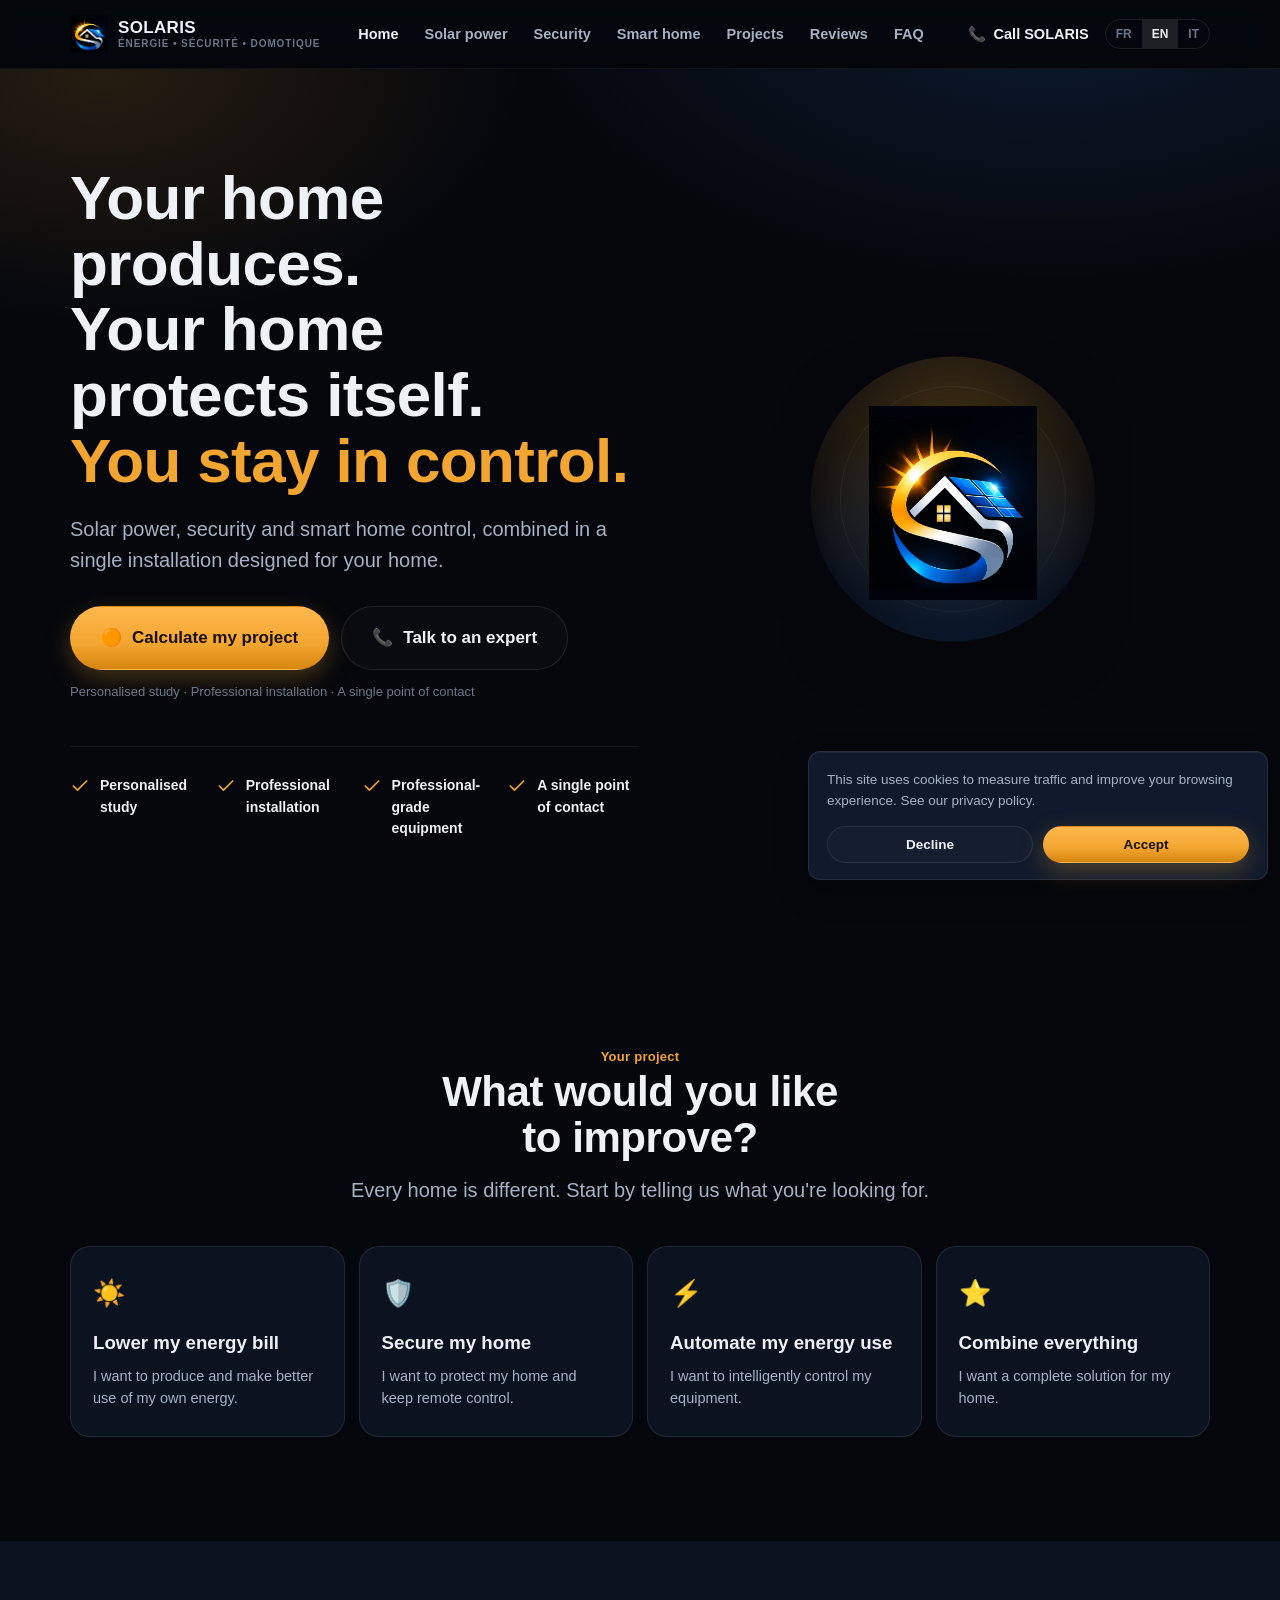
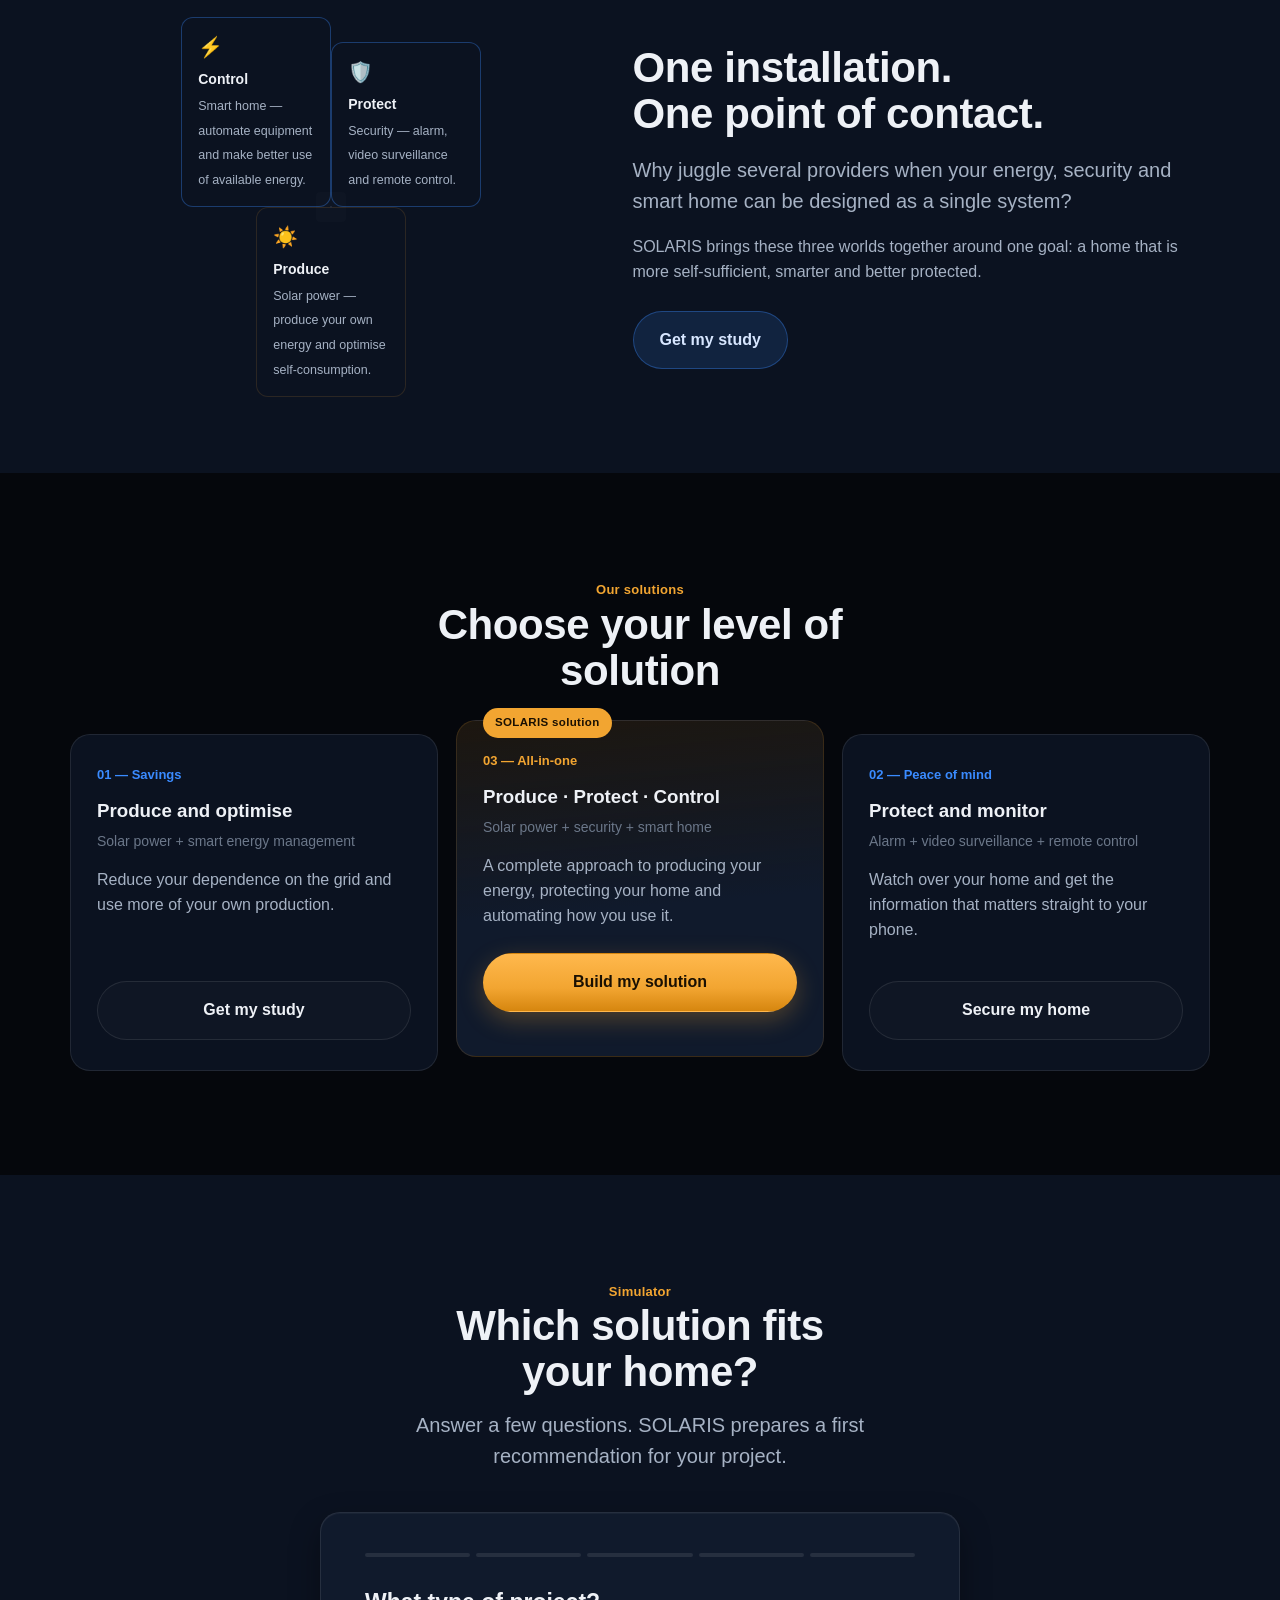
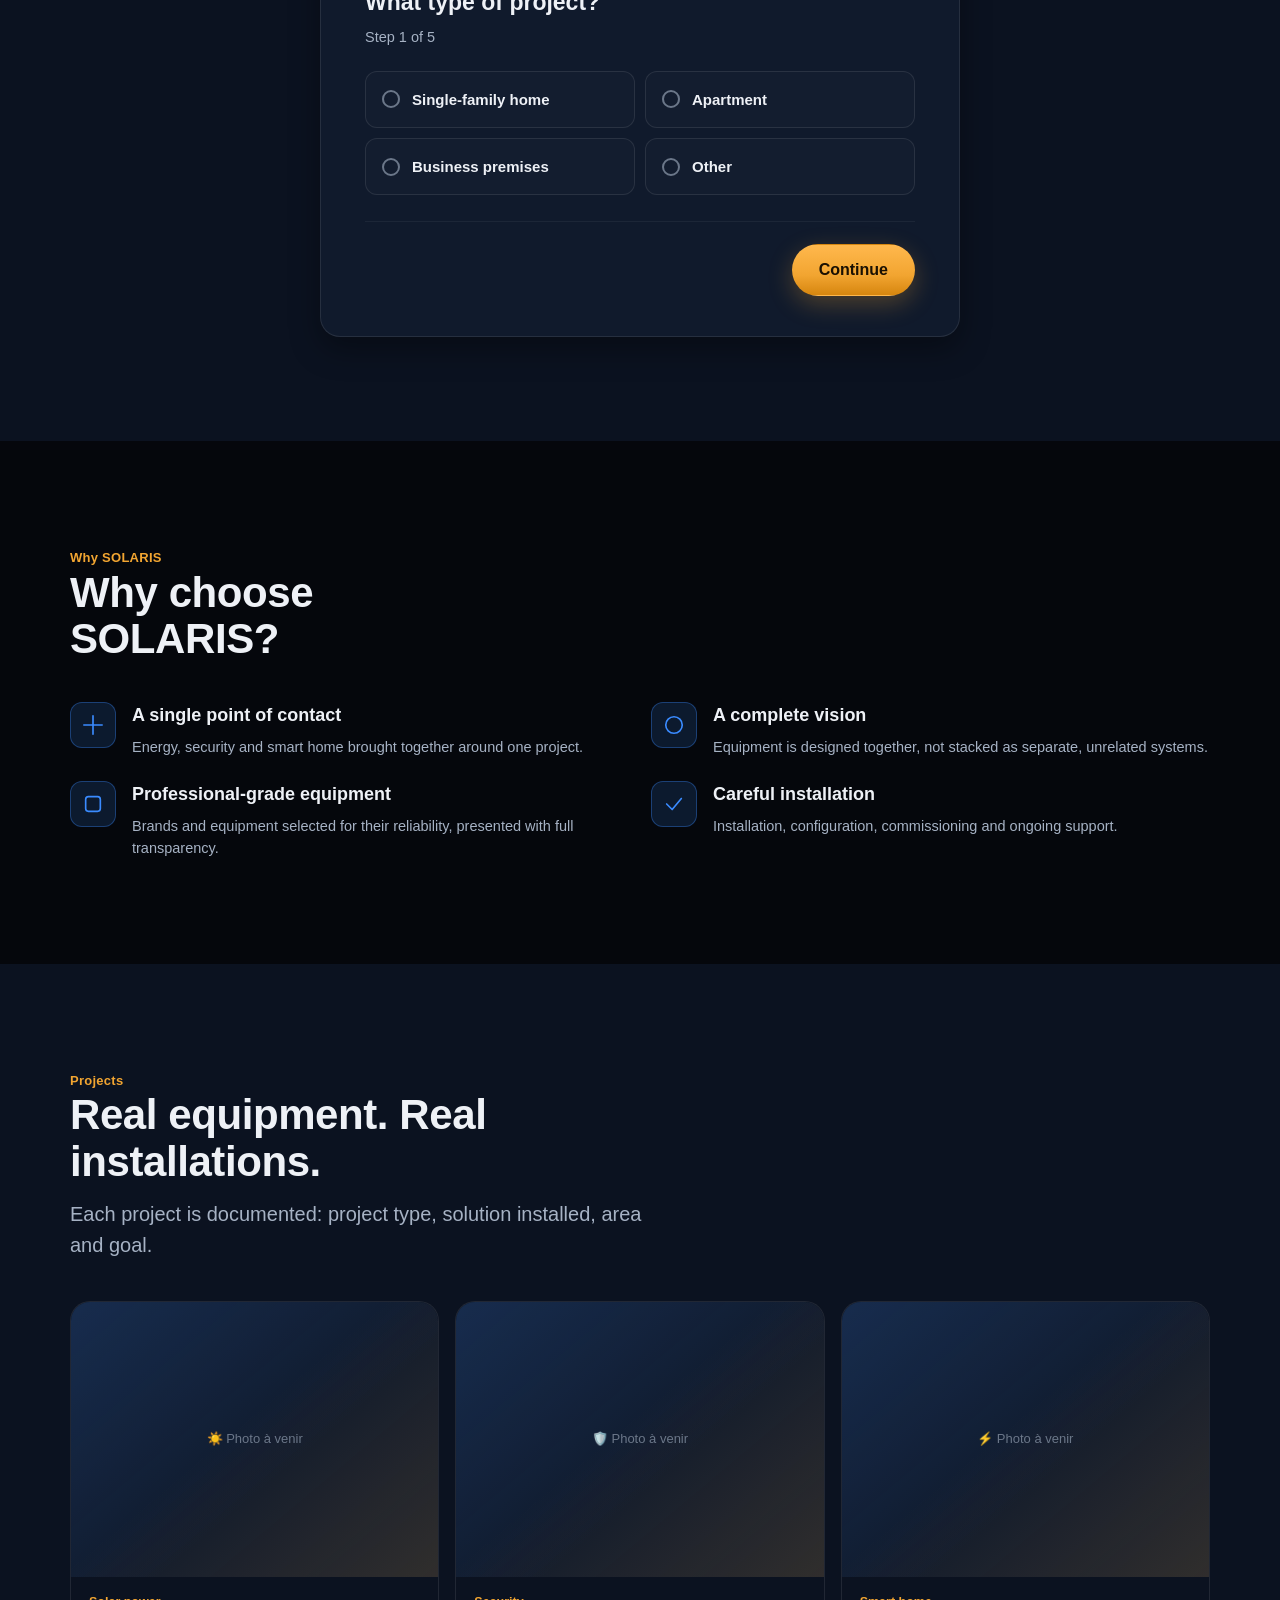
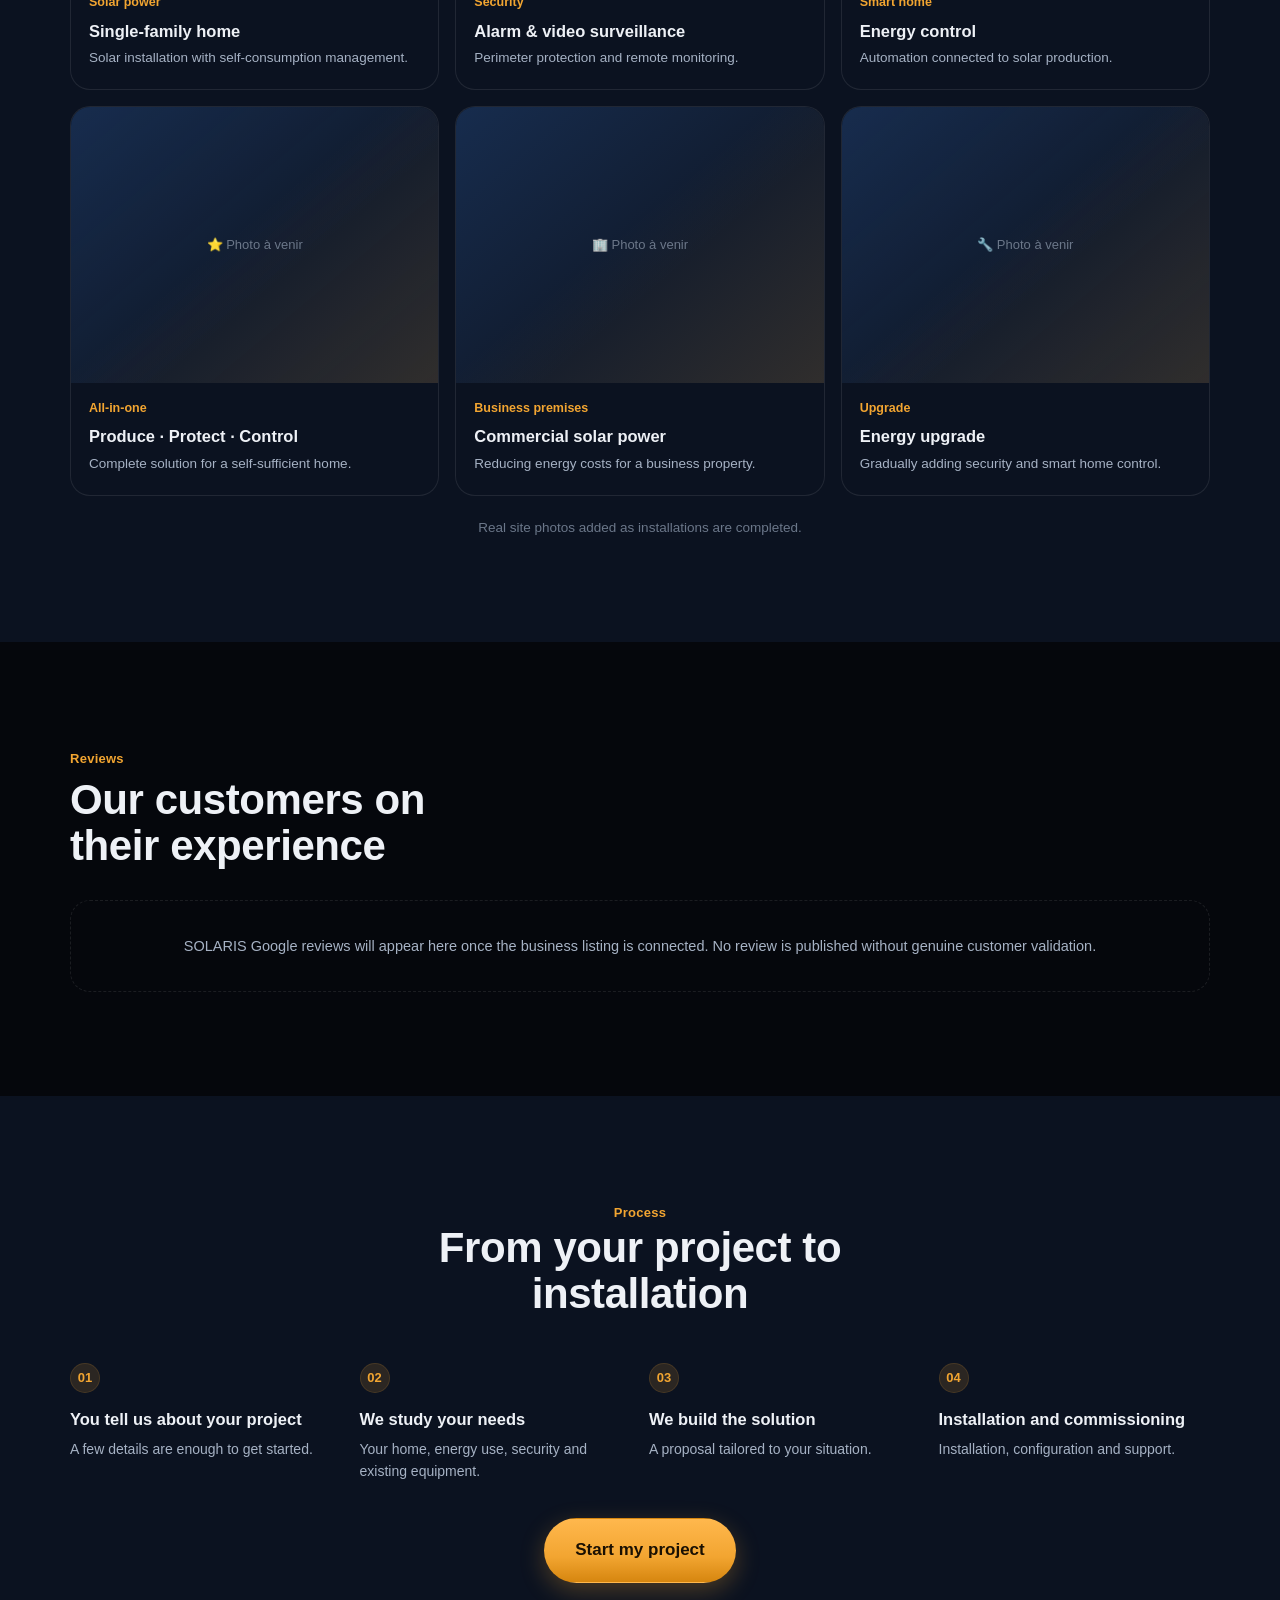
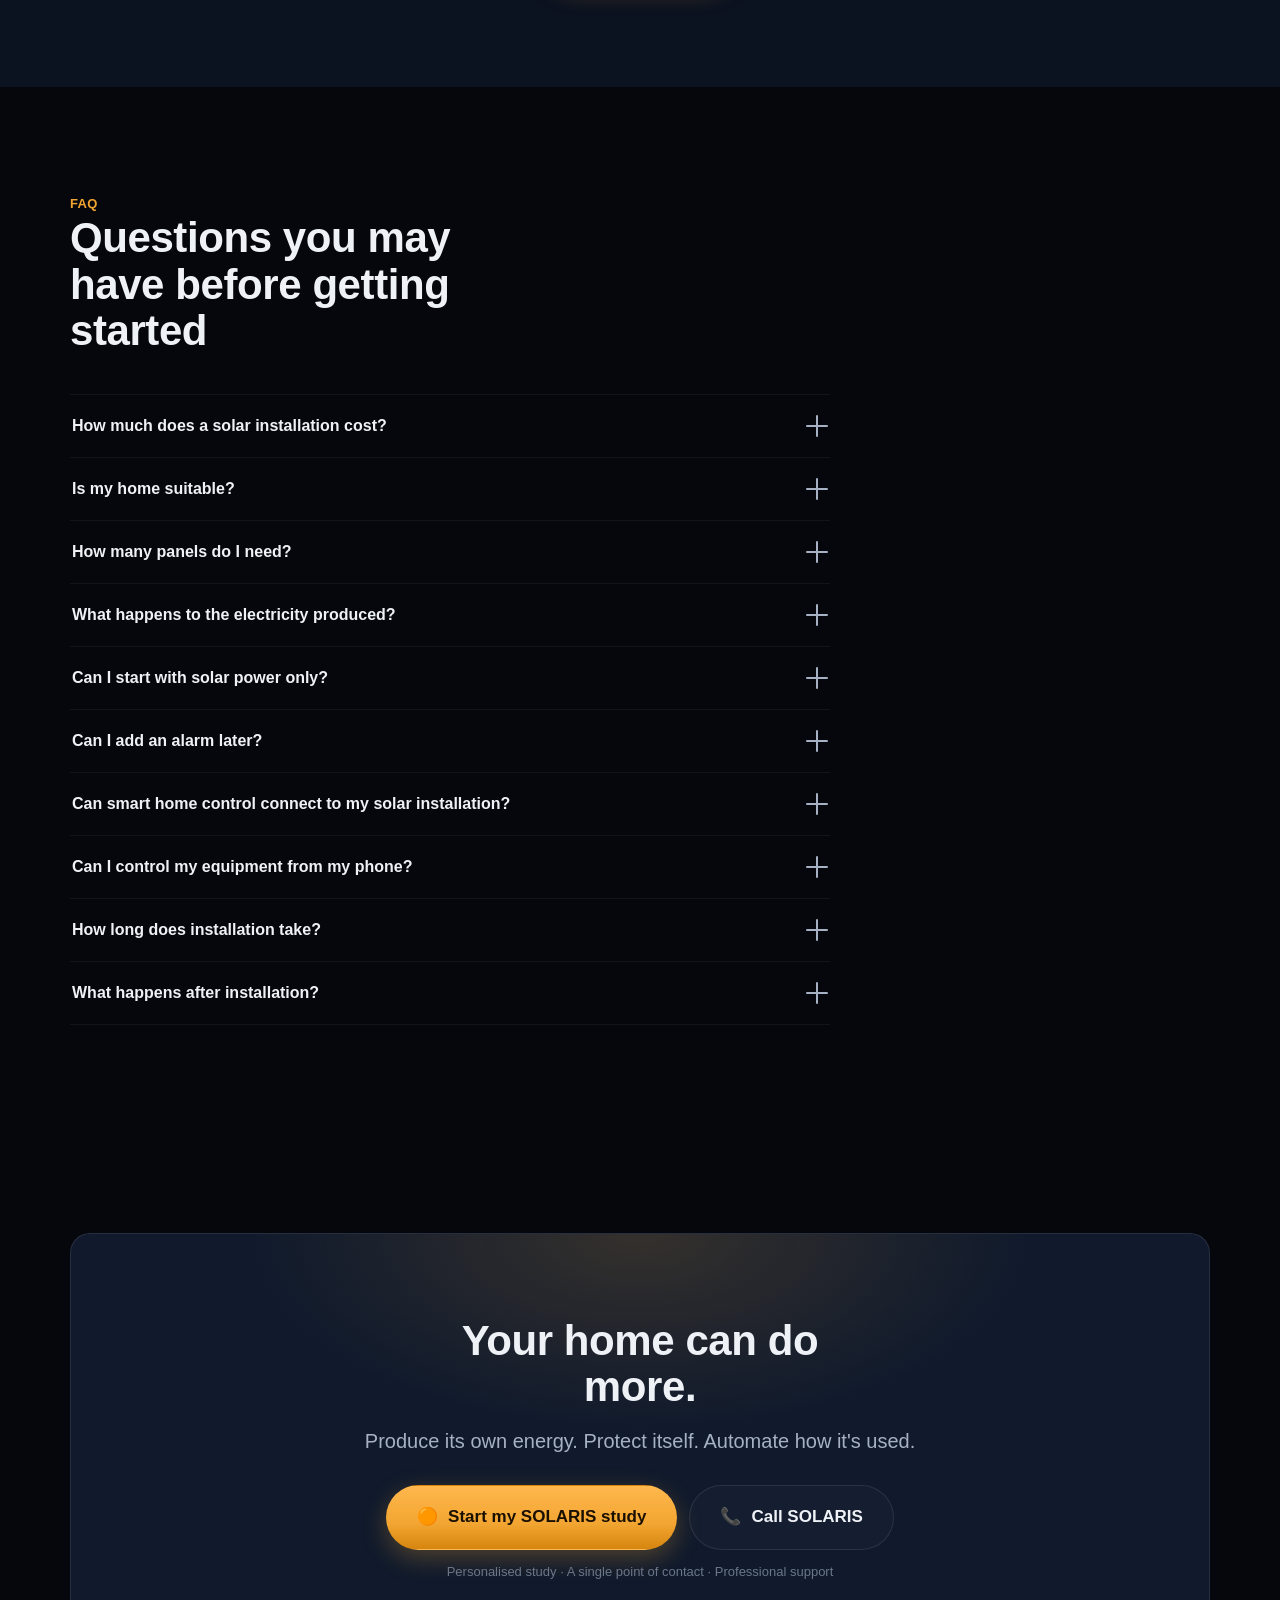
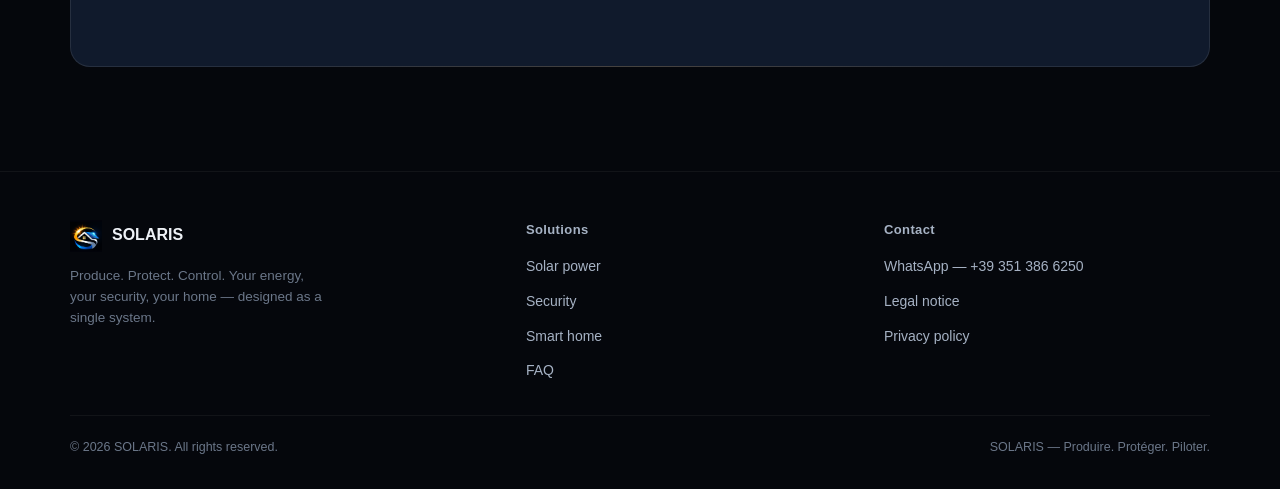
==== index.html @ e5fd381f "Add files via upload" ====
<!DOCTYPE html>
<html lang="fr">
<head>
<meta charset="UTF-8">
<meta name="viewport" content="width=device-width, initial-scale=1, viewport-fit=cover">
<title>SOLARIS — Photovoltaïque, sécurité et domotique</title>
<meta name="description" content="SOLARIS conçoit une solution unique pour produire votre énergie, protéger votre habitation et piloter vos équipements.">
<meta name="theme-color" content="#05070c">
<link rel="icon" href="assets/img/favicon-32.png" sizes="32x32">
<link rel="icon" href="assets/img/favicon-192.png" sizes="192x192">
<link rel="apple-touch-icon" href="assets/img/apple-touch-icon.png">
<link rel="manifest" href="manifest.json">
<link rel="canonical" href="https://solaris.example/">
<meta property="og:title" content="SOLARIS — Produire. Protéger. Piloter.">
<meta property="og:description" content="Photovoltaïque, sécurité et domotique réunis dans une seule installation pensée pour votre habitat.">
<meta property="og:type" content="website">
<meta property="og:image" content="assets/img/logo-full.webp">
<link rel="stylesheet" href="assets/css/style.css">
<script type="application/ld+json">
{
  "@context": "https://schema.org",
  "@type": "HomeAndConstructionBusiness",
  "name": "SOLARIS",
  "description": "Installation photovoltaïque, sécurité et domotique pour l'habitat.",
  "areaServed": "FR",
  "sameAs": []
}
</script>
</head>
<body class="has-mobile-bar" data-page-title="meta.title" data-page-desc="meta.desc">

<header class="site-header">
  <div class="container bar">
    <a href="index.html" class="brand">
      <img src="assets/img/logo-emblem.webp" alt="SOLARIS" width="38" height="38">
      <span class="brand-text"><b>SOLARIS</b><span>ÉNERGIE • SÉCURITÉ • DOMOTIQUE</span></span>
    </a>
    <nav class="main-nav" aria-label="Navigation principale">
      <ul>
        <li><a href="#objectif" data-i18n="nav.home">Accueil</a></li>
        <li><a href="photovoltaique.html" data-i18n="nav.solar">Photovoltaïque</a></li>
        <li><a href="securite.html" data-i18n="nav.security">Sécurité</a></li>
        <li><a href="domotique.html" data-i18n="nav.domotic">Domotique</a></li>
        <li><a href="#realisations" data-i18n="nav.projects">Réalisations</a></li>
        <li><a href="#avis" data-i18n="nav.reviews">Avis clients</a></li>
        <li><a href="#faq" data-i18n="nav.faq">FAQ</a></li>
      </ul>
    </nav>
    <div class="header-actions">
      <a href="#" class="call-link" data-wa-call>📞 <span data-i18n="header.call">Appeler SOLARIS</span></a>
      <div class="lang-switch" role="group" aria-label="Language">
        <button type="button" data-lang="fr">FR</button>
        <button type="button" data-lang="en">EN</button>
        <button type="button" data-lang="it">IT</button>
      </div>
      <button class="menu-toggle" aria-label="Menu" aria-expanded="false">
        <svg width="18" height="18" viewBox="0 0 18 18" fill="none"><path d="M1 4H17M1 9H17M1 14H17" stroke="currentColor" stroke-width="1.6" stroke-linecap="round"/></svg>
      </button>
    </div>
  </div>
</header>

<nav class="mobile-nav" aria-label="Navigation mobile">
  <div class="mobile-nav-top">
    <button type="button" aria-label="Fermer">
      <svg width="16" height="16" viewBox="0 0 16 16" fill="none"><path d="M1 1L15 15M15 1L1 15" stroke="currentColor" stroke-width="1.6" stroke-linecap="round"/></svg>
    </button>
  </div>
  <ul>
    <li><a href="#objectif" data-i18n="nav.home">Accueil</a></li>
    <li><a href="photovoltaique.html" data-i18n="nav.solar">Photovoltaïque</a></li>
    <li><a href="securite.html" data-i18n="nav.security">Sécurité</a></li>
    <li><a href="domotique.html" data-i18n="nav.domotic">Domotique</a></li>
    <li><a href="#realisations" data-i18n="nav.projects">Réalisations</a></li>
    <li><a href="#avis" data-i18n="nav.reviews">Avis clients</a></li>
    <li><a href="#faq" data-i18n="nav.faq">FAQ</a></li>
  </ul>
  <a href="#" class="call-link" data-wa-call>📞 <span data-i18n="header.call">Appeler SOLARIS</span></a>
  <a href="#simulateur" class="btn btn-gold btn-block" data-i18n="header.cta">Étudier mon projet</a>
</nav>

<main>

  <!-- HERO -->
  <section class="hero">
    <div class="container hero-grid">
      <div>
        <h1 class="h1">
          <span data-i18n="hero.title_l1">Votre maison produit.</span><br>
          <span data-i18n="hero.title_l2">Votre maison se protège.</span><br>
          <em data-i18n="hero.title_l3">Vous gardez le contrôle.</em>
        </h1>
        <p class="lede" style="margin-top:18px" data-i18n="hero.lede">Photovoltaïque, sécurité et domotique réunis dans une seule installation pensée pour votre habitat.</p>
        <div class="hero-actions">
          <a href="#simulateur" class="btn btn-gold btn-lg">🟠 <span data-i18n="hero.cta_primary">Calculer mon projet</span></a>
          <a href="#" class="btn btn-ghost btn-lg" data-wa-call>📞 <span data-i18n="hero.cta_secondary">Parler à un expert</span></a>
        </div>
        <p class="microcopy" data-i18n="hero.microcopy">Étude personnalisée · Installation professionnelle · Un seul interlocuteur</p>

        <div class="trust-strip">
          <div class="trust-item">
            <svg viewBox="0 0 24 24" fill="none"><path d="M20 6L9 17l-5-5" stroke="currentColor" stroke-width="2" stroke-linecap="round" stroke-linejoin="round"/></svg>
            <span data-i18n="trust.1">Étude personnalisée</span>
          </div>
          <div class="trust-item">
            <svg viewBox="0 0 24 24" fill="none"><path d="M20 6L9 17l-5-5" stroke="currentColor" stroke-width="2" stroke-linecap="round" stroke-linejoin="round"/></svg>
            <span data-i18n="trust.2">Installation professionnelle</span>
          </div>
          <div class="trust-item">
            <svg viewBox="0 0 24 24" fill="none"><path d="M20 6L9 17l-5-5" stroke="currentColor" stroke-width="2" stroke-linecap="round" stroke-linejoin="round"/></svg>
            <span data-i18n="trust.3">Matériel professionnel</span>
          </div>
          <div class="trust-item">
            <svg viewBox="0 0 24 24" fill="none"><path d="M20 6L9 17l-5-5" stroke="currentColor" stroke-width="2" stroke-linecap="round" stroke-linejoin="round"/></svg>
            <span data-i18n="trust.4">Un seul interlocuteur</span>
          </div>
        </div>
      </div>

      <div class="hero-visual" aria-hidden="true">
        <svg viewBox="0 0 400 400" width="100%" height="100%">
          <defs>
            <radialGradient id="glowGold" cx="50%" cy="35%" r="60%">
              <stop offset="0%" stop-color="#f2a531" stop-opacity="0.35"/>
              <stop offset="100%" stop-color="#f2a531" stop-opacity="0"/>
            </radialGradient>
            <radialGradient id="glowBlue" cx="50%" cy="70%" r="55%">
              <stop offset="0%" stop-color="#3a8bff" stop-opacity="0.3"/>
              <stop offset="100%" stop-color="#3a8bff" stop-opacity="0"/>
            </radialGradient>
          </defs>
          <circle cx="200" cy="200" r="190" fill="url(#glowGold)"/>
          <circle cx="200" cy="200" r="190" fill="url(#glowBlue)"/>
          <circle cx="200" cy="200" r="150" fill="none" stroke="rgba(255,255,255,0.08)" stroke-width="1"/>
          <circle cx="200" cy="200" r="112" fill="none" stroke="rgba(255,255,255,0.06)" stroke-width="1"/>
        </svg>
        <img src="assets/img/logo-emblem.webp" alt="" width="220" height="194"
             style="position:absolute; top:50%; left:50%; transform:translate(-50%,-50%); width:56%; filter: drop-shadow(0 20px 40px rgba(0,0,0,0.5));">
      </div>
    </div>
  </section>

  <!-- OBJECTIVE PICKER -->
  <section class="section" id="objectif">
    <div class="container">
      <div class="section-head center">
        <span class="eyebrow" data-i18n="objective.eyebrow">Votre projet</span>
        <h2 class="h2 center" data-i18n="objective.title">Qu'avez-vous envie d'améliorer ?</h2>
        <p class="lede" style="margin:14px auto 0" data-i18n="objective.lede">Chaque habitation est différente. Commencez par nous dire ce que vous recherchez.</p>
      </div>
      <div class="objective-grid">
        <div class="objective-card" data-sim-goal="bill" role="button" tabindex="0">
          <span class="ico">☀️</span>
          <h3 data-i18n="objective.card1.title">Réduire ma facture</h3>
          <p data-i18n="objective.card1.text">Je veux produire et mieux utiliser ma propre énergie.</p>
        </div>
        <div class="objective-card" data-sim-goal="secure" role="button" tabindex="0">
          <span class="ico">🛡️</span>
          <h3 data-i18n="objective.card2.title">Sécuriser mon habitation</h3>
          <p data-i18n="objective.card2.text">Je veux protéger ma maison et garder le contrôle à distance.</p>
        </div>
        <div class="objective-card" data-sim-goal="automate" role="button" tabindex="0">
          <span class="ico">⚡</span>
          <h3 data-i18n="objective.card3.title">Automatiser ma consommation</h3>
          <p data-i18n="objective.card3.text">Je veux piloter intelligemment mes équipements.</p>
        </div>
        <div class="objective-card" data-sim-goal="all" role="button" tabindex="0">
          <span class="ico">⭐</span>
          <h3 data-i18n="objective.card4.title">Tout combiner</h3>
          <p data-i18n="objective.card4.text">Je veux une solution globale pour mon habitat.</p>
        </div>
      </div>
    </div>
  </section>

  <!-- POSITIONING HUB -->
  <section class="section section--raised">
    <div class="container hub-wrap">
      <div class="hub">
        <svg class="hub-lines" viewBox="0 0 100 100" preserveAspectRatio="none" aria-hidden="true">
          <line x1="50" y1="50" x2="50" y2="6" stroke="rgba(255,255,255,0.12)" stroke-width="0.6"/>
          <line x1="50" y1="50" x2="10" y2="90" stroke="rgba(255,255,255,0.12)" stroke-width="0.6"/>
          <line x1="50" y1="50" x2="90" y2="90" stroke="rgba(255,255,255,0.12)" stroke-width="0.6"/>
        </svg>
        <div class="hub-node hub-node--sun">
          <span class="ico">☀️</span>
          <b data-i18n="hub.sun.title">Produire</b>
          <span data-i18n="hub.sun.text">Photovoltaïque</span>
        </div>
        <div class="hub-node hub-node--shield">
          <span class="ico">🛡️</span>
          <b data-i18n="hub.shield.title">Protéger</b>
          <span data-i18n="hub.shield.text">Sécurité</span>
        </div>
        <div class="hub-node hub-node--bolt">
          <span class="ico">⚡</span>
          <b data-i18n="hub.bolt.title">Piloter</b>
          <span data-i18n="hub.bolt.text">Domotique</span>
        </div>
        <div class="hub-center">
          <img src="assets/img/logo-emblem.webp" alt="SOLARIS">
        </div>
      </div>
      <div class="hub-copy">
        <h2 class="h2">
          <span data-i18n="hub.title_l1">Une seule installation.</span><br>
          <span data-i18n="hub.title_l2">Un seul interlocuteur.</span>
        </h2>
        <p class="lede" data-i18n="hub.lede">Pourquoi multiplier les intervenants quand votre énergie, votre sécurité et votre domotique peuvent être pensées comme un seul système ?</p>
        <p data-i18n="hub.conclusion">SOLARIS réunit ces trois univers autour d'un même objectif : un habitat plus autonome, plus intelligent et mieux protégé.</p>
        <a href="#simulateur" class="btn btn-electric" data-i18n="header.cta">Étudier mon projet</a>
      </div>
    </div>
  </section>

  <!-- OFFERS -->
  <section class="section">
    <div class="container">
      <div class="section-head center">
        <span class="eyebrow" data-i18n="offers.eyebrow">Nos solutions</span>
        <h2 class="h2 center" data-i18n="offers.title">Choisissez votre niveau de solution</h2>
      </div>
      <div class="offers">
        <div class="offer">
          <span class="tag" data-i18n="offer1.tag">01 — Économie</span>
          <h3 data-i18n="offer1.title">Produire et optimiser</h3>
          <p class="offer-sub" data-i18n="offer1.sub">Photovoltaïque + gestion intelligente de l'énergie</p>
          <p class="benefit" data-i18n="offer1.benefit">Réduire votre dépendance au réseau et augmenter l'utilisation de votre propre production.</p>
          <a href="#simulateur" class="btn btn-ghost" data-i18n="offer1.cta">Étudier mon projet</a>
        </div>
        <div class="offer offer--featured">
          <span class="offer-badge" data-i18n="offer3.badge">Solution SOLARIS</span>
          <span class="tag" data-i18n="offer3.tag">03 — Intégral</span>
          <h3 data-i18n="offer3.title">Produire · Protéger · Piloter</h3>
          <p class="offer-sub" data-i18n="offer3.sub">Photovoltaïque + sécurité + domotique</p>
          <p class="benefit" data-i18n="offer3.benefit">Une approche globale pour produire votre énergie, protéger votre habitation et automatiser vos usages.</p>
          <a href="#simulateur" class="btn btn-gold" data-i18n="offer3.cta">Construire ma solution</a>
        </div>
        <div class="offer">
          <span class="tag" data-i18n="offer2.tag">02 — Sérénité</span>
          <h3 data-i18n="offer2.title">Protéger et surveiller</h3>
          <p class="offer-sub" data-i18n="offer2.sub">Alarme + vidéosurveillance + contrôle à distance</p>
          <p class="benefit" data-i18n="offer2.benefit">Surveiller votre habitation et recevoir les informations importantes directement sur votre smartphone.</p>
          <a href="#simulateur" class="btn btn-ghost" data-i18n="offer2.cta">Sécuriser mon habitation</a>
        </div>
      </div>
    </div>
  </section>

  <!-- SIMULATOR -->
  <section class="section section--raised" id="simulateur">
    <div class="container">
      <div class="section-head center">
        <span class="eyebrow" data-i18n="sim.eyebrow">Simulateur</span>
        <h2 class="h2 center" data-i18n="sim.title">Quelle solution pour votre habitation ?</h2>
        <p class="lede" style="margin:14px auto 0" data-i18n="sim.lede">Répondez à quelques questions. SOLARIS prépare une première orientation adaptée à votre projet.</p>
      </div>

      <div class="simulator" style="max-width:640px;margin:0 auto;">
        <div class="sim-progress">
          <i></i><i></i><i></i><i></i><i></i>
        </div>

        <div class="sim-step is-active" data-step="0">
          <h3 data-i18n="sim.s1.title">Quel type de projet ?</h3>
          <p class="step-sub" data-i18n="sim.s1.sub">Étape 1 sur 5</p>
          <div class="choice-grid" data-field="type">
            <div class="choice" data-value="Maison individuelle"><span class="dot"></span><span data-i18n="sim.s1.o1">Maison individuelle</span></div>
            <div class="choice" data-value="Appartement"><span class="dot"></span><span data-i18n="sim.s1.o2">Appartement</span></div>
            <div class="choice" data-value="Local professionnel"><span class="dot"></span><span data-i18n="sim.s1.o3">Local professionnel</span></div>
            <div class="choice" data-value="Autre"><span class="dot"></span><span data-i18n="sim.s1.o4">Autre</span></div>
          </div>
        </div>

        <div class="sim-step" data-step="1">
          <h3 data-i18n="sim.s2.title">Quel est votre objectif ?</h3>
          <p class="step-sub" data-i18n="sim.s2.sub">Étape 2 sur 5</p>
          <div class="choice-grid" data-field="goal">
            <div class="choice" data-value="Réduire ma facture"><span class="dot"></span><span data-i18n="sim.s2.o1">Réduire ma facture</span></div>
            <div class="choice" data-value="Produire ma propre énergie"><span class="dot"></span><span data-i18n="sim.s2.o2">Produire ma propre énergie</span></div>
            <div class="choice" data-value="Sécuriser mon habitation"><span class="dot"></span><span data-i18n="sim.s2.o3">Sécuriser mon habitation</span></div>
            <div class="choice" data-value="Automatiser mes équipements"><span class="dot"></span><span data-i18n="sim.s2.o4">Automatiser mes équipements</span></div>
            <div class="choice" data-value="Solution complète"><span class="dot"></span><span data-i18n="sim.s2.o5">Solution complète</span></div>
          </div>
        </div>

        <div class="sim-step" data-step="2">
          <h3 data-i18n="sim.s3.title">Quel est votre niveau de consommation ?</h3>
          <p class="step-sub" data-i18n="sim.s3.sub">Étape 3 sur 5</p>
          <div class="choice-grid" data-field="budget">
            <div class="choice" data-value="Moins de 100 €/mois"><span class="dot"></span><span data-i18n="sim.s3.o1">Moins de 100 €/mois</span></div>
            <div class="choice" data-value="100 à 200 €/mois"><span class="dot"></span><span data-i18n="sim.s3.o2">100 à 200 €/mois</span></div>
            <div class="choice" data-value="200 à 300 €/mois"><span class="dot"></span><span data-i18n="sim.s3.o3">200 à 300 €/mois</span></div>
            <div class="choice" data-value="Plus de 300 €/mois"><span class="dot"></span><span data-i18n="sim.s3.o4">Plus de 300 €/mois</span></div>
            <div class="choice" data-value="Je ne sais pas"><span class="dot"></span><span data-i18n="sim.s3.o5">Je ne sais pas</span></div>
          </div>
        </div>

        <div class="sim-step" data-step="3">
          <h3 data-i18n="sim.s4.title">Où se situe votre projet ?</h3>
          <p class="step-sub" data-i18n="sim.s4.sub">Étape 4 sur 5</p>
          <div class="field">
            <label for="sim-address" data-i18n="sim.s4.label">Adresse du logement</label>
            <input id="sim-address" type="text" data-field="address" data-i18n-placeholder="sim.s4.placeholder" placeholder="Rue, ville, code postal" autocomplete="street-address">
          </div>
          <p class="microcopy" data-i18n="sim.s4.note" style="margin-top:0">Cette information permet d'étudier les caractéristiques du projet et, lorsque pertinent, l'ensoleillement.</p>
        </div>

        <div class="sim-step" data-step="4">
          <h3 data-i18n="sim.s5.title">Comment vous contacter ?</h3>
          <p class="step-sub" data-i18n="sim.s5.sub">Étape 5 sur 5</p>
          <div class="field-row">
            <div class="field">
              <label for="sim-fn" data-i18n="sim.s5.firstname">Prénom</label>
              <input id="sim-fn" type="text" data-field="firstname" autocomplete="given-name">
            </div>
            <div class="field">
              <label for="sim-ln" data-i18n="sim.s5.lastname">Nom</label>
              <input id="sim-ln" type="text" data-field="lastname" autocomplete="family-name">
            </div>
          </div>
          <div class="field-row">
            <div class="field">
              <label for="sim-ph" data-i18n="sim.s5.phone">Téléphone</label>
              <input id="sim-ph" type="tel" data-field="phone" autocomplete="tel">
            </div>
            <div class="field">
              <label for="sim-em" data-i18n="sim.s5.email">Email</label>
              <input id="sim-em" type="email" data-field="email" autocomplete="email">
            </div>
          </div>
          <p class="microcopy" data-i18n="sim.s5.note" style="margin-top:0">Votre demande est envoyée directement par WhatsApp à SOLARIS.</p>
        </div>

        <div class="sim-nav">
          <button type="button" class="sim-back" data-i18n="sim.nav.back">Retour</button>
          <button type="button" class="btn btn-gold sim-next" data-i18n="sim.nav.next">Continuer</button>
        </div>

        <div class="sim-success">
          <div class="ico">
            <svg width="30" height="30" viewBox="0 0 24 24" fill="none"><path d="M20 6L9 17l-5-5" stroke="currentColor" stroke-width="2.2" stroke-linecap="round" stroke-linejoin="round"/></svg>
          </div>
          <h3 data-i18n="sim.success.title">Votre demande est bien enregistrée.</h3>
          <p data-i18n="sim.success.text">Un expert SOLARIS étudie votre projet et vous contacte sur WhatsApp pour la suite.</p>
          <div class="recap"></div>
          <div class="hero-actions" style="justify-content:center">
            <button type="button" class="btn btn-gold" data-wa-submit>🟢 <span data-i18n="sim.success.cta">Ouvrir WhatsApp</span></button>
            <button type="button" class="btn btn-ghost" data-sim-retry data-i18n="sim.success.retry">Modifier ma demande</button>
          </div>
        </div>
      </div>
    </div>
  </section>

  <!-- WHY US -->
  <section class="section">
    <div class="container">
      <div class="section-head">
        <span class="eyebrow" data-i18n="why.eyebrow">Pourquoi SOLARIS</span>
        <h2 class="h2" data-i18n="why.title">Pourquoi faire appel à SOLARIS ?</h2>
      </div>
      <div class="why-grid">
        <div class="why-item">
          <div class="ico-wrap"><svg width="22" height="22" viewBox="0 0 24 24" fill="none"><path d="M12 2v20M2 12h20" stroke="currentColor" stroke-width="1.8" stroke-linecap="round"/></svg></div>
          <div><h3 data-i18n="why.item1.title">Un seul interlocuteur</h3><p data-i18n="why.item1.text">Énergie, sécurité et domotique réunies autour d'un même projet.</p></div>
        </div>
        <div class="why-item">
          <div class="ico-wrap"><svg width="22" height="22" viewBox="0 0 24 24" fill="none"><circle cx="12" cy="12" r="9" stroke="currentColor" stroke-width="1.8"/></svg></div>
          <div><h3 data-i18n="why.item2.title">Une vision globale</h3><p data-i18n="why.item2.text">Les équipements sont pensés ensemble plutôt que comme une accumulation de systèmes indépendants.</p></div>
        </div>
        <div class="why-item">
          <div class="ico-wrap"><svg width="22" height="22" viewBox="0 0 24 24" fill="none"><rect x="4" y="4" width="16" height="16" rx="3" stroke="currentColor" stroke-width="1.8"/></svg></div>
          <div><h3 data-i18n="why.item3.title">Du matériel professionnel</h3><p data-i18n="why.item3.text">Des marques et équipements sélectionnés pour leur fiabilité, présentés en toute transparence.</p></div>
        </div>
        <div class="why-item">
          <div class="ico-wrap"><svg width="22" height="22" viewBox="0 0 24 24" fill="none"><path d="M4 12l6 6L20 6" stroke="currentColor" stroke-width="1.8" stroke-linecap="round" stroke-linejoin="round"/></svg></div>
          <div><h3 data-i18n="why.item4.title">Une installation soignée</h3><p data-i18n="why.item4.text">Installation, configuration, mise en service et accompagnement.</p></div>
        </div>
      </div>
    </div>
  </section>

  <!-- REALISATIONS -->
  <section class="section section--raised" id="realisations">
    <div class="container">
      <div class="section-head">
        <span class="eyebrow" data-i18n="projects.eyebrow">Réalisations</span>
        <h2 class="h2" data-i18n="projects.title">Du matériel réel. Des installations réelles.</h2>
        <p class="lede" style="margin-top:14px" data-i18n="projects.lede">Chaque réalisation est documentée : type de projet, solution installée, zone et objectif.</p>
      </div>
      <div class="gallery">
        <div class="gallery-card"><div class="gallery-thumb">☀️ Photo à venir</div><div class="gallery-body"><span class="tag" data-i18n="projects.card1.tag">Photovoltaïque</span><h3 data-i18n="projects.card1.title">Maison individuelle</h3><p data-i18n="projects.card1.text">Installation solaire et gestion de l'autoconsommation.</p></div></div>
        <div class="gallery-card"><div class="gallery-thumb">🛡️ Photo à venir</div><div class="gallery-body"><span class="tag" data-i18n="projects.card2.tag">Sécurité</span><h3 data-i18n="projects.card2.title">Alarme & vidéosurveillance</h3><p data-i18n="projects.card2.text">Protection périmétrique et contrôle à distance.</p></div></div>
        <div class="gallery-card"><div class="gallery-thumb">⚡ Photo à venir</div><div class="gallery-body"><span class="tag" data-i18n="projects.card3.tag">Domotique</span><h3 data-i18n="projects.card3.title">Pilotage énergétique</h3><p data-i18n="projects.card3.text">Automatisation connectée à la production solaire.</p></div></div>
        <div class="gallery-card"><div class="gallery-thumb">⭐ Photo à venir</div><div class="gallery-body"><span class="tag" data-i18n="projects.card4.tag">Intégral</span><h3 data-i18n="projects.card4.title">Produire · Protéger · Piloter</h3><p data-i18n="projects.card4.text">Solution complète pour un habitat autonome.</p></div></div>
        <div class="gallery-card"><div class="gallery-thumb">🏢 Photo à venir</div><div class="gallery-body"><span class="tag" data-i18n="projects.card5.tag">Local professionnel</span><h3 data-i18n="projects.card5.title">Photovoltaïque tertiaire</h3><p data-i18n="projects.card5.text">Réduction des charges énergétiques d'un local d'activité.</p></div></div>
        <div class="gallery-card"><div class="gallery-thumb">🔧 Photo à venir</div><div class="gallery-body"><span class="tag" data-i18n="projects.card6.tag">Rénovation</span><h3 data-i18n="projects.card6.title">Mise à niveau énergétique</h3><p data-i18n="projects.card6.text">Ajout progressif de sécurité et de domotique.</p></div></div>
      </div>
      <p class="gallery-note" data-i18n="projects.note">Photos de chantier réelles ajoutées au fil des installations.</p>
    </div>
  </section>

  <!-- AVIS -->
  <section class="section" id="avis">
    <div class="container">
      <div class="reviews-head">
        <div>
          <span class="eyebrow" data-i18n="reviews.eyebrow">Avis clients</span>
          <h2 class="h2" style="margin-top:6px" data-i18n="reviews.title">Nos clients parlent de leur expérience</h2>
        </div>
      </div>
      <div class="reviews-empty">
        <p data-i18n="reviews.empty" style="margin:0">Les avis Google de SOLARIS s'afficheront ici dès que la fiche établissement sera connectée. Aucun avis n'est publié sans validation réelle du client.</p>
      </div>
    </div>
  </section>

  <!-- HOW IT WORKS -->
  <section class="section section--raised">
    <div class="container">
      <div class="section-head center">
        <span class="eyebrow" data-i18n="how.eyebrow">Étapes</span>
        <h2 class="h2 center" data-i18n="how.title">De votre projet à l'installation</h2>
      </div>
      <div class="steps">
        <div class="step"><span class="num">01</span><h3 data-i18n="how.step1.title">Vous nous parlez de votre projet</h3><p data-i18n="how.step1.text">Quelques informations suffisent pour commencer.</p></div>
        <div class="step"><span class="num">02</span><h3 data-i18n="how.step2.title">Nous étudions vos besoins</h3><p data-i18n="how.step2.text">Habitation, consommation, sécurité et équipements existants.</p></div>
        <div class="step"><span class="num">03</span><h3 data-i18n="how.step3.title">Nous construisons la solution</h3><p data-i18n="how.step3.text">Une proposition adaptée à votre situation.</p></div>
        <div class="step"><span class="num">04</span><h3 data-i18n="how.step4.title">Installation et mise en service</h3><p data-i18n="how.step4.text">Installation, configuration et accompagnement.</p></div>
      </div>
      <div style="text-align:center;margin-top:36px">
        <a href="#simulateur" class="btn btn-gold btn-lg" data-i18n="how.cta">Démarrer mon projet</a>
      </div>
    </div>
  </section>

  <!-- FAQ -->
  <section class="section" id="faq">
    <div class="container">
      <div class="section-head">
        <span class="eyebrow" data-i18n="faq.eyebrow">FAQ</span>
        <h2 class="h2" data-i18n="faq.title">Les questions que vous vous posez avant de vous lancer</h2>
      </div>
      <div class="faq">
        <div class="faq-item"><button class="faq-q"><span data-i18n="faq.q1">Combien coûte une installation photovoltaïque ?</span><span class="plus"></span></button><div class="faq-a"><p data-i18n="faq.a1">Le prix dépend de la surface disponible, de votre consommation et du matériel choisi. Chaque projet fait l'objet d'une étude avant tout chiffrage.</p></div></div>
        <div class="faq-item"><button class="faq-q"><span data-i18n="faq.q2">Mon habitation est-elle adaptée ?</span><span class="plus"></span></button><div class="faq-a"><p data-i18n="faq.a2">La plupart des toitures et des habitations peuvent accueillir une installation. Une étude permet de vérifier l'orientation, l'exposition et la faisabilité technique.</p></div></div>
        <div class="faq-item"><button class="faq-q"><span data-i18n="faq.q3">Combien de panneaux me faut-il ?</span><span class="plus"></span></button><div class="faq-a"><p data-i18n="faq.a3">Cela dépend de votre consommation actuelle et de vos objectifs. C'est précisément ce que l'étude personnalisée permet de déterminer.</p></div></div>
        <div class="faq-item"><button class="faq-q"><span data-i18n="faq.q4">Que devient l'électricité produite ?</span><span class="plus"></span></button><div class="faq-a"><p data-i18n="faq.a4">Elle est utilisée en priorité par votre logement. Le surplus peut être géré selon la configuration retenue avec vous.</p></div></div>
        <div class="faq-item"><button class="faq-q"><span data-i18n="faq.q5">Puis-je commencer uniquement par le photovoltaïque ?</span><span class="plus"></span></button><div class="faq-a"><p data-i18n="faq.a5">Oui. Chaque solution peut être installée seule ou combinée, selon votre projet et votre budget.</p></div></div>
        <div class="faq-item"><button class="faq-q"><span data-i18n="faq.q6">Puis-je ajouter une alarme plus tard ?</span><span class="plus"></span></button><div class="faq-a"><p data-i18n="faq.a6">Oui, les solutions SOLARIS sont pensées pour évoluer et se compléter dans le temps.</p></div></div>
        <div class="faq-item"><button class="faq-q"><span data-i18n="faq.q7">Puis-je connecter la domotique à mon installation solaire ?</span><span class="plus"></span></button><div class="faq-a"><p data-i18n="faq.a7">Oui, c'est justement l'intérêt de l'approche SOLARIS : piloter vos équipements selon l'énergie disponible.</p></div></div>
        <div class="faq-item"><button class="faq-q"><span data-i18n="faq.q8">Puis-je contrôler mes équipements depuis mon smartphone ?</span><span class="plus"></span></button><div class="faq-a"><p data-i18n="faq.a8">Oui, la supervision et le pilotage à distance font partie des solutions proposées.</p></div></div>
        <div class="faq-item"><button class="faq-q"><span data-i18n="faq.q9">Combien de temps dure l'installation ?</span><span class="plus"></span></button><div class="faq-a"><p data-i18n="faq.a9">La durée varie selon la solution choisie et la complexité du chantier. Un planning précis vous est communiqué après l'étude.</p></div></div>
        <div class="faq-item"><button class="faq-q"><span data-i18n="faq.q10">Que se passe-t-il après l'installation ?</span><span class="plus"></span></button><div class="faq-a"><p data-i18n="faq.a10">SOLARIS reste votre interlocuteur pour la configuration, les réglages et le suivi de votre installation.</p></div></div>
      </div>
    </div>
  </section>

  <!-- FINAL CTA -->
  <section class="section">
    <div class="container">
      <div class="final-cta">
        <h2 class="h2 center" data-i18n="final.title_l1">Votre maison peut faire plus.</h2>
        <p class="lede" style="margin:16px auto 0" data-i18n="final.lede">Produire son énergie. Se protéger. Automatiser ses usages.</p>
        <div class="final-cta-actions" style="margin-top:28px">
          <a href="#simulateur" class="btn btn-gold btn-lg">🟠 <span data-i18n="final.cta">Démarrer mon étude SOLARIS</span></a>
          <a href="#" class="btn btn-ghost btn-lg" data-wa-call>📞 <span data-i18n="final.call">Appeler SOLARIS</span></a>
        </div>
        <p class="microcopy" data-i18n="final.microcopy">Étude personnalisée · Un seul interlocuteur · Accompagnement professionnel</p>
      </div>
    </div>
  </section>

</main>

<footer class="site-footer">
  <div class="container">
    <div class="footer-grid">
      <div class="footer-col">
        <div class="footer-brand"><img src="assets/img/logo-emblem.webp" alt=""><b>SOLARIS</b></div>
        <p data-i18n="footer.tagline">Produire. Protéger. Piloter. Votre énergie, votre sécurité, votre maison — pensées comme un seul système.</p>
      </div>
      <div class="footer-col">
        <h4 data-i18n="footer.col_pages">Solutions</h4>
        <ul>
          <li><a href="photovoltaique.html" data-i18n="nav.solar">Photovoltaïque</a></li>
          <li><a href="securite.html" data-i18n="nav.security">Sécurité</a></li>
          <li><a href="domotique.html" data-i18n="nav.domotic">Domotique</a></li>
          <li><a href="#faq" data-i18n="nav.faq">FAQ</a></li>
        </ul>
      </div>
      <div class="footer-col">
        <h4 data-i18n="footer.col_contact">Contact</h4>
        <ul>
          <li><a href="#" data-wa-call>WhatsApp — +39 351 386 6250</a></li>
          <li><a href="mentions-legales.html" data-i18n="footer.legal1">Mentions légales</a></li>
          <li><a href="confidentialite.html" data-i18n="footer.legal2">Politique de confidentialité</a></li>
        </ul>
      </div>
    </div>
    <div class="footer-bottom">
      <span data-i18n="footer.rights">© SOLARIS</span>
      <span>SOLARIS — Produire. Protéger. Piloter.</span>
    </div>
  </div>
</footer>

<div class="mobile-cta-bar">
  <a href="#" class="btn btn-ghost" data-wa-call>📞 <span data-i18n="mobile.call">Appeler</span></a>
  <a href="#simulateur" class="btn btn-gold">🟠 <span data-i18n="mobile.cta">Mon étude</span></a>
</div>

<div class="cookie-bar" role="dialog" aria-label="Cookies">
  <p data-i18n="cookie.text">Ce site utilise des cookies pour mesurer son audience et améliorer votre navigation. Consultez notre politique de confidentialité.</p>
  <div class="cookie-actions">
    <button type="button" class="btn btn-ghost" data-cookie="declined" data-i18n="cookie.decline">Refuser</button>
    <button type="button" class="btn btn-gold" data-cookie="accepted" data-i18n="cookie.accept">Accepter</button>
  </div>
</div>

<script src="assets/js/i18n.js"></script>
<script src="assets/js/main.js"></script>
</body>
</html>
---- assets/css/style.css ----
/* =========================================================
   SOLARIS — PRODUIRE. PROTÉGER. PILOTER.
   Design tokens
   ========================================================= */
:root{
  --night:        #05070c;
  --night-raised: #0b1220;
  --night-panel:  #101a2c;
  --line:         rgba(255,255,255,0.09);
  --line-soft:    rgba(255,255,255,0.05);
  --ink:          #eef1f6;
  --ink-dim:      #a6b2c4;
  --ink-faint:    #6b7789;

  --electric:      #3a8bff;
  --electric-soft: rgba(58,139,255,0.14);
  --electric-line: rgba(58,139,255,0.35);

  --gold:       #f2a531;
  --gold-deep:  #d6860f;
  --gold-soft:  rgba(242,165,49,0.14);

  --ok: #35c98f;

  --radius-s: 6px;
  --radius-m: 12px;
  --radius-l: 20px;

  --shadow-1: 0 1px 0 rgba(255,255,255,0.04) inset, 0 12px 30px rgba(0,0,0,0.35);

  --container: 1180px;
  --gutter: 20px;

  --ff: -apple-system, BlinkMacSystemFont, "Segoe UI", Roboto, "Helvetica Neue", Arial, sans-serif;

  --safe-t: env(safe-area-inset-top, 0px);
  --safe-b: env(safe-area-inset-bottom, 0px);

  color-scheme: dark;
}

*, *::before, *::after{ box-sizing: border-box; }
html{
  scroll-behavior: smooth;
  scroll-padding-top: calc(76px + var(--safe-t));
  -webkit-text-size-adjust: 100%;
}
@media (prefers-reduced-motion: reduce){
  html{ scroll-behavior: auto; }
  *, *::before, *::after{ animation-duration: 0.001ms !important; animation-iteration-count: 1 !important; transition-duration: 0.001ms !important; }
}

body{
  margin:0;
  background: var(--night);
  color: var(--ink);
  font-family: var(--ff);
  font-size: 16px;
  line-height: 1.55;
  -webkit-font-smoothing: antialiased;
  padding-top: var(--safe-t);
  padding-bottom: var(--safe-b);
  overflow-x: hidden;
}

img{ max-width:100%; display:block; }
a{ color: inherit; text-decoration: none; }
button{ font-family: inherit; }
ul{ margin:0; padding:0; list-style:none; }
h1,h2,h3,h4,p{ margin:0; }

:focus-visible{
  outline: 2px solid var(--gold);
  outline-offset: 3px;
  border-radius: 4px;
}

.container{
  width: 100%;
  max-width: var(--container);
  margin: 0 auto;
  padding: 0 var(--gutter);
}

.section{
  padding: 64px 0;
}
.section--raised{ background: var(--night-raised); }
@media (min-width: 860px){
  .section{ padding: 104px 0; }
}

.eyebrow{
  color: var(--gold);
  font-weight: 700;
  font-size: 13px;
  letter-spacing: 0.02em;
}

.h1{
  font-size: clamp(34px, 8vw, 62px);
  line-height: 1.06;
  font-weight: 800;
  letter-spacing: -0.01em;
}
.h2{
  font-size: clamp(28px, 5.4vw, 42px);
  line-height: 1.1;
  font-weight: 800;
  letter-spacing: -0.01em;
  max-width: 18ch;
}
.h2.center{ margin: 0 auto; text-align:center; }
.h3{
  font-size: 21px;
  font-weight: 700;
  line-height: 1.25;
}
.lede{
  font-size: clamp(17px, 2.6vw, 20px);
  color: var(--ink-dim);
  max-width: 52ch;
}
.section-head{
  max-width: 640px;
  margin-bottom: 40px;
}
.section-head.center{ margin-left:auto; margin-right:auto; text-align:center; }

/* =========================================================
   Buttons
   ========================================================= */
.btn{
  display: inline-flex;
  align-items: center;
  justify-content: center;
  gap: 10px;
  padding: 16px 26px;
  border-radius: 999px;
  font-weight: 700;
  font-size: 16px;
  border: 1px solid transparent;
  cursor: pointer;
  transition: transform .15s ease, background .2s ease, border-color .2s ease;
  white-space: nowrap;
}
.btn:active{ transform: scale(0.98); }
.btn-gold{
  background: linear-gradient(180deg, #ffb84d, var(--gold) 60%, var(--gold-deep));
  color: #1a1002;
  box-shadow: 0 8px 24px rgba(242,165,49,0.28);
}
.btn-gold:hover{ filter: brightness(1.05); }
.btn-ghost{
  background: rgba(255,255,255,0.02);
  border-color: var(--line);
  color: var(--ink);
}
.btn-ghost:hover{ border-color: rgba(255,255,255,0.28); background: rgba(255,255,255,0.05); }
.btn-electric{
  background: var(--electric-soft);
  border-color: var(--electric-line);
  color: #d7e6ff;
}
.btn-electric:hover{ background: rgba(58,139,255,0.22); }
.btn-block{ width:100%; }
.btn-lg{ padding: 18px 30px; font-size: 17px; }

.microcopy{
  color: var(--ink-faint);
  font-size: 13px;
  margin-top: 12px;
}

/* =========================================================
   Header
   ========================================================= */
.site-header{
  position: sticky;
  top: 0;
  z-index: 60;
  padding-top: var(--safe-t);
  background: rgba(5,7,12,0.78);
  backdrop-filter: blur(14px) saturate(140%);
  -webkit-backdrop-filter: blur(14px) saturate(140%);
  border-bottom: 1px solid var(--line-soft);
}
.site-header .bar{
  display:flex;
  align-items:center;
  justify-content: space-between;
  height: 68px;
  gap: 16px;
}
.brand{
  display:flex;
  align-items:center;
  gap:10px;
  min-width:0;
}
.brand img{ height:38px; width:38px; object-fit:contain; flex-shrink:0; }
.brand-text{ display:flex; flex-direction:column; line-height:1.1; }
.brand-text b{ font-size: 17px; font-weight:800; letter-spacing: 0.02em; }
.brand-text span{ font-size: 10px; color: var(--ink-faint); letter-spacing: 0.09em; font-weight:600; }

.main-nav{ display:none; }
.main-nav ul{ display:flex; gap: 26px; }
.main-nav a{
  font-size: 14.5px;
  font-weight: 600;
  color: var(--ink-dim);
  transition: color .15s ease;
}
.main-nav a:hover, .main-nav a.is-active{ color: var(--ink); }

.header-actions{ display:flex; align-items:center; gap:10px; }
.call-link{
  display:none;
  align-items:center;
  gap:8px;
  font-weight:700;
  font-size: 14.5px;
  color: var(--ink);
  padding: 10px 6px;
}
.lang-switch{
  display:flex;
  border:1px solid var(--line);
  border-radius: 999px;
  overflow:hidden;
  flex-shrink:0;
}
.lang-switch button{
  background:none;
  border:none;
  color: var(--ink-faint);
  font-size:12px;
  font-weight:700;
  padding: 7px 10px;
  cursor:pointer;
}
.lang-switch button.is-active{ background: rgba(255,255,255,0.1); color: var(--ink); }

@media (min-width: 980px){
  .main-nav{ display:block; }
  .call-link{ display:inline-flex; }
}

.menu-toggle{
  display:flex;
  align-items:center;
  justify-content:center;
  width: 40px; height: 40px;
  background:none;
  border: 1px solid var(--line);
  border-radius: 10px;
  color: var(--ink);
  cursor:pointer;
  flex-shrink:0;
}
@media (min-width: 980px){ .menu-toggle{ display:none; } }

.mobile-nav{
  position: fixed;
  inset: 0;
  z-index: 90;
  background: rgba(5,7,12,0.98);
  backdrop-filter: blur(10px);
  padding: calc(24px + var(--safe-t)) 24px 24px;
  display:none;
  flex-direction:column;
}
.mobile-nav.is-open{ display:flex; }
.mobile-nav-top{ display:flex; justify-content:flex-end; margin-bottom: 30px; }
.mobile-nav-top button{
  width:40px; height:40px;
  border-radius:10px;
  border:1px solid var(--line);
  background:none;
  color: var(--ink);
}
.mobile-nav ul{ display:flex; flex-direction:column; gap: 4px; margin-bottom: 30px; }
.mobile-nav a{
  display:block;
  padding: 15px 4px;
  font-size: 21px;
  font-weight:700;
  border-bottom: 1px solid var(--line-soft);
}
.mobile-nav .call-link{ display:flex; font-size:17px; margin-bottom:14px; }
@media (min-width: 980px){ .mobile-nav{ display:none !important; } }

/* =========================================================
   Mobile fixed CTA bar
   ========================================================= */
.mobile-cta-bar{
  position: fixed;
  left:0; right:0; bottom:0;
  z-index: 70;
  display:flex;
  gap: 10px;
  padding: 10px 12px calc(10px + var(--safe-b));
  background: rgba(5,7,12,0.92);
  backdrop-filter: blur(14px);
  -webkit-backdrop-filter: blur(14px);
  border-top: 1px solid var(--line);
}
.mobile-cta-bar .btn{ flex:1; padding: 14px 10px; font-size: 15px; }
@media (min-width: 980px){
  .mobile-cta-bar{ display:none; }
}
.has-mobile-bar{ padding-bottom: 74px; }
@media (min-width: 980px){
  .has-mobile-bar{ padding-bottom: 0; }
}

/* =========================================================
   Hero
   ========================================================= */
.hero{
  position:relative;
  padding: 52px 0 56px;
  background:
    radial-gradient(900px 500px at 82% -10%, rgba(58,139,255,0.16), transparent 60%),
    radial-gradient(700px 420px at 8% 0%, rgba(242,165,49,0.14), transparent 60%),
    var(--night);
  overflow:hidden;
}
@media (min-width: 860px){ .hero{ padding: 96px 0 100px; } }
.hero-grid{
  display:grid;
  gap: 40px;
  align-items:center;
}
@media (min-width: 980px){
  .hero-grid{ grid-template-columns: 1.05fr 0.95fr; gap: 56px; }
}
.hero h1{ margin-bottom: 20px; }
.hero h1 em{ font-style:normal; color: var(--gold); }
.hero-actions{ display:flex; flex-wrap:wrap; gap:12px; margin-top: 30px; }
.hero-visual{
  position:relative;
  aspect-ratio: 1/1;
  max-width: 420px;
  margin: 0 auto;
}
.hero-visual svg{ width:100%; height:100%; }

.trust-strip{
  margin-top: 44px;
  padding-top: 28px;
  border-top: 1px solid var(--line-soft);
  display:grid;
  grid-template-columns: repeat(2,1fr);
  gap: 18px 14px;
}
@media (min-width: 640px){
  .trust-strip{ grid-template-columns: repeat(4,1fr); }
}
.trust-item{ display:flex; align-items:flex-start; gap:10px; }
.trust-item svg{ flex-shrink:0; width:20px; height:20px; color: var(--gold); margin-top:1px; }
.trust-item span{ font-size: 14px; font-weight:600; color: var(--ink); }

/* =========================================================
   Objective picker cards
   ========================================================= */
.objective-grid{
  display:grid;
  gap: 14px;
  grid-template-columns: 1fr;
}
@media (min-width: 640px){ .objective-grid{ grid-template-columns: repeat(2,1fr); } }
@media (min-width: 980px){ .objective-grid{ grid-template-columns: repeat(4,1fr); } }

.objective-card{
  display:block;
  padding: 26px 22px;
  border-radius: var(--radius-l);
  background: var(--night-raised);
  border: 1px solid var(--line);
  cursor:pointer;
  transition: border-color .18s ease, transform .18s ease, background .18s ease;
  text-align:left;
}
.objective-card:hover{ border-color: var(--electric-line); transform: translateY(-3px); background: var(--night-panel); }
.objective-card .ico{ font-size: 26px; margin-bottom: 14px; display:block; }
.objective-card h3{ margin-bottom: 8px; }
.objective-card p{ color: var(--ink-dim); font-size: 14.5px; }

/* =========================================================
   Positioning hub (Produire / Protéger / Piloter)
   ========================================================= */
.hub-wrap{
  display:grid;
  gap: 48px;
  align-items:center;
}
@media (min-width: 980px){ .hub-wrap{ grid-template-columns: 0.95fr 1.05fr; gap: 40px; } }

.hub{
  position:relative;
  max-width: 460px;
  margin: 0 auto;
  aspect-ratio: 1/1;
}
.hub-center{
  position:absolute;
  top:50%; left:50%;
  transform: translate(-50%,-50%);
  width: 34%;
  aspect-ratio:1/1;
  border-radius: 50%;
  background: var(--night-panel);
  border: 1px solid var(--line);
  display:flex;
  align-items:center;
  justify-content:center;
  box-shadow: 0 0 0 14px rgba(255,255,255,0.015);
}
.hub-center img{ width: 52%; }
.hub-node{
  position:absolute;
  width: 150px;
  padding: 14px 16px;
  border-radius: var(--radius-m);
  background: var(--night-raised);
  border: 1px solid var(--line);
}
.hub-node .ico{ font-size:20px; }
.hub-node b{ display:block; font-size:14px; margin: 6px 0 2px; }
.hub-node span{ font-size: 12.5px; color: var(--ink-dim); }
.hub-node--sun{ top: -4%; left: 50%; transform: translateX(-50%); border-color: var(--gold-soft); }
.hub-node--shield{ bottom: 6%; left: -6%; border-color: var(--electric-line); }
.hub-node--bolt{ bottom: 6%; right: -6%; border-color: var(--electric-line); }
@media (max-width: 420px){
  .hub-node{ width: 120px; padding: 10px 12px; font-size: 13px; }
  .hub-node b{ font-size:12.5px; }
  .hub-node span{ font-size:11px; }
}
.hub-lines{ position:absolute; inset:0; z-index:-1; }

.hub-copy p{ color: var(--ink-dim); margin: 18px 0 26px; }
.hub-copy .lede{ margin-bottom: 18px; }

/* =========================================================
   Solutions / offers
   ========================================================= */
.offers{
  display:grid;
  gap: 18px;
  grid-template-columns: 1fr;
}
@media (min-width: 860px){ .offers{ grid-template-columns: repeat(3,1fr); align-items: stretch; } }

.offer{
  position:relative;
  display:flex;
  flex-direction:column;
  padding: 30px 26px;
  border-radius: var(--radius-l);
  background: var(--night-raised);
  border: 1px solid var(--line);
}
.offer--featured{
  background: linear-gradient(175deg, rgba(242,165,49,0.10), var(--night-panel) 55%);
  border-color: var(--gold-soft);
}
@media (min-width: 860px){ .offer--featured{ transform: translateY(-14px); padding-bottom: 44px; } }
.offer-badge{
  position:absolute; top:-13px; left: 26px;
  background: var(--gold);
  color:#1a1002;
  font-size:11.5px; font-weight:800;
  padding: 6px 12px;
  border-radius: 999px;
  letter-spacing: 0.03em;
}
.offer .tag{ color: var(--electric); font-weight:700; font-size:13px; margin-bottom:10px; }
.offer--featured .tag{ color: var(--gold); }
.offer h3{ margin-bottom: 6px; }
.offer .offer-sub{ color: var(--ink-faint); font-size: 14px; margin-bottom: 16px; }
.offer p.benefit{ color: var(--ink-dim); flex:1; margin-bottom: 24px; }
.offer .btn{ width:100%; }

/* =========================================================
   Simulator
   ========================================================= */
.simulator{
  border-radius: var(--radius-l);
  background: var(--night-panel);
  border: 1px solid var(--line);
  padding: 26px 20px;
  box-shadow: var(--shadow-1);
}
@media (min-width: 640px){ .simulator{ padding: 40px 44px; } }

.sim-progress{
  display:flex;
  gap: 6px;
  margin-bottom: 28px;
}
.sim-progress i{
  flex:1;
  height: 4px;
  border-radius: 999px;
  background: var(--line);
  overflow:hidden;
}
.sim-progress i span{
  display:block; height:100%; width:0%;
  background: linear-gradient(90deg, var(--gold), var(--electric));
  transition: width .3s ease;
}
.sim-progress i.is-done span{ width:100%; }
.sim-progress i.is-active span{ width:100%; }

.sim-step.shake{ animation: shake .4s ease; }
@keyframes shake{
  10%,90%{ transform: translateX(-1px); }
  20%,80%{ transform: translateX(2px); }
  30%,50%,70%{ transform: translateX(-4px); }
  40%,60%{ transform: translateX(4px); }
}
.sim-step{ display:none; }
.sim-step.is-active{ display:block; animation: fadeIn .35s ease; }
@keyframes fadeIn{ from{ opacity:0; transform: translateY(6px);} to{opacity:1; transform:none;} }

.sim-step h3{ font-size: clamp(19px,3.6vw,23px); margin-bottom: 6px; }
.sim-step .step-sub{ color: var(--ink-dim); margin-bottom: 22px; font-size:14.5px; }

.choice-grid{
  display:grid;
  gap: 10px;
  grid-template-columns: 1fr;
  margin-bottom: 8px;
}
@media (min-width: 560px){ .choice-grid{ grid-template-columns: 1fr 1fr; } }
.choice{
  display:flex;
  align-items:center;
  gap: 12px;
  padding: 16px 16px;
  border-radius: var(--radius-m);
  border: 1px solid var(--line);
  background: rgba(255,255,255,0.015);
  cursor:pointer;
  font-weight:600;
  font-size: 15px;
  transition: border-color .15s ease, background .15s ease;
}
.choice:hover{ border-color: rgba(255,255,255,0.25); }
.choice.is-selected{ border-color: var(--gold); background: var(--gold-soft); }
.choice .dot{
  width:18px; height:18px; border-radius:50%;
  border: 2px solid var(--ink-faint);
  flex-shrink:0;
  position:relative;
}
.choice.is-selected .dot{ border-color: var(--gold); }
.choice.is-selected .dot::after{
  content:""; position:absolute; inset:3px; border-radius:50%; background: var(--gold);
}

.field{ margin-bottom: 16px; }
.field label{ display:block; font-size: 13.5px; font-weight:600; color: var(--ink-dim); margin-bottom: 7px; }
.field input{
  width:100%;
  padding: 14px 16px;
  border-radius: var(--radius-m);
  border: 1px solid var(--line);
  background: rgba(255,255,255,0.02);
  color: var(--ink);
  font-size: 15.5px;
  font-family: inherit;
}
.field input:focus{ border-color: var(--electric); }
.field-row{ display:grid; gap:14px; }
@media (min-width: 560px){ .field-row{ grid-template-columns: 1fr 1fr; } }

.sim-nav{
  display:flex;
  justify-content: space-between;
  align-items:center;
  gap: 12px;
  margin-top: 26px;
  padding-top: 22px;
  border-top: 1px solid var(--line-soft);
}
.sim-back{
  background:none; border:none; color: var(--ink-faint); font-weight:600; font-size:14.5px; cursor:pointer; padding: 10px 4px;
}
.sim-back:disabled{ visibility:hidden; }

.sim-success{ display:none; text-align:center; padding: 20px 0 6px; }
.sim-success.is-active{ display:block; }
.sim-success .ico{
  width:64px; height:64px; margin: 0 auto 18px;
  border-radius:50%; background: rgba(53,201,143,0.14);
  display:flex; align-items:center; justify-content:center;
  color: var(--ok);
}
.sim-success h3{ margin-bottom: 10px; }
.sim-success p{ color: var(--ink-dim); max-width: 40ch; margin: 0 auto 22px; }

.recap{
  text-align:left;
  background: rgba(255,255,255,0.02);
  border: 1px solid var(--line-soft);
  border-radius: var(--radius-m);
  padding: 16px 18px;
  margin: 18px 0 24px;
  font-size: 14px;
  color: var(--ink-dim);
}
.recap b{ color: var(--ink); }
.recap div{ padding: 4px 0; }

/* =========================================================
   Why us
   ========================================================= */
.why-grid{
  display:grid;
  gap: 22px;
  grid-template-columns: 1fr;
}
@media (min-width:640px){ .why-grid{ grid-template-columns: 1fr 1fr; } }
.why-item{ display:flex; gap:16px; }
.why-item .ico-wrap{
  flex-shrink:0;
  width: 46px; height:46px;
  border-radius: 12px;
  background: var(--electric-soft);
  border: 1px solid var(--electric-line);
  display:flex; align-items:center; justify-content:center;
  color: var(--electric);
}
.why-item h3{ margin-bottom: 6px; font-size:18px; }
.why-item p{ color: var(--ink-dim); font-size: 14.5px; }

/* =========================================================
   Réalisations
   ========================================================= */
.gallery{
  display:grid;
  gap: 16px;
  grid-template-columns: 1fr;
}
@media (min-width:640px){ .gallery{ grid-template-columns: repeat(2,1fr); } }
@media (min-width:980px){ .gallery{ grid-template-columns: repeat(3,1fr); } }
.gallery-card{
  border-radius: var(--radius-l);
  overflow:hidden;
  border: 1px solid var(--line);
  background: var(--night-raised);
}
.gallery-thumb{
  aspect-ratio: 4/3;
  background:
    linear-gradient(140deg, rgba(58,139,255,0.16), transparent 60%),
    linear-gradient(320deg, rgba(242,165,49,0.14), transparent 55%),
    var(--night-panel);
  display:flex; align-items:center; justify-content:center;
  color: var(--ink-faint);
  font-size: 13px;
  text-align:center;
  padding: 20px;
}
.gallery-body{ padding: 16px 18px 20px; }
.gallery-body .tag{ color: var(--gold); font-size:12.5px; font-weight:700; margin-bottom:6px; display:block; }
.gallery-body h3{ font-size:16.5px; margin-bottom:4px; }
.gallery-body p{ color: var(--ink-dim); font-size: 13.5px; }

.gallery-note{
  margin-top: 22px;
  font-size: 13.5px;
  color: var(--ink-faint);
  text-align:center;
}

/* =========================================================
   Avis clients
   ========================================================= */
.reviews-head{
  display:flex; align-items:center; gap:16px; flex-wrap:wrap; margin-bottom: 30px;
}
.review-score{
  display:flex; align-items:baseline; gap:8px;
}
.review-score b{ font-size: 36px; font-weight:800; }
.stars{ color: var(--gold); letter-spacing:2px; }

.reviews-empty{
  border: 1px dashed var(--line);
  border-radius: var(--radius-l);
  padding: 34px 26px;
  text-align:center;
  color: var(--ink-dim);
  font-size: 14.5px;
}

/* =========================================================
   How it works
   ========================================================= */
.steps{
  display:grid;
  gap: 18px;
  grid-template-columns: 1fr;
  counter-reset: step;
}
@media (min-width: 860px){ .steps{ grid-template-columns: repeat(4,1fr); } }
.step{ position:relative; padding-top: 6px; }
.step .num{
  font-size: 13px;
  font-weight:800;
  color: var(--gold);
  border: 1px solid var(--gold-soft);
  background: var(--gold-soft);
  width: 30px; height:30px;
  border-radius:50%;
  display:flex; align-items:center; justify-content:center;
  margin-bottom: 14px;
}
.step h3{ font-size:16.5px; margin-bottom:6px; }
.step p{ color: var(--ink-dim); font-size:14px; }

/* =========================================================
   FAQ
   ========================================================= */
.faq{ max-width: 760px; }
.faq-item{ border-bottom: 1px solid var(--line-soft); }
.faq-item:first-child{ border-top: 1px solid var(--line-soft); }
.faq-q{
  width:100%;
  display:flex;
  align-items:center;
  justify-content: space-between;
  gap: 16px;
  padding: 20px 2px;
  background:none;
  border:none;
  text-align:left;
  color: var(--ink);
  font-size: 16px;
  font-weight:700;
  cursor:pointer;
}
.faq-q .plus{
  flex-shrink:0;
  width:22px; height:22px;
  position:relative;
}
.faq-q .plus::before, .faq-q .plus::after{
  content:"";
  position:absolute; background: var(--ink-dim);
  border-radius:2px;
}
.faq-q .plus::before{ top:50%; left:0; width:100%; height:2px; transform: translateY(-50%); }
.faq-q .plus::after{ left:50%; top:0; height:100%; width:2px; transform: translateX(-50%); transition: transform .2s ease; }
.faq-item.is-open .plus::after{ transform: translateX(-50%) scaleY(0); }
.faq-a{
  max-height:0;
  overflow:hidden;
  transition: max-height .28s ease;
}
.faq-a p{ padding: 0 2px 20px; color: var(--ink-dim); font-size:14.5px; max-width: 65ch; }

/* =========================================================
   Final CTA
   ========================================================= */
.final-cta{
  text-align:center;
  padding: 64px 24px;
  border-radius: var(--radius-l);
  background:
    radial-gradient(600px 300px at 50% 0%, rgba(242,165,49,0.16), transparent 65%),
    var(--night-panel);
  border: 1px solid var(--line);
}
@media (min-width: 860px){ .final-cta{ padding: 84px 40px; } }
.final-cta h2{ margin: 0 auto 14px; }
.final-cta .lede{ margin: 0 auto 28px; }
.final-cta-actions{ display:flex; flex-wrap:wrap; gap:12px; justify-content:center; }

/* =========================================================
   Footer
   ========================================================= */
.site-footer{
  border-top: 1px solid var(--line-soft);
  padding: 48px 0 32px;
  background: var(--night);
}
.footer-grid{
  display:grid;
  gap: 32px;
  margin-bottom: 32px;
}
@media (min-width: 760px){ .footer-grid{ grid-template-columns: 1.3fr 1fr 1fr; } }
.footer-brand{ display:flex; align-items:center; gap:10px; margin-bottom:14px; }
.footer-brand img{ height:32px; width:32px; }
.footer-brand b{ font-weight:800; font-size:16px; }
.footer-col p{ color: var(--ink-faint); font-size: 13.5px; max-width: 34ch; }
.footer-col h4{ font-size: 13px; letter-spacing:0.03em; color: var(--ink-dim); margin-bottom: 14px; }
.footer-col ul{ display:flex; flex-direction:column; gap: 10px; }
.footer-col a{ font-size: 14px; color: var(--ink-dim); }
.footer-col a:hover{ color: var(--ink); }
.footer-bottom{
  border-top: 1px solid var(--line-soft);
  padding-top: 22px;
  display:flex;
  flex-wrap:wrap;
  gap: 10px 20px;
  justify-content: space-between;
  font-size: 12.5px;
  color: var(--ink-faint);
}
.footer-bottom a{ color: var(--ink-faint); }
.footer-bottom a:hover{ color: var(--ink-dim); }

/* =========================================================
   Page hero (secondary pages)
   ========================================================= */
.page-hero{
  padding: 44px 0 48px;
  background:
    radial-gradient(700px 380px at 85% -10%, rgba(58,139,255,0.15), transparent 60%),
    var(--night);
}
@media (min-width: 860px){ .page-hero{ padding: 76px 0 60px; } }
.page-hero .eyebrow{ margin-bottom: 14px; display:block; }
.page-hero h1{ font-size: clamp(30px, 6vw, 48px); max-width: 18ch; margin-bottom:18px; }
.page-hero .lede{ margin-bottom: 28px; }

.content-block{ max-width: 760px; }
.content-block + .content-block{ margin-top: 40px; }
.content-block h2{ font-size: clamp(22px,4vw,28px); margin-bottom: 14px; max-width: none; }
.content-block p{ color: var(--ink-dim); margin-bottom: 14px; }
.content-block ul{ display:flex; flex-direction:column; gap:10px; margin: 6px 0 14px; }
.content-block li{ color: var(--ink-dim); padding-left: 22px; position:relative; }
.content-block li::before{
  content:"";
  position:absolute; left:0; top:9px;
  width:8px; height:8px; border-radius:2px;
  background: var(--gold);
}

.two-col{
  display:grid;
  gap: 40px;
}
@media (min-width: 900px){ .two-col{ grid-template-columns: 1fr 1fr; } }

/* =========================================================
   Legal pages
   ========================================================= */
.legal{ max-width: 760px; }
.legal h2{ font-size: 20px; margin: 30px 0 10px; }
.legal p, .legal li{ color: var(--ink-dim); margin-bottom: 10px; }
.legal li{ padding-left: 18px; position:relative; }
.legal li::before{ content:"–"; position:absolute; left:0; color: var(--ink-faint); }

/* =========================================================
   Cookie banner
   ========================================================= */
.cookie-bar{
  position: fixed;
  left: 12px; right: 12px; bottom: 12px;
  z-index: 80;
  max-width: 460px;
  margin-left:auto;
  background: var(--night-panel);
  border: 1px solid var(--line);
  border-radius: var(--radius-m);
  padding: 18px 18px 16px;
  box-shadow: var(--shadow-1);
  display:none;
}
.cookie-bar.is-visible{ display:block; }
.cookie-bar p{ font-size: 13.5px; color: var(--ink-dim); margin-bottom: 14px; }
.cookie-bar a{ color: var(--ink); text-decoration: underline; }
.cookie-actions{ display:flex; gap:10px; }
.cookie-actions .btn{ padding: 10px 16px; font-size: 13.5px; flex:1; }
@media (min-width: 980px){ .cookie-bar{ bottom: 20px; } }
@media (max-width: 979px){ .cookie-bar{ bottom: calc(78px + var(--safe-b)); } }

/* =========================================================
   Utilities
   ========================================================= */
.sr-only{
  position:absolute; width:1px; height:1px; padding:0; margin:-1px;
  overflow:hidden; clip:rect(0,0,0,0); white-space:nowrap; border:0;
}
[data-i18n-hide]{ display:none; }
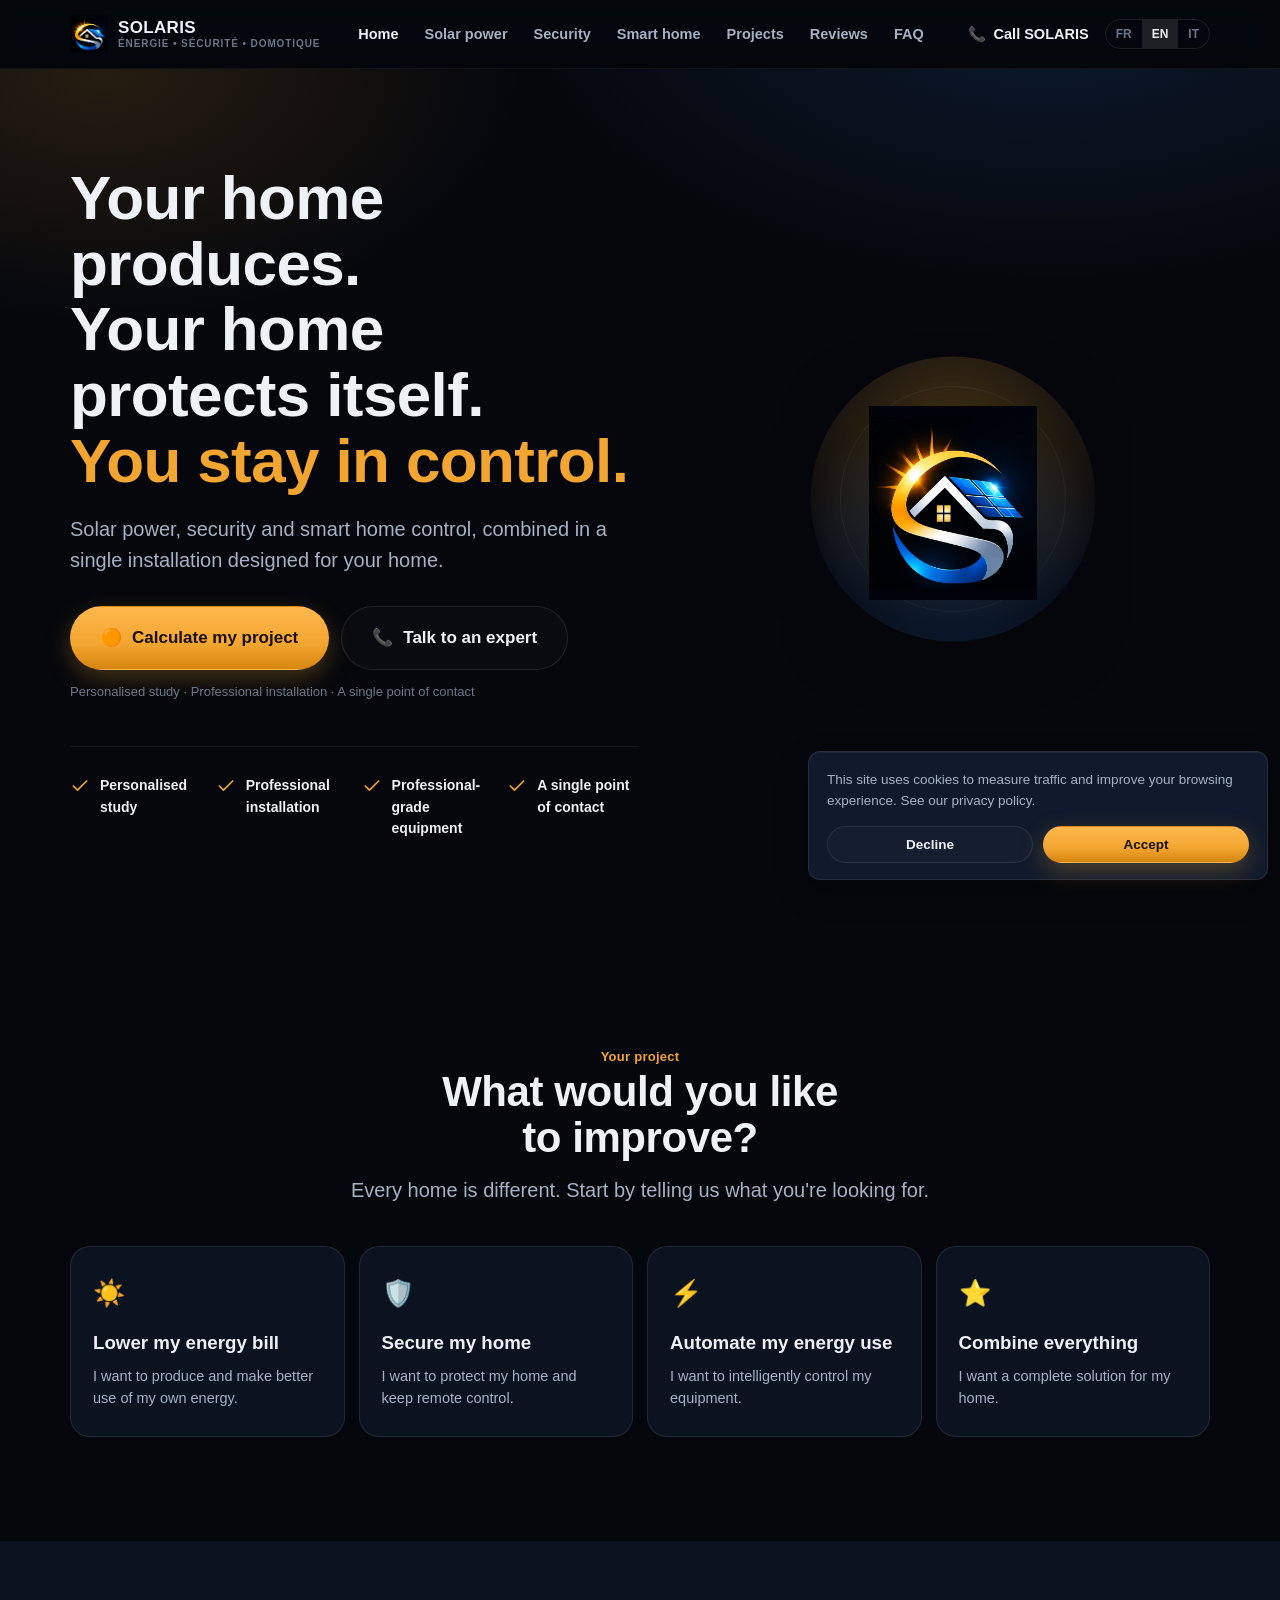
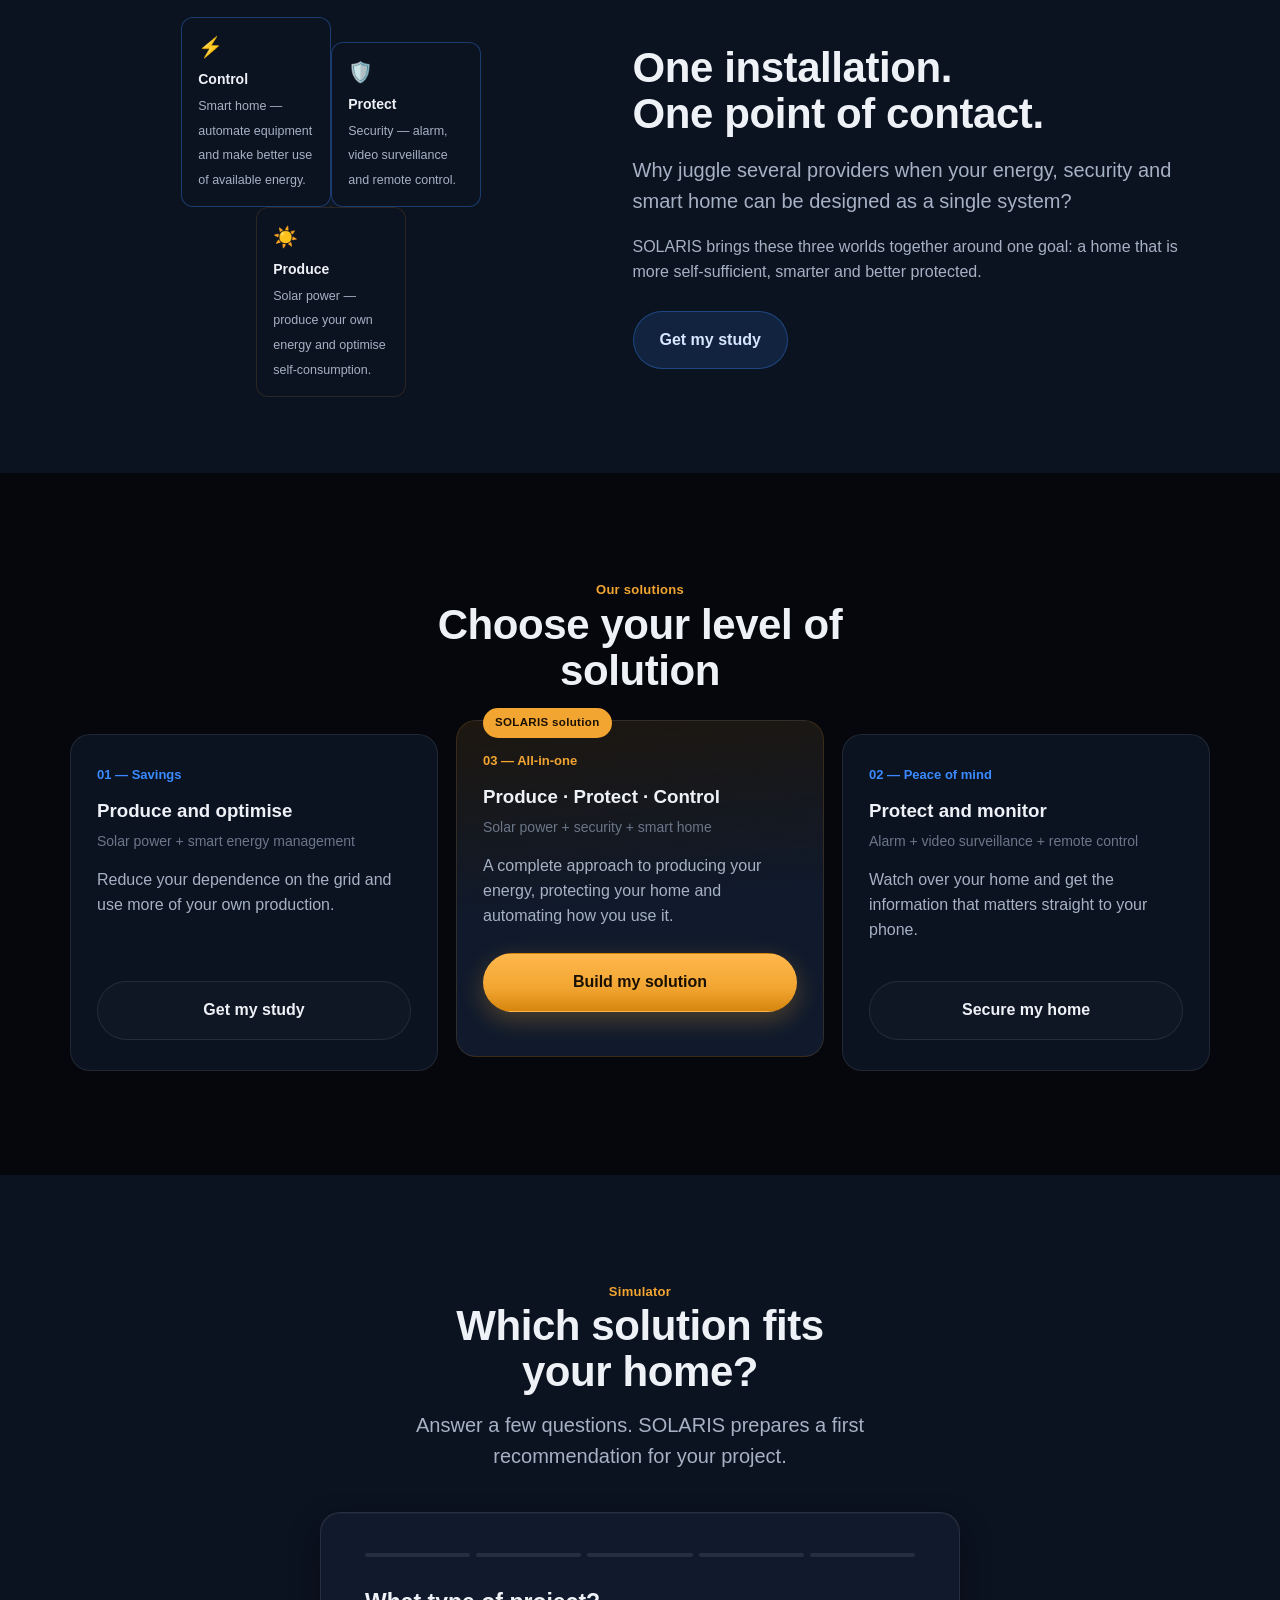
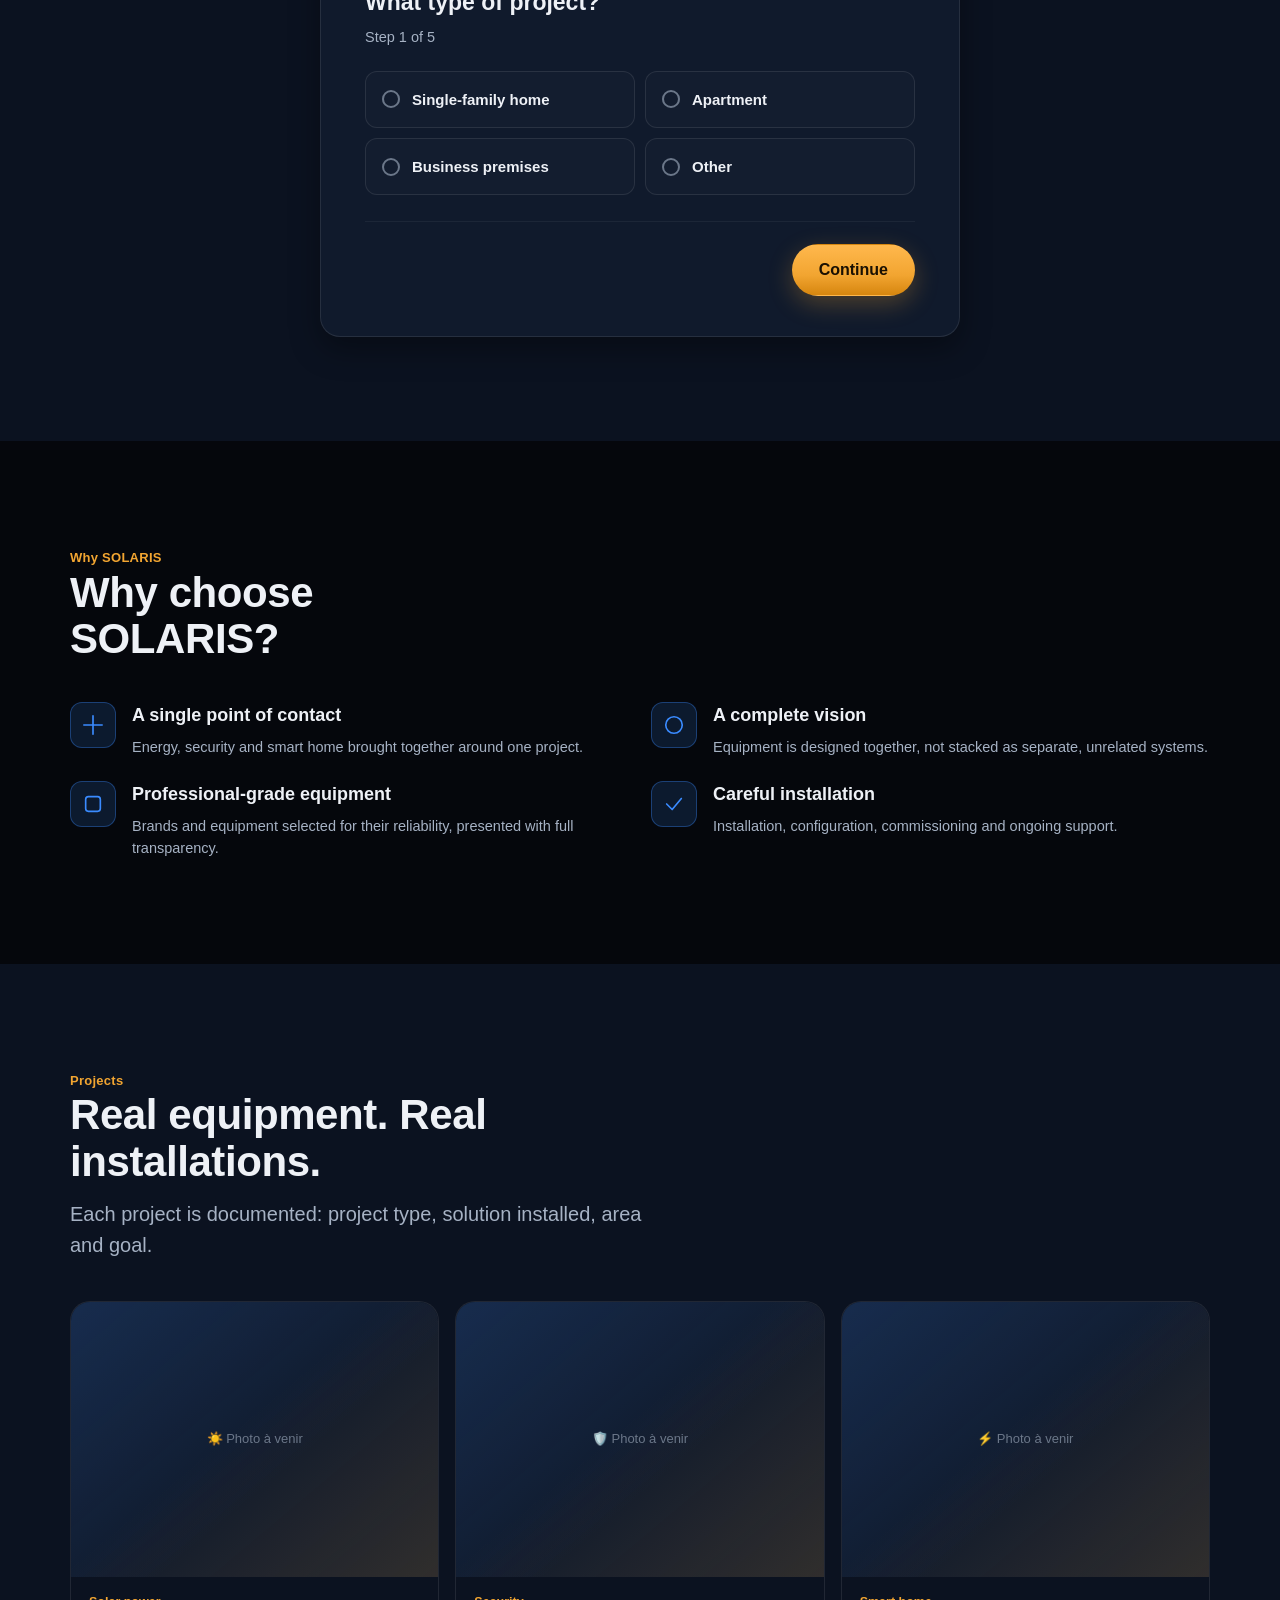
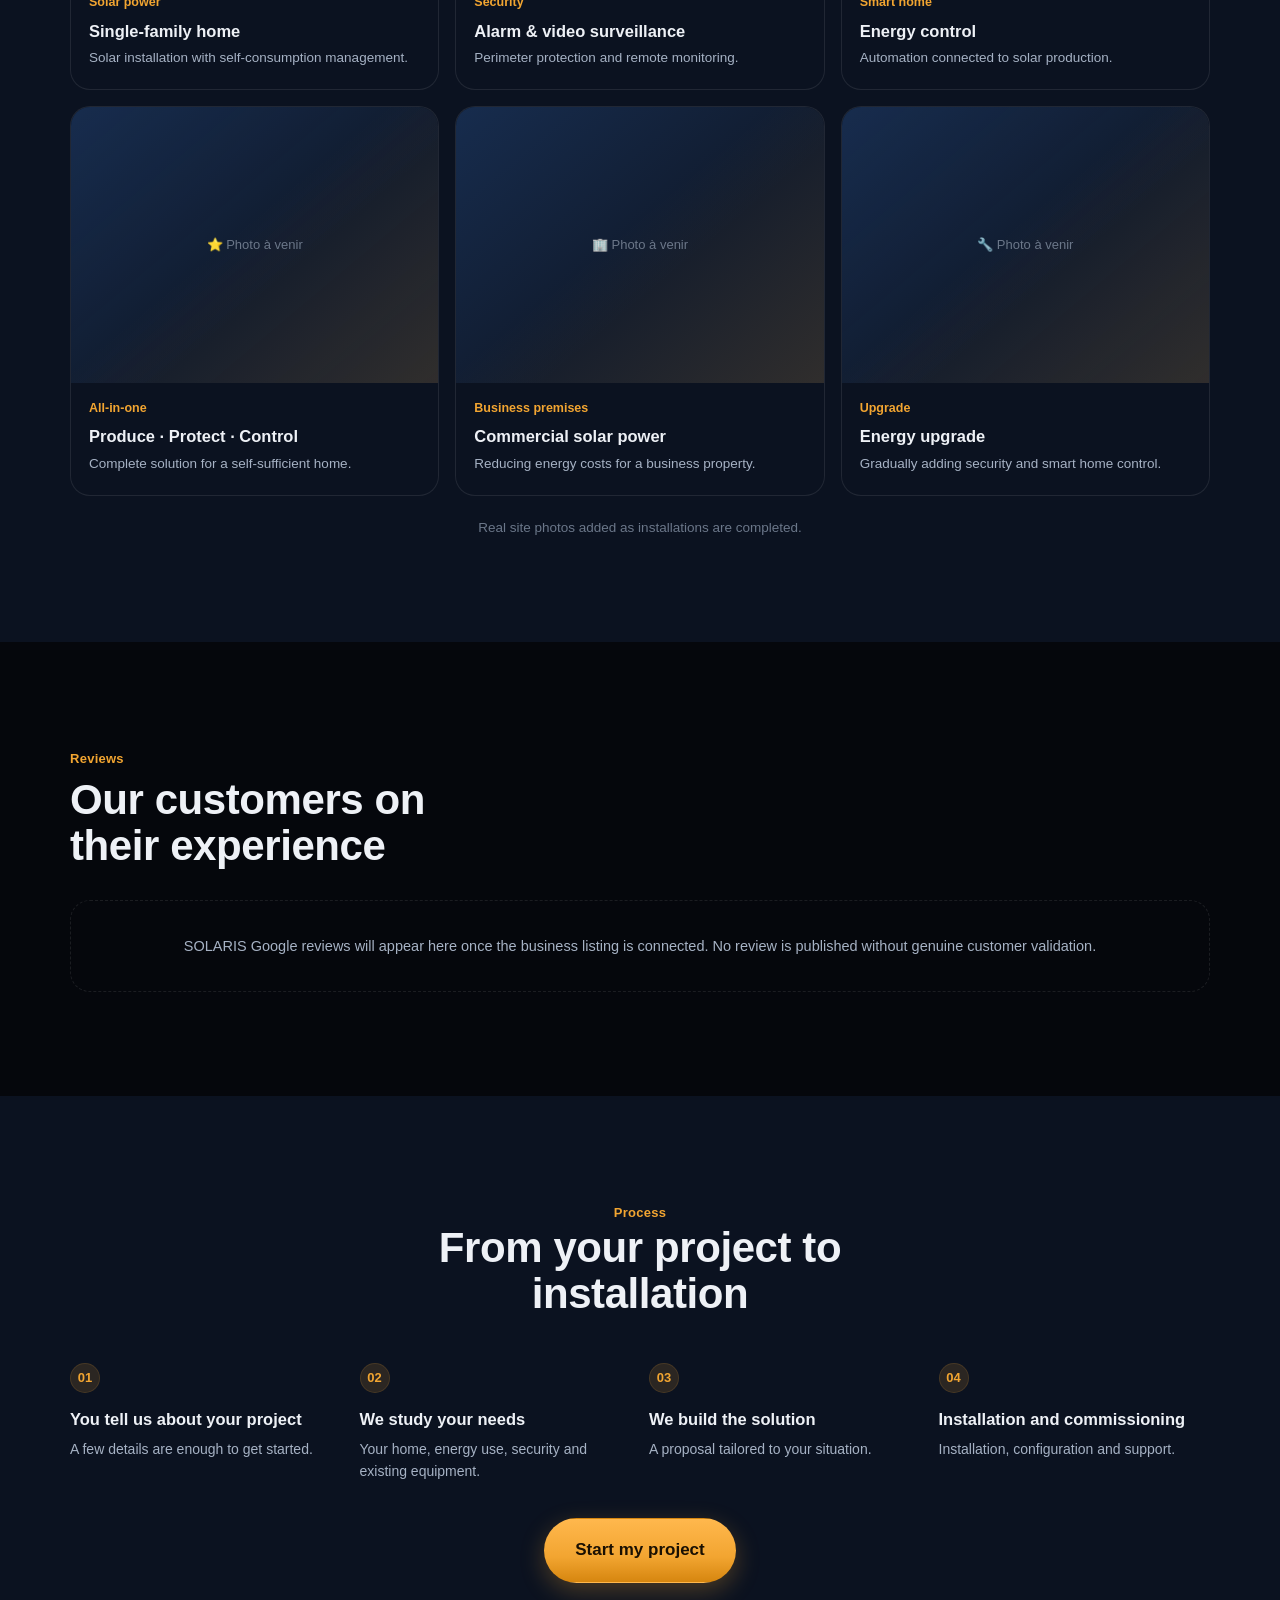
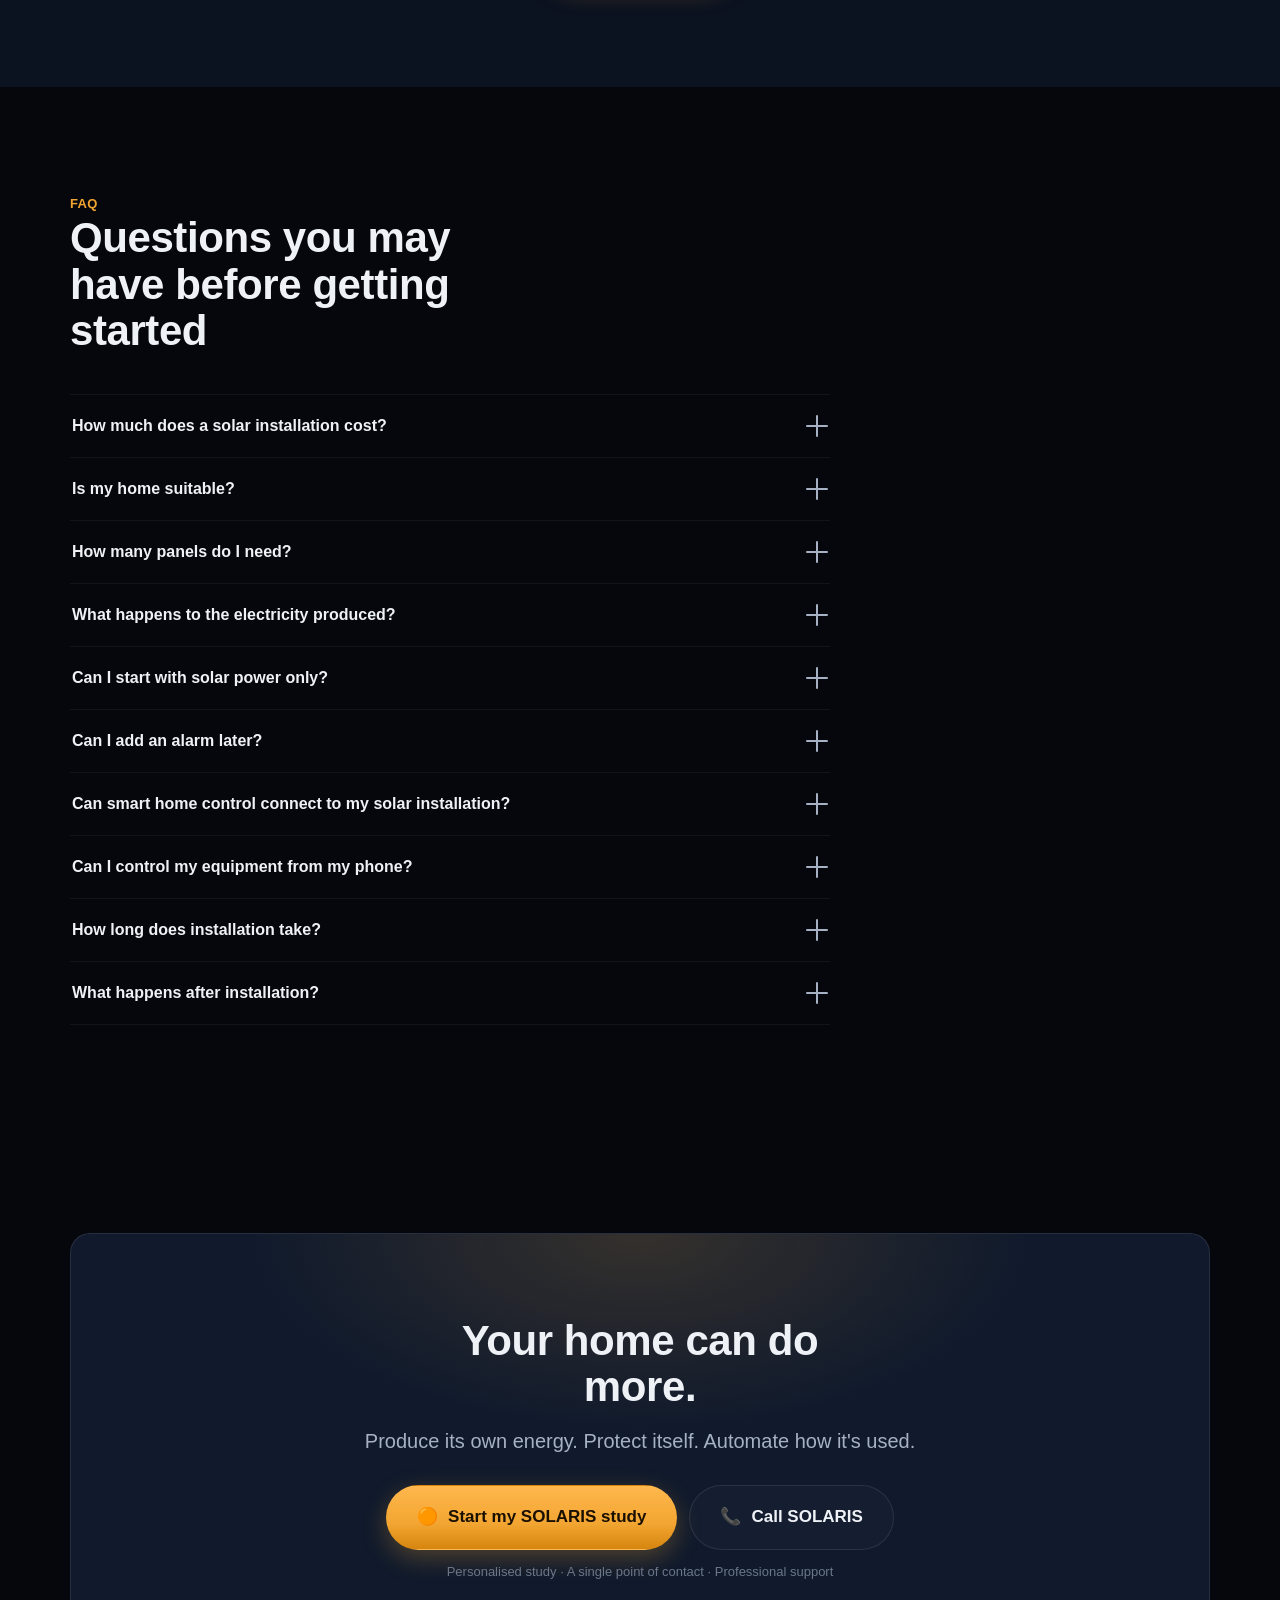
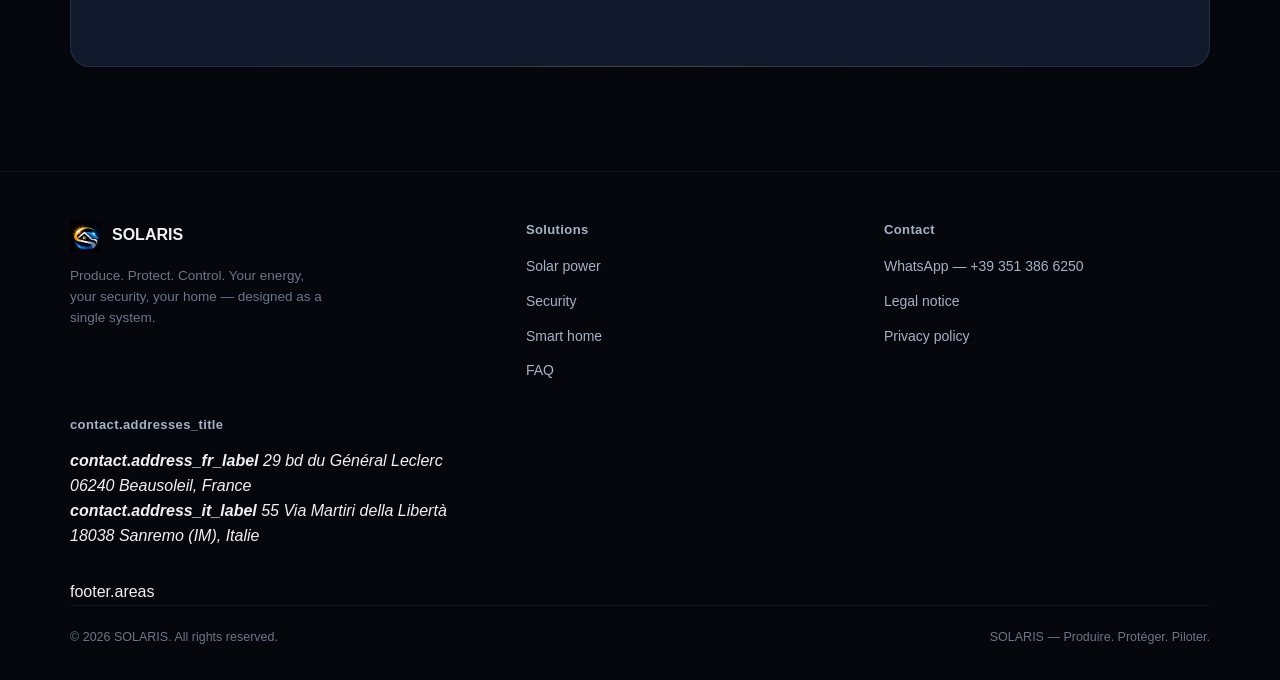
==== commit 3b166bda: "Add files via upload" ====
--- a/index.html
+++ b/index.html
@@ -3,27 +3,63 @@
 <head>
 <meta charset="UTF-8">
 <meta name="viewport" content="width=device-width, initial-scale=1, viewport-fit=cover">
-<title>SOLARIS — Photovoltaïque, sécurité et domotique</title>
-<meta name="description" content="SOLARIS conçoit une solution unique pour produire votre énergie, protéger votre habitation et piloter vos équipements.">
+<title>SOLARIS — Photovoltaïque, sécurité et domotique | Côte d'Azur & Riviera</title>
+<meta name="description" content="SOLARIS installe photovoltaïque, alarme, vidéosurveillance et domotique sur la Côte d'Azur (Beausoleil, Menton, Monaco, Nice) et la Riviera ligure (Sanremo, Imperia). Étude personnalisée, un seul interlocuteur.">
+<meta name="robots" content="index, follow">
 <meta name="theme-color" content="#05070c">
 <link rel="icon" href="assets/img/favicon-32.png" sizes="32x32">
 <link rel="icon" href="assets/img/favicon-192.png" sizes="192x192">
 <link rel="apple-touch-icon" href="assets/img/apple-touch-icon.png">
 <link rel="manifest" href="manifest.json">
-<link rel="canonical" href="https://solaris.example/">
+<link rel="canonical" href="https://maxmcneil.github.io/solaris/">
 <meta property="og:title" content="SOLARIS — Produire. Protéger. Piloter.">
-<meta property="og:description" content="Photovoltaïque, sécurité et domotique réunis dans une seule installation pensée pour votre habitat.">
+<meta property="og:description" content="Photovoltaïque, sécurité et domotique réunis dans une seule installation pensée pour votre habitat, sur la Côte d'Azur et la Riviera ligure.">
 <meta property="og:type" content="website">
 <meta property="og:image" content="assets/img/logo-full.webp">
+<meta property="og:locale" content="fr_FR">
+<meta property="og:locale:alternate" content="en_US">
+<meta property="og:locale:alternate" content="it_IT">
 <link rel="stylesheet" href="assets/css/style.css">
 <script type="application/ld+json">
 {
   "@context": "https://schema.org",
-  "@type": "HomeAndConstructionBusiness",
-  "name": "SOLARIS",
-  "description": "Installation photovoltaïque, sécurité et domotique pour l'habitat.",
-  "areaServed": "FR",
-  "sameAs": []
+  "@graph": [
+    {
+      "@type": "HomeAndConstructionBusiness",
+      "@id": "https://maxmcneil.github.io/solaris/#fr",
+      "name": "SOLARIS",
+      "image": "https://maxmcneil.github.io/solaris/assets/img/logo-full.webp",
+      "url": "https://maxmcneil.github.io/solaris/",
+      "description": "Installation photovoltaïque, sécurité et domotique pour l'habitat sur la Côte d'Azur.",
+      "telephone": "+393513866250",
+      "address": {
+        "@type": "PostalAddress",
+        "streetAddress": "29 boulevard du Général Leclerc",
+        "addressLocality": "Beausoleil",
+        "postalCode": "06240",
+        "addressCountry": "FR"
+      },
+      "areaServed": ["Beausoleil", "Menton", "Monaco", "Nice", "Roquebrune-Cap-Martin", "Côte d'Azur", "Alpes-Maritimes"]
+    },
+    {
+      "@type": "HomeAndConstructionBusiness",
+      "@id": "https://maxmcneil.github.io/solaris/#it",
+      "name": "SOLARIS",
+      "image": "https://maxmcneil.github.io/solaris/assets/img/logo-full.webp",
+      "url": "https://maxmcneil.github.io/solaris/",
+      "description": "Impianti fotovoltaici, sicurezza e domotica per la casa sulla Riviera ligure.",
+      "telephone": "+393513866250",
+      "address": {
+        "@type": "PostalAddress",
+        "streetAddress": "55 Via Martiri della Libertà",
+        "addressLocality": "Sanremo",
+        "addressRegion": "IM",
+        "postalCode": "18038",
+        "addressCountry": "IT"
+      },
+      "areaServed": ["Sanremo", "Imperia", "Ventimiglia", "Riviera ligure"]
+    }
+  ]
 }
 </script>
 </head>
@@ -177,6 +213,9 @@
   <section class="section section--raised">
     <div class="container hub-wrap">
       <div class="hub">
+        <div class="hub-center">
+          <img src="assets/img/logo-emblem.webp" alt="SOLARIS">
+        </div>
         <svg class="hub-lines" viewBox="0 0 100 100" preserveAspectRatio="none" aria-hidden="true">
           <line x1="50" y1="50" x2="50" y2="6" stroke="rgba(255,255,255,0.12)" stroke-width="0.6"/>
           <line x1="50" y1="50" x2="10" y2="90" stroke="rgba(255,255,255,0.12)" stroke-width="0.6"/>
@@ -184,21 +223,18 @@
         </svg>
         <div class="hub-node hub-node--sun">
           <span class="ico">☀️</span>
-          <b data-i18n="hub.sun.title">Produire</b>
-          <span data-i18n="hub.sun.text">Photovoltaïque</span>
+          <div><b data-i18n="hub.sun.title">Produire</b>
+          <span data-i18n="hub.sun.text">Photovoltaïque</span></div>
         </div>
         <div class="hub-node hub-node--shield">
           <span class="ico">🛡️</span>
-          <b data-i18n="hub.shield.title">Protéger</b>
-          <span data-i18n="hub.shield.text">Sécurité</span>
+          <div><b data-i18n="hub.shield.title">Protéger</b>
+          <span data-i18n="hub.shield.text">Sécurité</span></div>
         </div>
         <div class="hub-node hub-node--bolt">
           <span class="ico">⚡</span>
-          <b data-i18n="hub.bolt.title">Piloter</b>
-          <span data-i18n="hub.bolt.text">Domotique</span>
-        </div>
-        <div class="hub-center">
-          <img src="assets/img/logo-emblem.webp" alt="SOLARIS">
+          <div><b data-i18n="hub.bolt.title">Piloter</b>
+          <span data-i18n="hub.bolt.text">Domotique</span></div>
         </div>
       </div>
       <div class="hub-copy">
@@ -498,7 +534,19 @@
           <li><a href="confidentialite.html" data-i18n="footer.legal2">Politique de confidentialité</a></li>
         </ul>
       </div>
-    </div>
+      <div class="footer-col">
+        <h4 data-i18n="contact.addresses_title">Nos adresses</h4>
+        <address>
+          <b data-i18n="contact.address_fr_label">France — Beausoleil</b>
+          29 bd du Général Leclerc<br>06240 Beausoleil, France
+        </address>
+        <address>
+          <b data-i18n="contact.address_it_label">Italie — Sanremo</b>
+          55 Via Martiri della Libertà<br>18038 Sanremo (IM), Italie
+        </address>
+      </div>
+    </div>
+    <p class="footer-areas" data-i18n="footer.areas">Intervention sur la Côte d'Azur (Beausoleil, Menton, Monaco, Nice) et la Riviera ligure (Sanremo, Imperia).</p>
     <div class="footer-bottom">
       <span data-i18n="footer.rights">© SOLARIS</span>
       <span>SOLARIS — Produire. Protéger. Piloter.</span>
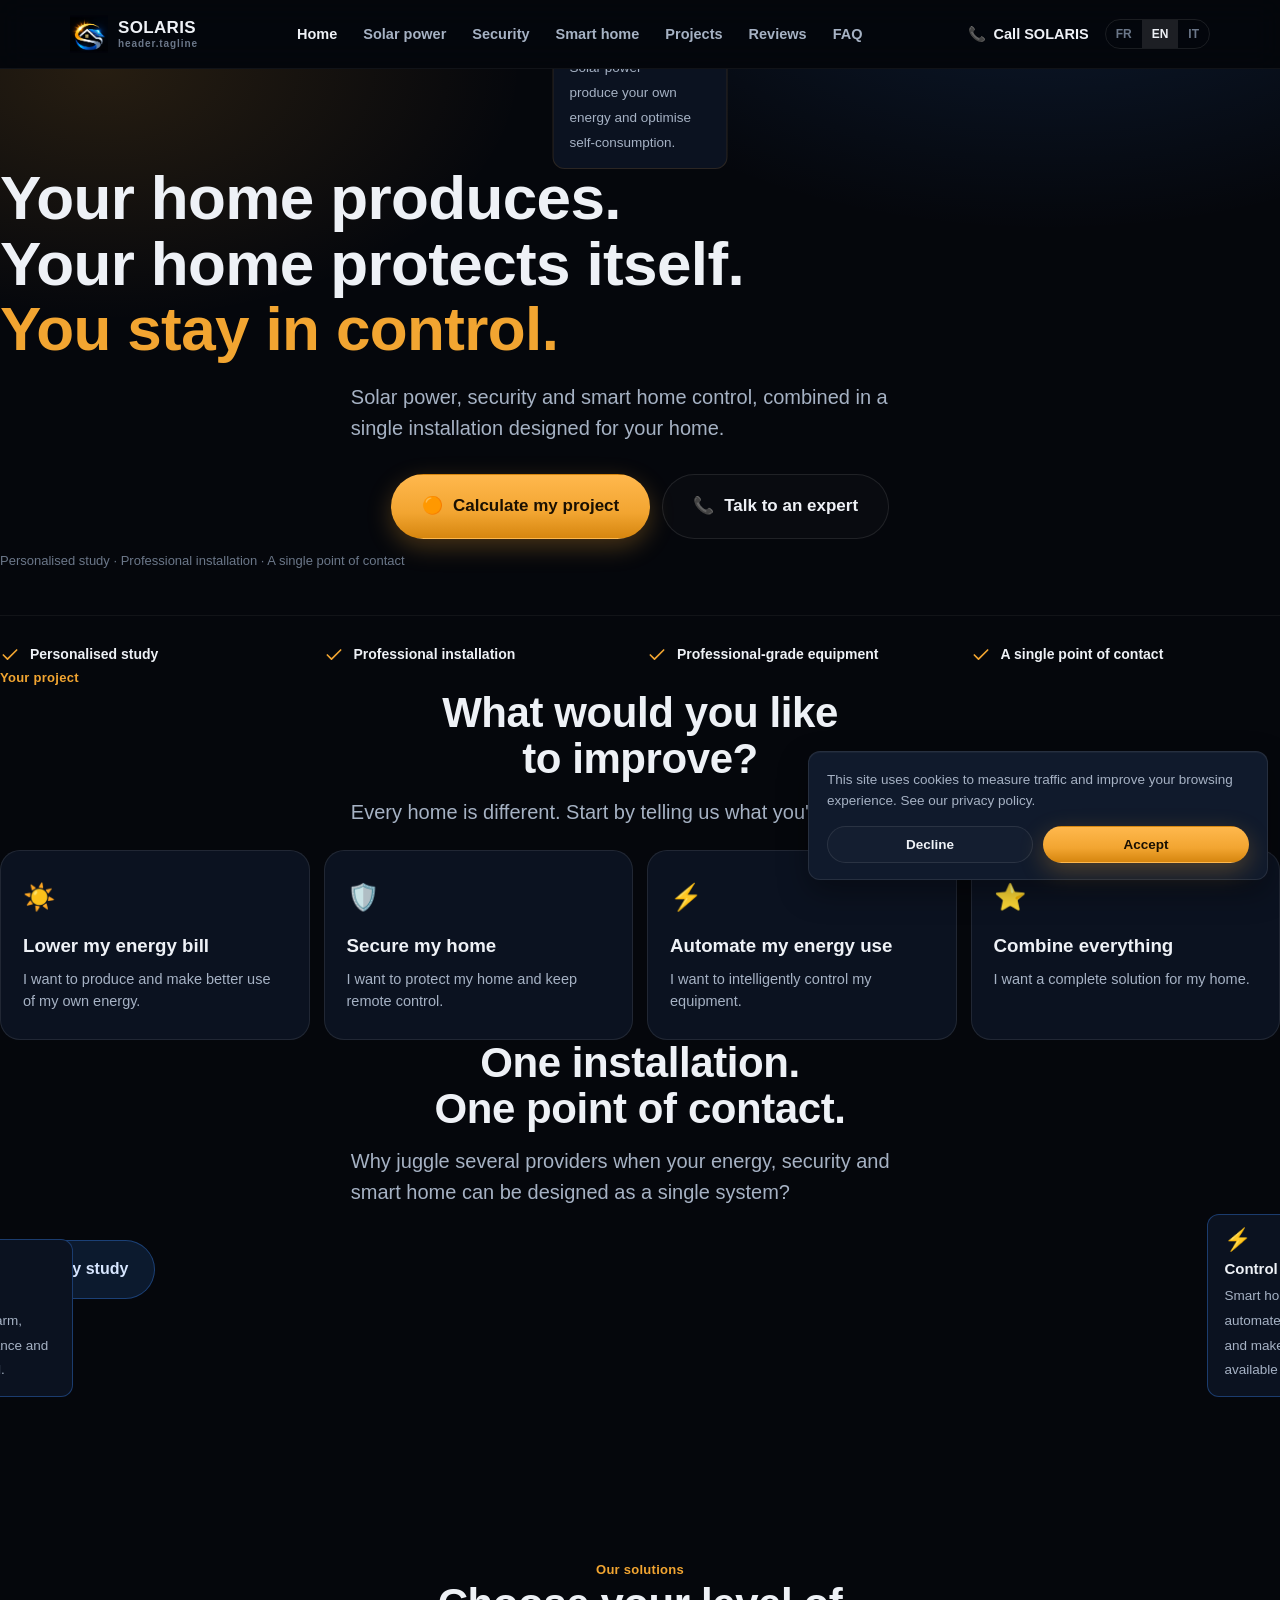
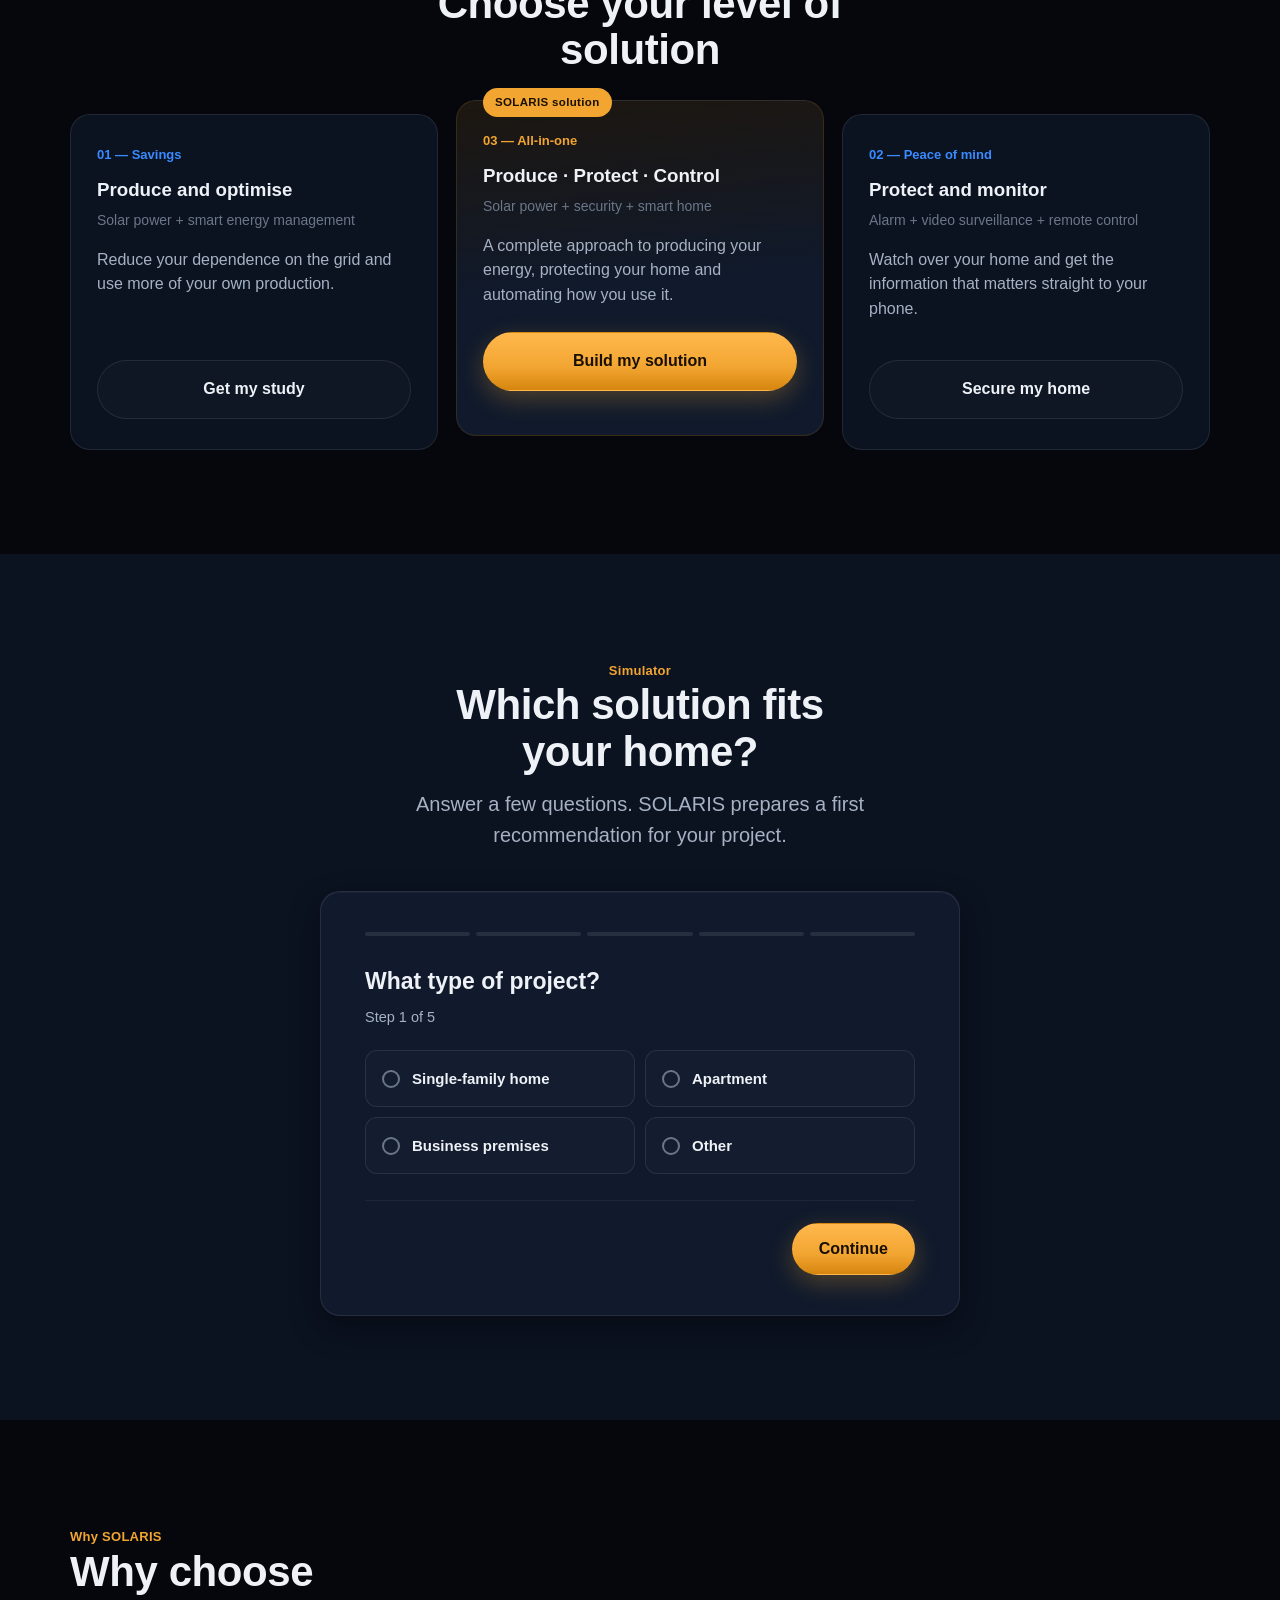
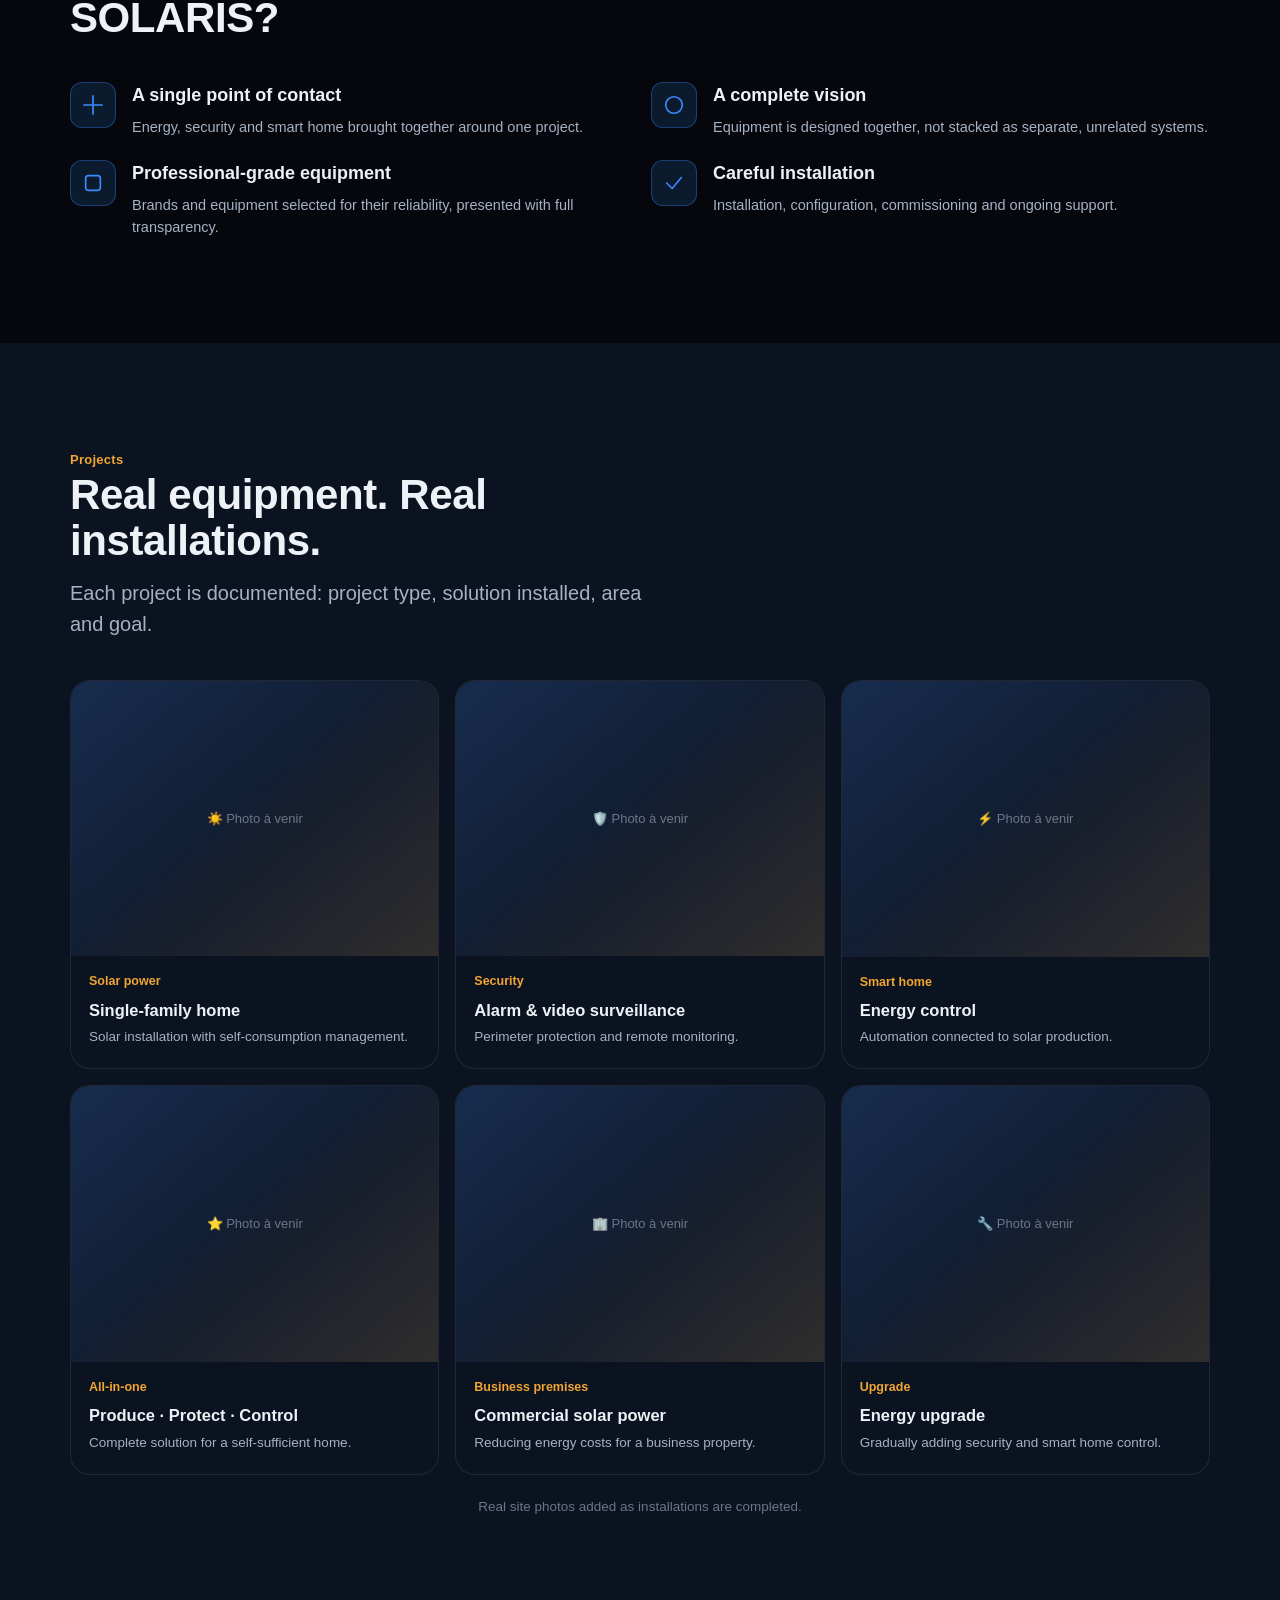
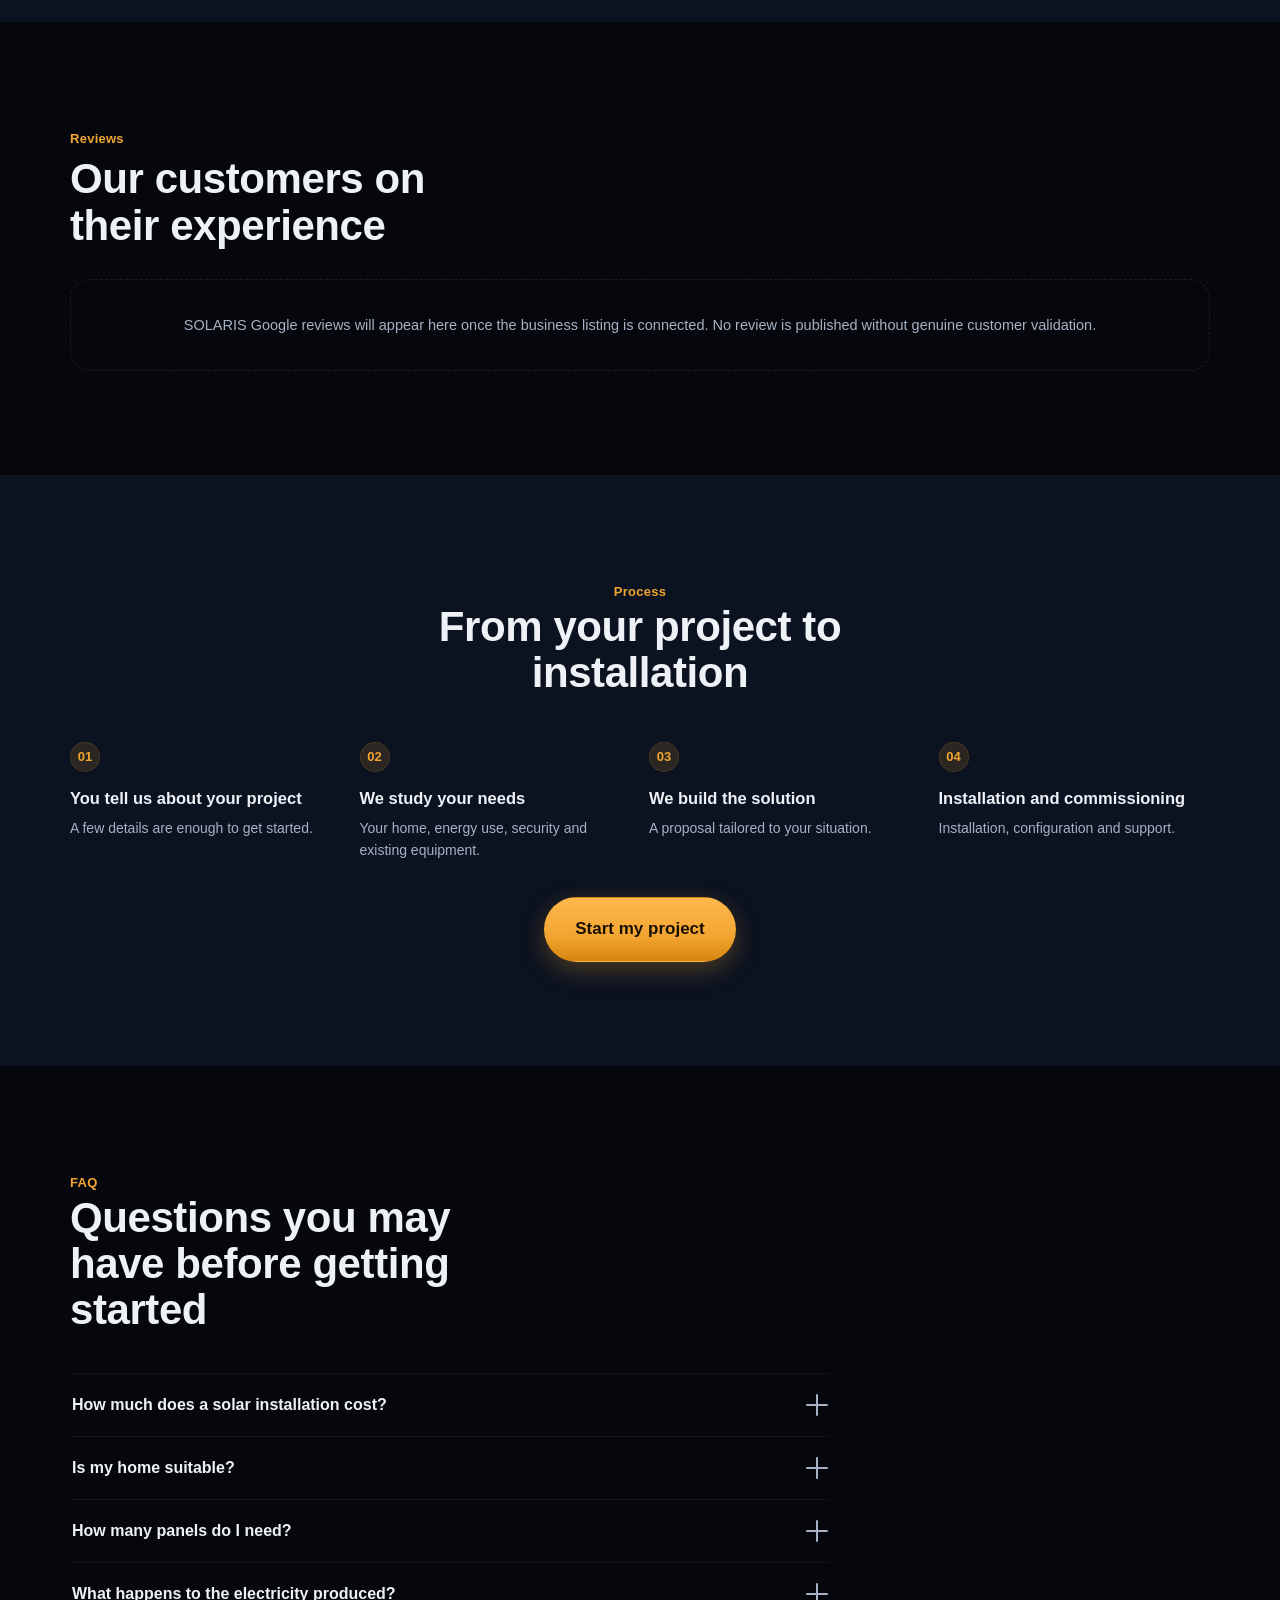
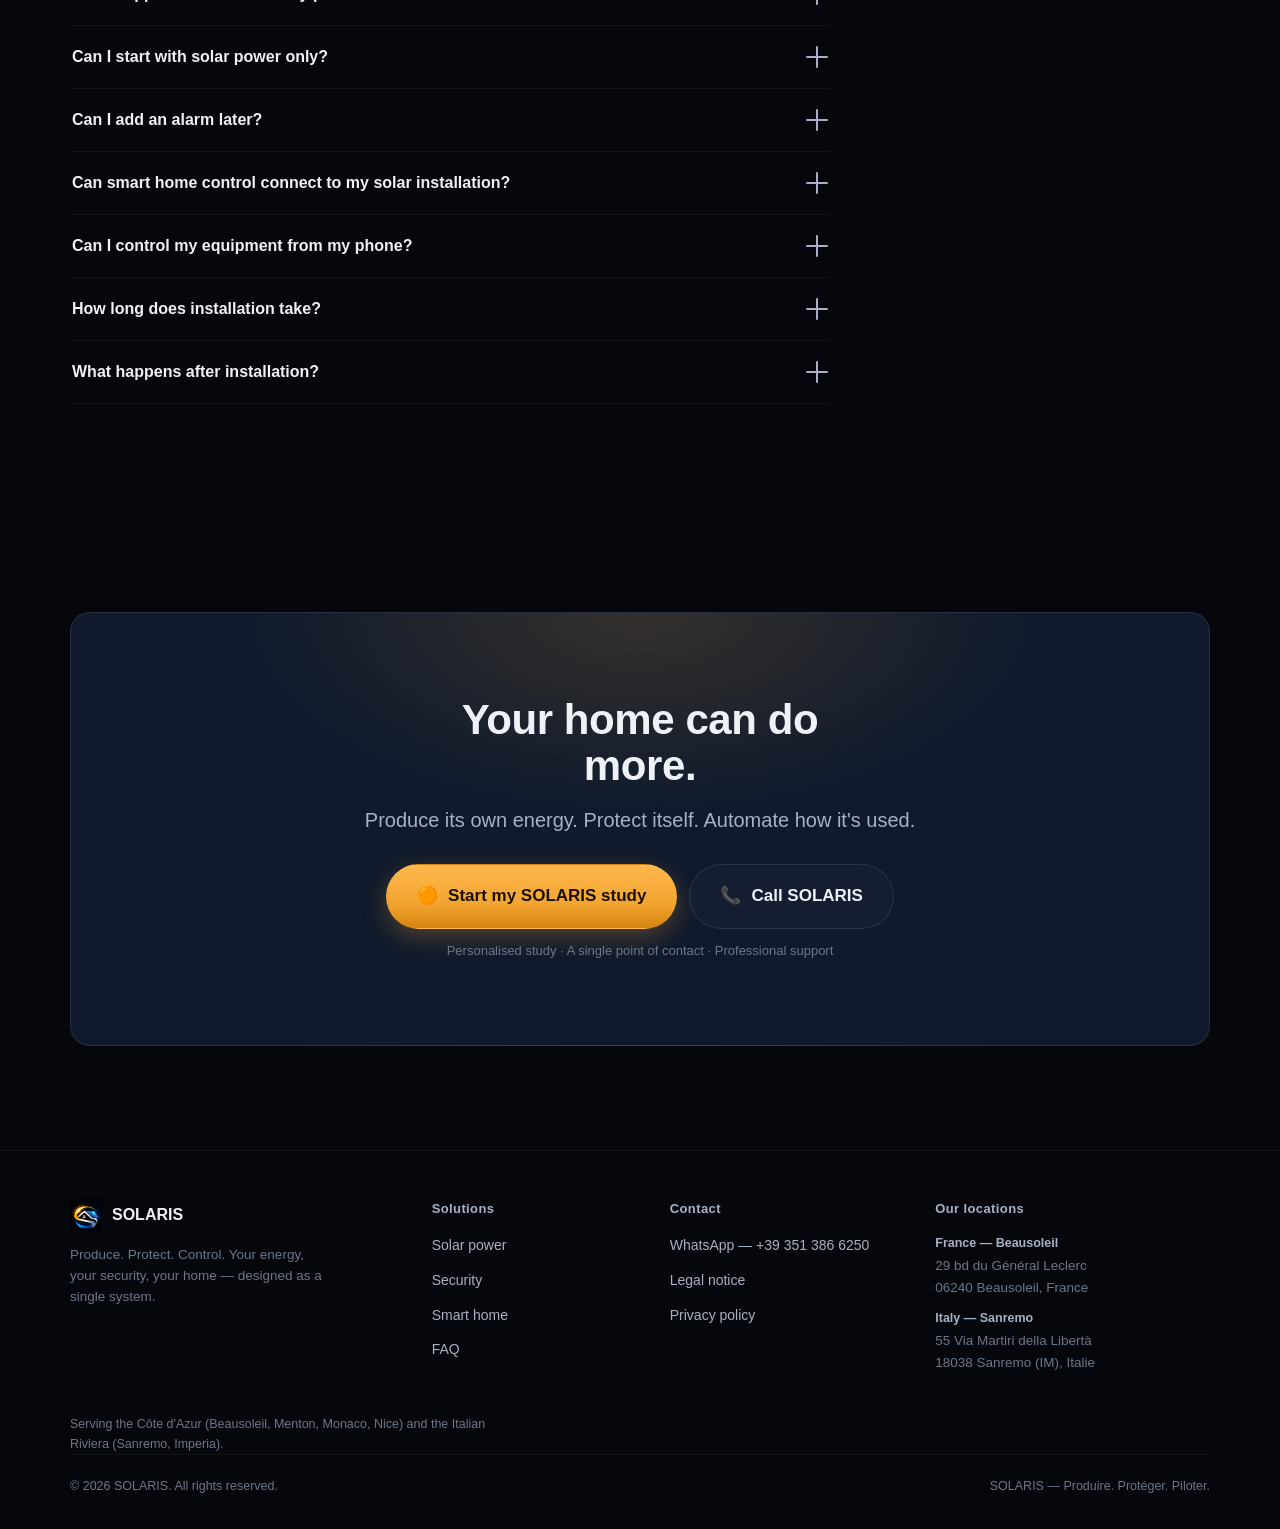
==== commit 6387d6a1: "Add files via upload" ====
--- a/index.html
+++ b/index.html
@@ -69,7 +69,7 @@
   <div class="container bar">
     <a href="index.html" class="brand">
       <img src="assets/img/logo-emblem.webp" alt="SOLARIS" width="38" height="38">
-      <span class="brand-text"><b>SOLARIS</b><span>ÉNERGIE • SÉCURITÉ • DOMOTIQUE</span></span>
+      <span class="brand-text"><b>SOLARIS</b><span data-i18n="header.tagline">ÉNERGIE • SÉCURITÉ • DOMOTIQUE</span></span>
     </a>
     <nav class="main-nav" aria-label="Navigation principale">
       <ul>
@@ -117,135 +117,114 @@
 
 <main>
 
-  <!-- HERO -->
-  <section class="hero">
-    <div class="container hero-grid">
-      <div>
-        <h1 class="h1">
-          <span data-i18n="hero.title_l1">Votre maison produit.</span><br>
-          <span data-i18n="hero.title_l2">Votre maison se protège.</span><br>
-          <em data-i18n="hero.title_l3">Vous gardez le contrôle.</em>
-        </h1>
-        <p class="lede" style="margin-top:18px" data-i18n="hero.lede">Photovoltaïque, sécurité et domotique réunis dans une seule installation pensée pour votre habitat.</p>
-        <div class="hero-actions">
-          <a href="#simulateur" class="btn btn-gold btn-lg">🟠 <span data-i18n="hero.cta_primary">Calculer mon projet</span></a>
-          <a href="#" class="btn btn-ghost btn-lg" data-wa-call>📞 <span data-i18n="hero.cta_secondary">Parler à un expert</span></a>
-        </div>
-        <p class="microcopy" data-i18n="hero.microcopy">Étude personnalisée · Installation professionnelle · Un seul interlocuteur</p>
-
-        <div class="trust-strip">
-          <div class="trust-item">
-            <svg viewBox="0 0 24 24" fill="none"><path d="M20 6L9 17l-5-5" stroke="currentColor" stroke-width="2" stroke-linecap="round" stroke-linejoin="round"/></svg>
-            <span data-i18n="trust.1">Étude personnalisée</span>
-          </div>
-          <div class="trust-item">
-            <svg viewBox="0 0 24 24" fill="none"><path d="M20 6L9 17l-5-5" stroke="currentColor" stroke-width="2" stroke-linecap="round" stroke-linejoin="round"/></svg>
-            <span data-i18n="trust.2">Installation professionnelle</span>
-          </div>
-          <div class="trust-item">
-            <svg viewBox="0 0 24 24" fill="none"><path d="M20 6L9 17l-5-5" stroke="currentColor" stroke-width="2" stroke-linecap="round" stroke-linejoin="round"/></svg>
-            <span data-i18n="trust.3">Matériel professionnel</span>
-          </div>
-          <div class="trust-item">
-            <svg viewBox="0 0 24 24" fill="none"><path d="M20 6L9 17l-5-5" stroke="currentColor" stroke-width="2" stroke-linecap="round" stroke-linejoin="round"/></svg>
-            <span data-i18n="trust.4">Un seul interlocuteur</span>
-          </div>
-        </div>
-      </div>
-
-      <div class="hero-visual" aria-hidden="true">
-        <svg viewBox="0 0 400 400" width="100%" height="100%">
-          <defs>
-            <radialGradient id="glowGold" cx="50%" cy="35%" r="60%">
-              <stop offset="0%" stop-color="#f2a531" stop-opacity="0.35"/>
-              <stop offset="100%" stop-color="#f2a531" stop-opacity="0"/>
-            </radialGradient>
-            <radialGradient id="glowBlue" cx="50%" cy="70%" r="55%">
-              <stop offset="0%" stop-color="#3a8bff" stop-opacity="0.3"/>
-              <stop offset="100%" stop-color="#3a8bff" stop-opacity="0"/>
-            </radialGradient>
-          </defs>
-          <circle cx="200" cy="200" r="190" fill="url(#glowGold)"/>
-          <circle cx="200" cy="200" r="190" fill="url(#glowBlue)"/>
-          <circle cx="200" cy="200" r="150" fill="none" stroke="rgba(255,255,255,0.08)" stroke-width="1"/>
-          <circle cx="200" cy="200" r="112" fill="none" stroke="rgba(255,255,255,0.06)" stroke-width="1"/>
-        </svg>
-        <img src="assets/img/logo-emblem.webp" alt="" width="220" height="194"
-             style="position:absolute; top:50%; left:50%; transform:translate(-50%,-50%); width:56%; filter: drop-shadow(0 20px 40px rgba(0,0,0,0.5));">
-      </div>
-    </div>
-  </section>
-
-  <!-- OBJECTIVE PICKER -->
-  <section class="section" id="objectif">
-    <div class="container">
-      <div class="section-head center">
-        <span class="eyebrow" data-i18n="objective.eyebrow">Votre projet</span>
-        <h2 class="h2 center" data-i18n="objective.title">Qu'avez-vous envie d'améliorer ?</h2>
-        <p class="lede" style="margin:14px auto 0" data-i18n="objective.lede">Chaque habitation est différente. Commencez par nous dire ce que vous recherchez.</p>
-      </div>
-      <div class="objective-grid">
-        <div class="objective-card" data-sim-goal="bill" role="button" tabindex="0">
-          <span class="ico">☀️</span>
-          <h3 data-i18n="objective.card1.title">Réduire ma facture</h3>
-          <p data-i18n="objective.card1.text">Je veux produire et mieux utiliser ma propre énergie.</p>
-        </div>
-        <div class="objective-card" data-sim-goal="secure" role="button" tabindex="0">
-          <span class="ico">🛡️</span>
-          <h3 data-i18n="objective.card2.title">Sécuriser mon habitation</h3>
-          <p data-i18n="objective.card2.text">Je veux protéger ma maison et garder le contrôle à distance.</p>
-        </div>
-        <div class="objective-card" data-sim-goal="automate" role="button" tabindex="0">
-          <span class="ico">⚡</span>
-          <h3 data-i18n="objective.card3.title">Automatiser ma consommation</h3>
-          <p data-i18n="objective.card3.text">Je veux piloter intelligemment mes équipements.</p>
-        </div>
-        <div class="objective-card" data-sim-goal="all" role="button" tabindex="0">
-          <span class="ico">⭐</span>
-          <h3 data-i18n="objective.card4.title">Tout combiner</h3>
-          <p data-i18n="objective.card4.text">Je veux une solution globale pour mon habitat.</p>
-        </div>
-      </div>
-    </div>
-  </section>
-
-  <!-- POSITIONING HUB -->
-  <section class="section section--raised">
-    <div class="container hub-wrap">
-      <div class="hub">
-        <div class="hub-center">
-          <img src="assets/img/logo-emblem.webp" alt="SOLARIS">
-        </div>
-        <svg class="hub-lines" viewBox="0 0 100 100" preserveAspectRatio="none" aria-hidden="true">
-          <line x1="50" y1="50" x2="50" y2="6" stroke="rgba(255,255,255,0.12)" stroke-width="0.6"/>
-          <line x1="50" y1="50" x2="10" y2="90" stroke="rgba(255,255,255,0.12)" stroke-width="0.6"/>
-          <line x1="50" y1="50" x2="90" y2="90" stroke="rgba(255,255,255,0.12)" stroke-width="0.6"/>
-        </svg>
-        <div class="hub-node hub-node--sun">
-          <span class="ico">☀️</span>
-          <div><b data-i18n="hub.sun.title">Produire</b>
-          <span data-i18n="hub.sun.text">Photovoltaïque</span></div>
-        </div>
-        <div class="hub-node hub-node--shield">
-          <span class="ico">🛡️</span>
-          <div><b data-i18n="hub.shield.title">Protéger</b>
-          <span data-i18n="hub.shield.text">Sécurité</span></div>
-        </div>
-        <div class="hub-node hub-node--bolt">
-          <span class="ico">⚡</span>
-          <div><b data-i18n="hub.bolt.title">Piloter</b>
-          <span data-i18n="hub.bolt.text">Domotique</span></div>
-        </div>
-      </div>
-      <div class="hub-copy">
-        <h2 class="h2">
-          <span data-i18n="hub.title_l1">Une seule installation.</span><br>
-          <span data-i18n="hub.title_l2">Un seul interlocuteur.</span>
-        </h2>
-        <p class="lede" data-i18n="hub.lede">Pourquoi multiplier les intervenants quand votre énergie, votre sécurité et votre domotique peuvent être pensées comme un seul système ?</p>
-        <p data-i18n="hub.conclusion">SOLARIS réunit ces trois univers autour d'un même objectif : un habitat plus autonome, plus intelligent et mieux protégé.</p>
-        <a href="#simulateur" class="btn btn-electric" data-i18n="header.cta">Étudier mon projet</a>
-      </div>
+  <!-- INTRO CAROUSEL: Hero / Objectif / Positionnement -->
+  <section class="hero intro-carousel" id="objectif">
+    <div class="carousel-track" role="region" aria-roledescription="carousel" aria-label="Présentation SOLARIS" tabindex="0">
+
+      <div class="carousel-slide">
+        <div class="slide-inner">
+          <h1 class="h1">
+            <span data-i18n="hero.title_l1">Votre maison produit.</span><br>
+            <span data-i18n="hero.title_l2">Votre maison se protège.</span><br>
+            <em data-i18n="hero.title_l3">Vous gardez le contrôle.</em>
+          </h1>
+          <p class="lede" style="margin:18px auto 0" data-i18n="hero.lede">Photovoltaïque, sécurité et domotique réunis dans une seule installation pensée pour votre habitat.</p>
+          <div class="hero-actions" style="justify-content:center">
+            <a href="#simulateur" class="btn btn-gold btn-lg">🟠 <span data-i18n="hero.cta_primary">Calculer mon projet</span></a>
+            <a href="#" class="btn btn-ghost btn-lg" data-wa-call>📞 <span data-i18n="hero.cta_secondary">Parler à un expert</span></a>
+          </div>
+          <p class="microcopy" data-i18n="hero.microcopy">Étude personnalisée · Installation professionnelle · Un seul interlocuteur</p>
+
+          <div class="trust-strip">
+            <div class="trust-item">
+              <svg viewBox="0 0 24 24" fill="none"><path d="M20 6L9 17l-5-5" stroke="currentColor" stroke-width="2" stroke-linecap="round" stroke-linejoin="round"/></svg>
+              <span data-i18n="trust.1">Étude personnalisée</span>
+            </div>
+            <div class="trust-item">
+              <svg viewBox="0 0 24 24" fill="none"><path d="M20 6L9 17l-5-5" stroke="currentColor" stroke-width="2" stroke-linecap="round" stroke-linejoin="round"/></svg>
+              <span data-i18n="trust.2">Installation professionnelle</span>
+            </div>
+            <div class="trust-item">
+              <svg viewBox="0 0 24 24" fill="none"><path d="M20 6L9 17l-5-5" stroke="currentColor" stroke-width="2" stroke-linecap="round" stroke-linejoin="round"/></svg>
+              <span data-i18n="trust.3">Matériel professionnel</span>
+            </div>
+            <div class="trust-item">
+              <svg viewBox="0 0 24 24" fill="none"><path d="M20 6L9 17l-5-5" stroke="currentColor" stroke-width="2" stroke-linecap="round" stroke-linejoin="round"/></svg>
+              <span data-i18n="trust.4">Un seul interlocuteur</span>
+            </div>
+          </div>
+        </div>
+      </div>
+
+      <div class="carousel-slide">
+        <div class="slide-inner">
+          <span class="eyebrow" data-i18n="objective.eyebrow">Votre projet</span>
+          <h2 class="h2 center" data-i18n="objective.title">Qu'avez-vous envie d'améliorer ?</h2>
+          <p class="lede" style="margin:14px auto 22px" data-i18n="objective.lede">Chaque habitation est différente. Commencez par nous dire ce que vous recherchez.</p>
+          <div class="objective-grid">
+            <div class="objective-card" data-sim-goal="bill" role="button" tabindex="0">
+              <span class="ico">☀️</span>
+              <h3 data-i18n="objective.card1.title">Réduire ma facture</h3>
+              <p data-i18n="objective.card1.text">Je veux produire et mieux utiliser ma propre énergie.</p>
+            </div>
+            <div class="objective-card" data-sim-goal="secure" role="button" tabindex="0">
+              <span class="ico">🛡️</span>
+              <h3 data-i18n="objective.card2.title">Sécuriser mon habitation</h3>
+              <p data-i18n="objective.card2.text">Je veux protéger ma maison et garder le contrôle à distance.</p>
+            </div>
+            <div class="objective-card" data-sim-goal="automate" role="button" tabindex="0">
+              <span class="ico">⚡</span>
+              <h3 data-i18n="objective.card3.title">Automatiser ma consommation</h3>
+              <p data-i18n="objective.card3.text">Je veux piloter intelligemment mes équipements.</p>
+            </div>
+            <div class="objective-card" data-sim-goal="all" role="button" tabindex="0">
+              <span class="ico">⭐</span>
+              <h3 data-i18n="objective.card4.title">Tout combiner</h3>
+              <p data-i18n="objective.card4.text">Je veux une solution globale pour mon habitat.</p>
+            </div>
+          </div>
+        </div>
+      </div>
+
+      <div class="carousel-slide">
+        <div class="slide-inner">
+          <h2 class="h2 center">
+            <span data-i18n="hub.title_l1">Une seule installation.</span><br>
+            <span data-i18n="hub.title_l2">Un seul interlocuteur.</span>
+          </h2>
+          <p class="lede" style="margin:14px auto 26px" data-i18n="hub.lede">Pourquoi multiplier les intervenants quand votre énergie, votre sécurité et votre domotique peuvent être pensées comme un seul système ?</p>
+          <div class="hub-node hub-node--sun">
+            <span class="ico">☀️</span>
+            <div><b data-i18n="hub.sun.title">Produire</b>
+            <span data-i18n="hub.sun.text">Photovoltaïque</span></div>
+          </div>
+          <div class="hub-node hub-node--shield">
+            <span class="ico">🛡️</span>
+            <div><b data-i18n="hub.shield.title">Protéger</b>
+            <span data-i18n="hub.shield.text">Sécurité</span></div>
+          </div>
+          <div class="hub-node hub-node--bolt">
+            <span class="ico">⚡</span>
+            <div><b data-i18n="hub.bolt.title">Piloter</b>
+            <span data-i18n="hub.bolt.text">Domotique</span></div>
+          </div>
+          <a href="#simulateur" class="btn btn-electric" style="margin-top:6px" data-i18n="header.cta">Étudier mon projet</a>
+        </div>
+      </div>
+
+    </div>
+
+    <button type="button" class="carousel-arrow carousel-arrow--prev" aria-label="Précédent">
+      <svg width="18" height="18" viewBox="0 0 24 24" fill="none"><path d="M15 18l-6-6 6-6" stroke="currentColor" stroke-width="2" stroke-linecap="round" stroke-linejoin="round"/></svg>
+    </button>
+    <button type="button" class="carousel-arrow carousel-arrow--next" aria-label="Suivant">
+      <svg width="18" height="18" viewBox="0 0 24 24" fill="none"><path d="M9 18l6-6-6-6" stroke="currentColor" stroke-width="2" stroke-linecap="round" stroke-linejoin="round"/></svg>
+    </button>
+
+    <div class="carousel-dots" role="tablist" aria-label="Diapositives">
+      <button type="button" class="carousel-dot" role="tab" aria-label="1"></button>
+      <button type="button" class="carousel-dot" role="tab" aria-label="2"></button>
+      <button type="button" class="carousel-dot" role="tab" aria-label="3"></button>
     </div>
   </section>
 
--- a/assets/css/style.css
+++ b/assets/css/style.css
@@ -401,13 +401,12 @@
   position:relative;
   max-width: 460px;
   margin: 0 auto;
-  aspect-ratio: 1/1;
-}
+}
+.hub-lines{ display:none; }
 .hub-center{
-  position:absolute;
-  top:50%; left:50%;
-  transform: translate(-50%,-50%);
-  width: 34%;
+  position:static;
+  width: 104px;
+  margin: 0 auto 28px;
   aspect-ratio:1/1;
   border-radius: 50%;
   background: var(--night-panel);
@@ -415,29 +414,58 @@
   display:flex;
   align-items:center;
   justify-content:center;
-  box-shadow: 0 0 0 14px rgba(255,255,255,0.015);
 }
 .hub-center img{ width: 52%; }
 .hub-node{
-  position:absolute;
-  width: 150px;
-  padding: 14px 16px;
+  position:static;
+  width: 100%;
+  max-width: 380px;
+  margin: 0 auto 14px;
+  padding: 18px 20px;
   border-radius: var(--radius-m);
   background: var(--night-raised);
   border: 1px solid var(--line);
-}
-.hub-node .ico{ font-size:20px; }
-.hub-node b{ display:block; font-size:14px; margin: 6px 0 2px; }
-.hub-node span{ font-size: 12.5px; color: var(--ink-dim); }
-.hub-node--sun{ top: -4%; left: 50%; transform: translateX(-50%); border-color: var(--gold-soft); }
-.hub-node--shield{ bottom: 6%; left: -6%; border-color: var(--electric-line); }
-.hub-node--bolt{ bottom: 6%; right: -6%; border-color: var(--electric-line); }
-@media (max-width: 420px){
-  .hub-node{ width: 120px; padding: 10px 12px; font-size: 13px; }
-  .hub-node b{ font-size:12.5px; }
-  .hub-node span{ font-size:11px; }
-}
-.hub-lines{ position:absolute; inset:0; z-index:-1; }
+  display:flex;
+  align-items:flex-start;
+  gap: 14px;
+  text-align:left;
+}
+.hub-node:last-child{ margin-bottom:0; }
+.hub-node .ico{ font-size:22px; line-height:1; flex-shrink:0; }
+.hub-node b{ display:block; font-size:15px; margin: 0 0 3px; }
+.hub-node span{ font-size: 13.5px; color: var(--ink-dim); }
+.hub-node--sun{ border-color: var(--gold-soft); }
+.hub-node--shield{ border-color: var(--electric-line); }
+.hub-node--bolt{ border-color: var(--electric-line); }
+
+@media (min-width: 700px){
+  .hub{ aspect-ratio: 1/1; }
+  .hub-lines{ display:block; position:absolute; inset:0; z-index:-1; }
+  .hub-center{
+    position:absolute;
+    top:50%; left:50%;
+    transform: translate(-50%,-50%);
+    width: 34%;
+    margin:0;
+    box-shadow: 0 0 0 14px rgba(255,255,255,0.015);
+  }
+  .hub-node{
+    position:absolute;
+    width: 160px;
+    max-width:none;
+    margin:0;
+    padding: 14px 16px;
+    display:block;
+    text-align:left;
+  }
+  .hub-node .ico{ display:block; margin-bottom:6px; }
+  .hub-node--sun{ top: -6%; left: 50%; transform: translateX(-50%); }
+  .hub-node--shield{ bottom: 4%; left: -8%; }
+  .hub-node--bolt{ bottom: 4%; right: -8%; }
+}
+@media (min-width: 860px){
+  .hub-node{ width: 175px; }
+}
 
 .hub-copy p{ color: var(--ink-dim); margin: 18px 0 26px; }
 .hub-copy .lede{ margin-bottom: 18px; }
@@ -794,7 +822,8 @@
   gap: 32px;
   margin-bottom: 32px;
 }
-@media (min-width: 760px){ .footer-grid{ grid-template-columns: 1.3fr 1fr 1fr; } }
+@media (min-width: 560px){ .footer-grid{ grid-template-columns: 1fr 1fr; } }
+@media (min-width: 900px){ .footer-grid{ grid-template-columns: 1.2fr 0.75fr 0.85fr 1fr; } }
 .footer-brand{ display:flex; align-items:center; gap:10px; margin-bottom:14px; }
 .footer-brand img{ height:32px; width:32px; }
 .footer-brand b{ font-weight:800; font-size:16px; }
@@ -803,6 +832,9 @@
 .footer-col ul{ display:flex; flex-direction:column; gap: 10px; }
 .footer-col a{ font-size: 14px; color: var(--ink-dim); }
 .footer-col a:hover{ color: var(--ink); }
+.footer-col address{ font-style:normal; font-size: 13.5px; color: var(--ink-faint); line-height:1.6; margin-bottom: 10px; }
+.footer-col address b{ display:block; color: var(--ink-dim); font-size:12.5px; margin-bottom:2px; }
+.footer-areas{ font-size: 12.5px; color: var(--ink-faint); margin-top: 18px; max-width: 62ch; }
 .footer-bottom{
   border-top: 1px solid var(--line-soft);
   padding-top: 22px;
@@ -843,6 +875,76 @@
   background: var(--gold);
 }
 
+/* =========================================================
+   Solar pack highlight (camera + alarm, off-grid)
+   ========================================================= */
+.solar-pack{
+  position:relative;
+  padding: 32px 22px;
+  border-radius: var(--radius-l);
+  background:
+    radial-gradient(560px 280px at 12% -10%, rgba(242,165,49,0.16), transparent 60%),
+    var(--night-panel);
+  border: 1px solid var(--gold-soft);
+}
+@media (min-width: 860px){ .solar-pack{ padding: 48px 46px; } }
+.solar-pack-badge{
+  display:inline-block;
+  background: var(--gold);
+  color:#1a1002;
+  font-size:11.5px;
+  font-weight:800;
+  padding: 5px 12px;
+  border-radius: 999px;
+  letter-spacing: 0.04em;
+  margin-bottom: 16px;
+}
+.solar-pack h2{ margin-bottom: 12px; max-width: 24ch; }
+.solar-pack > .lede{ margin-bottom: 30px; }
+.solar-pack-grid{
+  display:grid;
+  gap: 24px;
+  grid-template-columns: 1fr;
+  margin-bottom: 32px;
+}
+@media (min-width: 760px){ .solar-pack-grid{ grid-template-columns: repeat(3,1fr); } }
+.solar-pack-item .ico-wrap{
+  width: 44px; height:44px;
+  border-radius: 12px;
+  background: var(--gold-soft);
+  border: 1px solid var(--gold-soft);
+  display:flex; align-items:center; justify-content:center;
+  color: var(--gold);
+  margin-bottom: 14px;
+}
+.solar-pack-item h3{ font-size: 16.5px; margin-bottom: 6px; }
+.solar-pack-item p{ color: var(--ink-dim); font-size: 14px; }
+
+/* =========================================================
+   Addresses
+   ========================================================= */
+.addresses{
+  display:grid;
+  gap: 16px;
+  grid-template-columns: 1fr;
+  margin-top: 18px;
+}
+@media (min-width: 560px){ .addresses{ grid-template-columns: 1fr 1fr; } }
+.address-card{
+  padding: 18px 20px;
+  border-radius: var(--radius-m);
+  background: rgba(255,255,255,0.02);
+  border: 1px solid var(--line-soft);
+}
+.address-card .label{
+  display:block;
+  font-size: 12.5px;
+  font-weight: 700;
+  color: var(--gold);
+  margin-bottom: 6px;
+}
+.address-card address{ font-style:normal; color: var(--ink-dim); font-size: 14px; line-height:1.6; }
+
 .two-col{
   display:grid;
   gap: 40px;
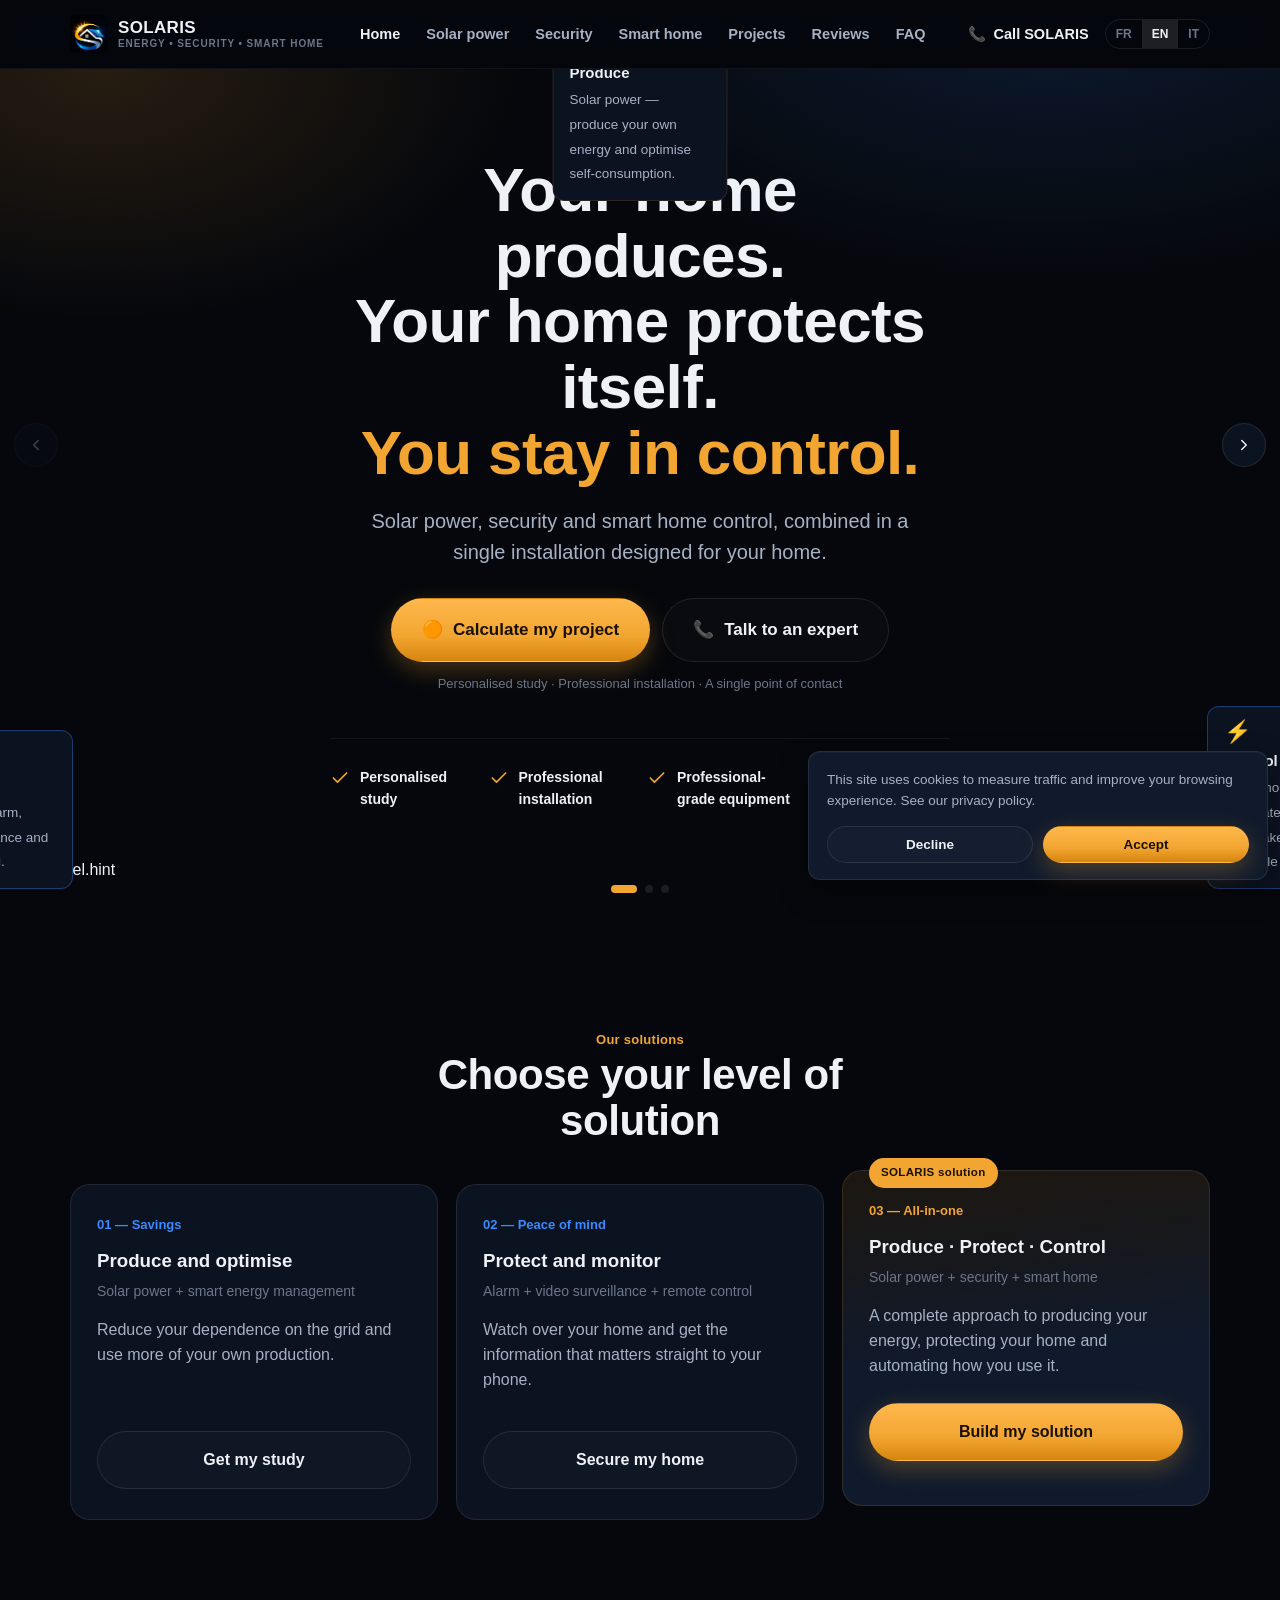
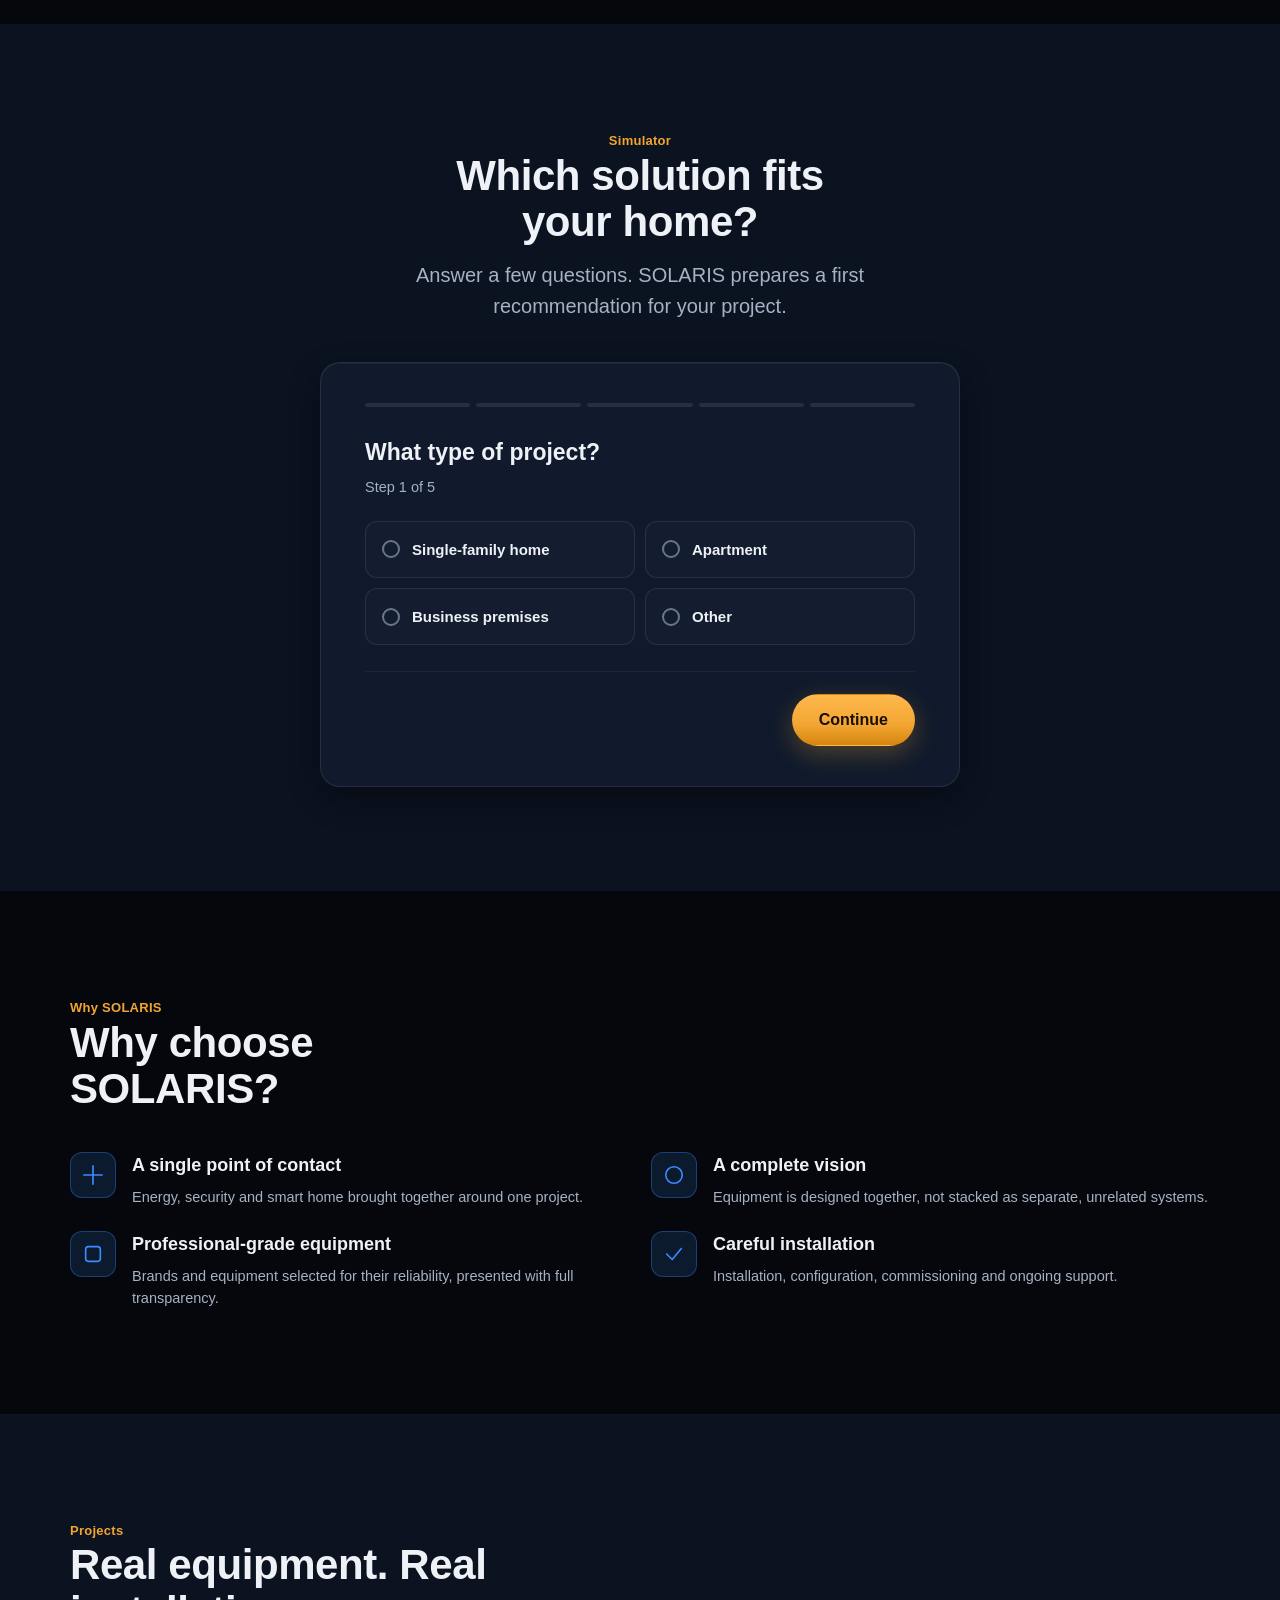
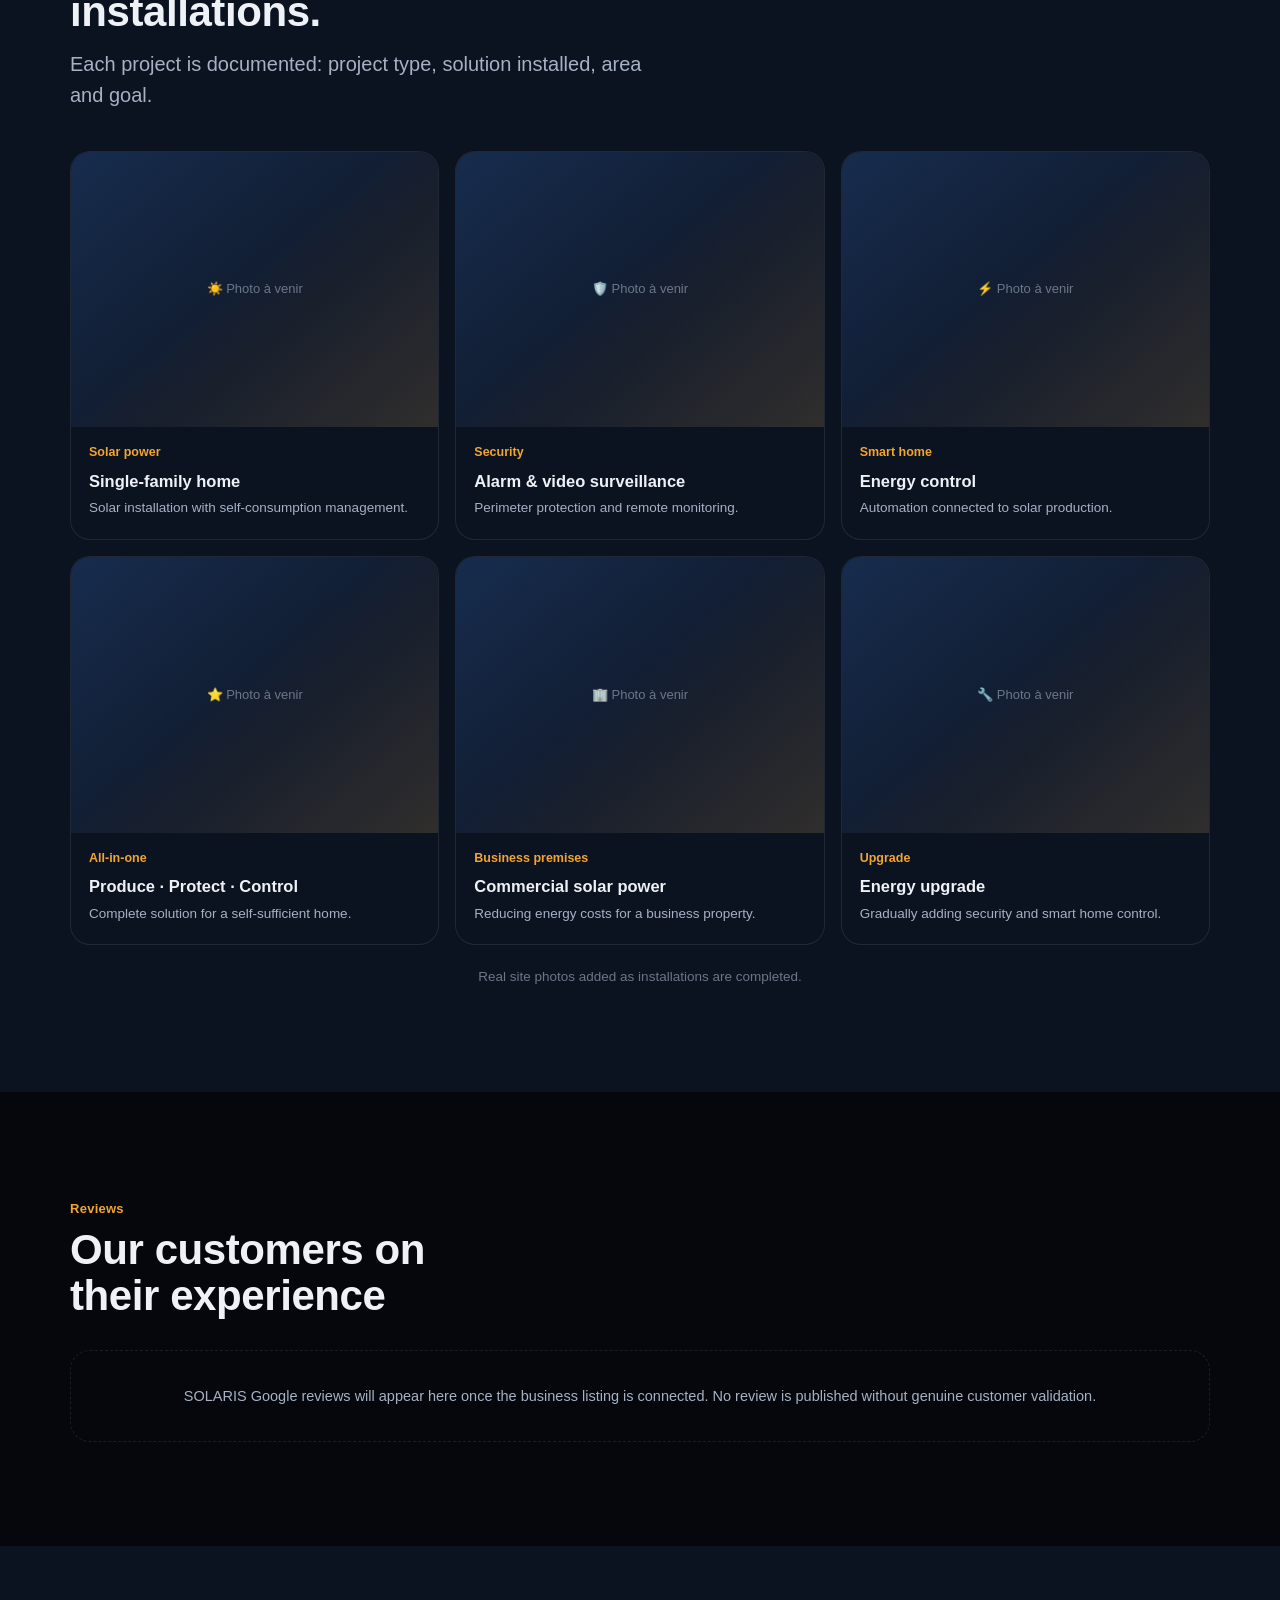
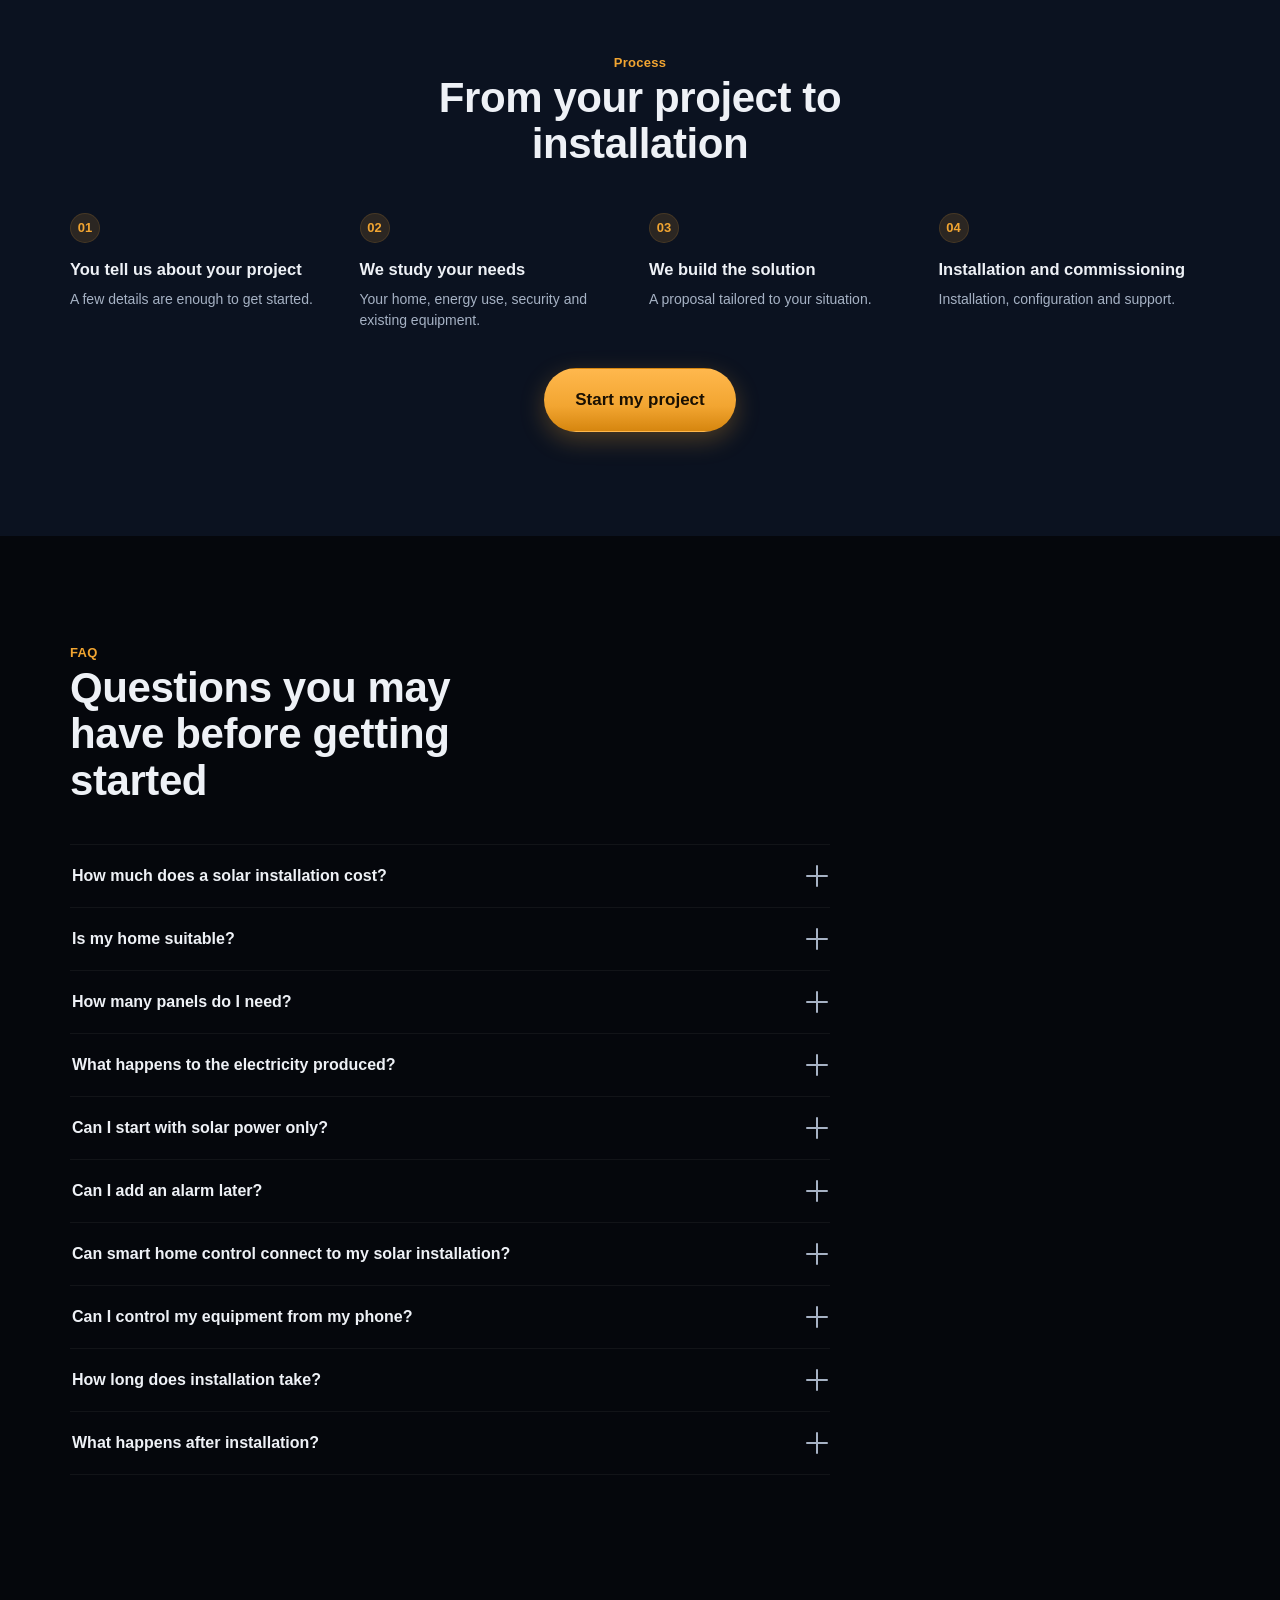
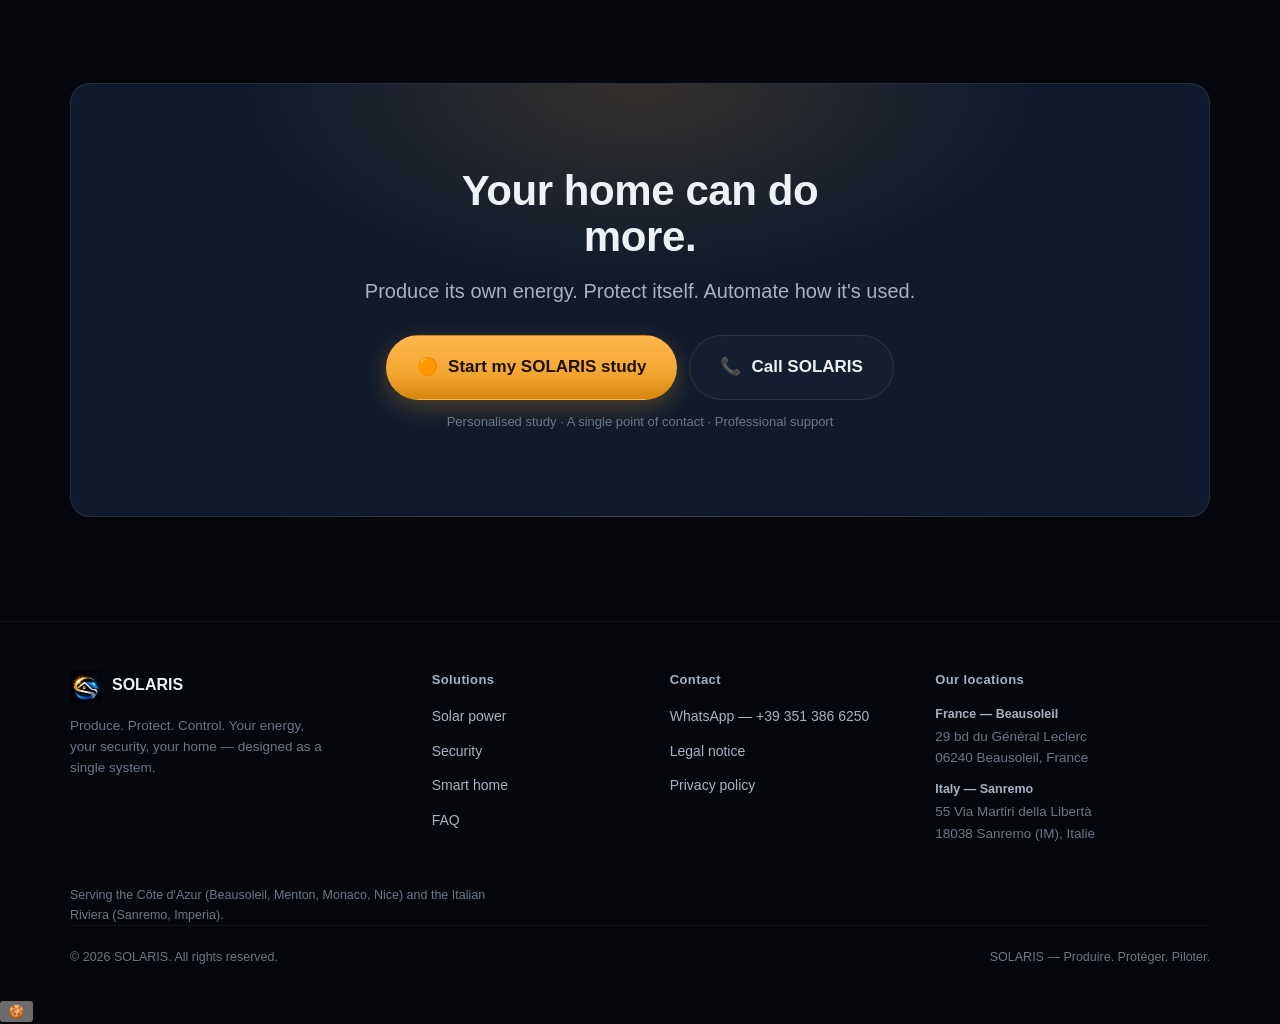
==== commit dfd2c712: "Add files via upload" ====
--- a/index.html
+++ b/index.html
@@ -221,6 +221,11 @@
       <svg width="18" height="18" viewBox="0 0 24 24" fill="none"><path d="M9 18l6-6-6-6" stroke="currentColor" stroke-width="2" stroke-linecap="round" stroke-linejoin="round"/></svg>
     </button>
 
+    <div class="carousel-hint" aria-hidden="true">
+      <svg width="20" height="14" viewBox="0 0 32 22" fill="none"><path d="M2 11h28M2 11l7-7M2 11l7 7M30 11l-7-7M30 11l-7 7" stroke="currentColor" stroke-width="2" stroke-linecap="round" stroke-linejoin="round"/></svg>
+      <span data-i18n="carousel.hint">Faites glisser pour découvrir</span>
+    </div>
+
     <div class="carousel-dots" role="tablist" aria-label="Diapositives">
       <button type="button" class="carousel-dot" role="tab" aria-label="1"></button>
       <button type="button" class="carousel-dot" role="tab" aria-label="2"></button>
@@ -243,6 +248,13 @@
           <p class="benefit" data-i18n="offer1.benefit">Réduire votre dépendance au réseau et augmenter l'utilisation de votre propre production.</p>
           <a href="#simulateur" class="btn btn-ghost" data-i18n="offer1.cta">Étudier mon projet</a>
         </div>
+        <div class="offer">
+          <span class="tag" data-i18n="offer2.tag">02 — Sérénité</span>
+          <h3 data-i18n="offer2.title">Protéger et surveiller</h3>
+          <p class="offer-sub" data-i18n="offer2.sub">Alarme + vidéosurveillance + contrôle à distance</p>
+          <p class="benefit" data-i18n="offer2.benefit">Surveiller votre habitation et recevoir les informations importantes directement sur votre smartphone.</p>
+          <a href="#simulateur" class="btn btn-ghost" data-i18n="offer2.cta">Sécuriser mon habitation</a>
+        </div>
         <div class="offer offer--featured">
           <span class="offer-badge" data-i18n="offer3.badge">Solution SOLARIS</span>
           <span class="tag" data-i18n="offer3.tag">03 — Intégral</span>
@@ -251,13 +263,6 @@
           <p class="benefit" data-i18n="offer3.benefit">Une approche globale pour produire votre énergie, protéger votre habitation et automatiser vos usages.</p>
           <a href="#simulateur" class="btn btn-gold" data-i18n="offer3.cta">Construire ma solution</a>
         </div>
-        <div class="offer">
-          <span class="tag" data-i18n="offer2.tag">02 — Sérénité</span>
-          <h3 data-i18n="offer2.title">Protéger et surveiller</h3>
-          <p class="offer-sub" data-i18n="offer2.sub">Alarme + vidéosurveillance + contrôle à distance</p>
-          <p class="benefit" data-i18n="offer2.benefit">Surveiller votre habitation et recevoir les informations importantes directement sur votre smartphone.</p>
-          <a href="#simulateur" class="btn btn-ghost" data-i18n="offer2.cta">Sécuriser mon habitation</a>
-        </div>
       </div>
     </div>
   </section>
@@ -279,35 +284,35 @@
         <div class="sim-step is-active" data-step="0">
           <h3 data-i18n="sim.s1.title">Quel type de projet ?</h3>
           <p class="step-sub" data-i18n="sim.s1.sub">Étape 1 sur 5</p>
-          <div class="choice-grid" data-field="type">
-            <div class="choice" data-value="Maison individuelle"><span class="dot"></span><span data-i18n="sim.s1.o1">Maison individuelle</span></div>
-            <div class="choice" data-value="Appartement"><span class="dot"></span><span data-i18n="sim.s1.o2">Appartement</span></div>
-            <div class="choice" data-value="Local professionnel"><span class="dot"></span><span data-i18n="sim.s1.o3">Local professionnel</span></div>
-            <div class="choice" data-value="Autre"><span class="dot"></span><span data-i18n="sim.s1.o4">Autre</span></div>
+          <div class="choice-grid" data-field="type" role="radiogroup">
+            <div class="choice" data-value="individual" role="radio" tabindex="0" aria-checked="false"><span class="dot"></span><span data-i18n="sim.s1.o1">Maison individuelle</span></div>
+            <div class="choice" data-value="apartment" role="radio" tabindex="0" aria-checked="false"><span class="dot"></span><span data-i18n="sim.s1.o2">Appartement</span></div>
+            <div class="choice" data-value="business" role="radio" tabindex="0" aria-checked="false"><span class="dot"></span><span data-i18n="sim.s1.o3">Local professionnel</span></div>
+            <div class="choice" data-value="other" role="radio" tabindex="0" aria-checked="false"><span class="dot"></span><span data-i18n="sim.s1.o4">Autre</span></div>
           </div>
         </div>
 
         <div class="sim-step" data-step="1">
           <h3 data-i18n="sim.s2.title">Quel est votre objectif ?</h3>
           <p class="step-sub" data-i18n="sim.s2.sub">Étape 2 sur 5</p>
-          <div class="choice-grid" data-field="goal">
-            <div class="choice" data-value="Réduire ma facture"><span class="dot"></span><span data-i18n="sim.s2.o1">Réduire ma facture</span></div>
-            <div class="choice" data-value="Produire ma propre énergie"><span class="dot"></span><span data-i18n="sim.s2.o2">Produire ma propre énergie</span></div>
-            <div class="choice" data-value="Sécuriser mon habitation"><span class="dot"></span><span data-i18n="sim.s2.o3">Sécuriser mon habitation</span></div>
-            <div class="choice" data-value="Automatiser mes équipements"><span class="dot"></span><span data-i18n="sim.s2.o4">Automatiser mes équipements</span></div>
-            <div class="choice" data-value="Solution complète"><span class="dot"></span><span data-i18n="sim.s2.o5">Solution complète</span></div>
+          <div class="choice-grid" data-field="goal" role="radiogroup">
+            <div class="choice" data-value="bill" role="radio" tabindex="0" aria-checked="false"><span class="dot"></span><span data-i18n="sim.s2.o1">Réduire ma facture</span></div>
+            <div class="choice" data-value="produce" role="radio" tabindex="0" aria-checked="false"><span class="dot"></span><span data-i18n="sim.s2.o2">Produire ma propre énergie</span></div>
+            <div class="choice" data-value="secure" role="radio" tabindex="0" aria-checked="false"><span class="dot"></span><span data-i18n="sim.s2.o3">Sécuriser mon habitation</span></div>
+            <div class="choice" data-value="automate" role="radio" tabindex="0" aria-checked="false"><span class="dot"></span><span data-i18n="sim.s2.o4">Automatiser mes équipements</span></div>
+            <div class="choice" data-value="all" role="radio" tabindex="0" aria-checked="false"><span class="dot"></span><span data-i18n="sim.s2.o5">Solution complète</span></div>
           </div>
         </div>
 
         <div class="sim-step" data-step="2">
           <h3 data-i18n="sim.s3.title">Quel est votre niveau de consommation ?</h3>
           <p class="step-sub" data-i18n="sim.s3.sub">Étape 3 sur 5</p>
-          <div class="choice-grid" data-field="budget">
-            <div class="choice" data-value="Moins de 100 €/mois"><span class="dot"></span><span data-i18n="sim.s3.o1">Moins de 100 €/mois</span></div>
-            <div class="choice" data-value="100 à 200 €/mois"><span class="dot"></span><span data-i18n="sim.s3.o2">100 à 200 €/mois</span></div>
-            <div class="choice" data-value="200 à 300 €/mois"><span class="dot"></span><span data-i18n="sim.s3.o3">200 à 300 €/mois</span></div>
-            <div class="choice" data-value="Plus de 300 €/mois"><span class="dot"></span><span data-i18n="sim.s3.o4">Plus de 300 €/mois</span></div>
-            <div class="choice" data-value="Je ne sais pas"><span class="dot"></span><span data-i18n="sim.s3.o5">Je ne sais pas</span></div>
+          <div class="choice-grid" data-field="budget" role="radiogroup">
+            <div class="choice" data-value="low" role="radio" tabindex="0" aria-checked="false"><span class="dot"></span><span data-i18n="sim.s3.o1">Moins de 100 €/mois</span></div>
+            <div class="choice" data-value="mid" role="radio" tabindex="0" aria-checked="false"><span class="dot"></span><span data-i18n="sim.s3.o2">100 à 200 €/mois</span></div>
+            <div class="choice" data-value="high" role="radio" tabindex="0" aria-checked="false"><span class="dot"></span><span data-i18n="sim.s3.o3">200 à 300 €/mois</span></div>
+            <div class="choice" data-value="veryhigh" role="radio" tabindex="0" aria-checked="false"><span class="dot"></span><span data-i18n="sim.s3.o4">Plus de 300 €/mois</span></div>
+            <div class="choice" data-value="unknown" role="radio" tabindex="0" aria-checked="false"><span class="dot"></span><span data-i18n="sim.s3.o5">Je ne sais pas</span></div>
           </div>
         </div>
 
@@ -358,6 +363,11 @@
           </div>
           <h3 data-i18n="sim.success.title">Votre demande est bien enregistrée.</h3>
           <p data-i18n="sim.success.text">Un expert SOLARIS étudie votre projet et vous contacte sur WhatsApp pour la suite.</p>
+          <div class="estimate-box" style="display:none">
+            <span class="estimate-label" data-i18n="sim.estimate.title">Gain annuel estimé</span>
+            <div class="estimate-value"></div>
+            <p class="estimate-disclaimer" data-i18n="sim.estimate.disclaimer">Estimation indicative à partir de projets comparables — le chiffre définitif sera déterminé lors de l'étude gratuite, en tenant compte de l'exposition de votre toiture.</p>
+          </div>
           <div class="recap"></div>
           <div class="hero-actions" style="justify-content:center">
             <button type="button" class="btn btn-gold" data-wa-submit>🟢 <span data-i18n="sim.success.cta">Ouvrir WhatsApp</span></button>
@@ -545,6 +555,7 @@
     <button type="button" class="btn btn-gold" data-cookie="accepted" data-i18n="cookie.accept">Accepter</button>
   </div>
 </div>
+<button type="button" class="cookie-reopen" aria-label="Gérer les cookies" data-i18n-aria="cookie.manage" title="Cookies">🍪</button>
 
 <script src="assets/js/i18n.js"></script>
 <script src="assets/js/main.js"></script>
--- a/assets/css/style.css
+++ b/assets/css/style.css
@@ -315,7 +315,7 @@
 }
 
 /* =========================================================
-   Hero
+   Hero / Intro carousel
    ========================================================= */
 .hero{
   position:relative;
@@ -327,24 +327,9 @@
   overflow:hidden;
 }
 @media (min-width: 860px){ .hero{ padding: 96px 0 100px; } }
-.hero-grid{
-  display:grid;
-  gap: 40px;
-  align-items:center;
-}
-@media (min-width: 980px){
-  .hero-grid{ grid-template-columns: 1.05fr 0.95fr; gap: 56px; }
-}
 .hero h1{ margin-bottom: 20px; }
 .hero h1 em{ font-style:normal; color: var(--gold); }
 .hero-actions{ display:flex; flex-wrap:wrap; gap:12px; margin-top: 30px; }
-.hero-visual{
-  position:relative;
-  aspect-ratio: 1/1;
-  max-width: 420px;
-  margin: 0 auto;
-}
-.hero-visual svg{ width:100%; height:100%; }
 
 .trust-strip{
   margin-top: 44px;
@@ -353,6 +338,7 @@
   display:grid;
   grid-template-columns: repeat(2,1fr);
   gap: 18px 14px;
+  text-align:left;
 }
 @media (min-width: 640px){
   .trust-strip{ grid-template-columns: repeat(4,1fr); }
@@ -361,20 +347,87 @@
 .trust-item svg{ flex-shrink:0; width:20px; height:20px; color: var(--gold); margin-top:1px; }
 .trust-item span{ font-size: 14px; font-weight:600; color: var(--ink); }
 
+/* Carousel mechanics */
+.intro-carousel{ padding: 0; }
+.carousel-track{
+  display:flex;
+  overflow-x:auto;
+  scroll-snap-type: x mandatory;
+  scroll-behavior:smooth;
+  -webkit-overflow-scrolling:touch;
+  scrollbar-width:none;
+}
+.carousel-track::-webkit-scrollbar{ display:none; }
+.carousel-slide{
+  flex: 0 0 100%;
+  min-width:100%;
+  scroll-snap-align:start;
+  scroll-snap-stop:always;
+  display:flex;
+  align-items:center;
+  justify-content:center;
+  text-align:center;
+  padding: 52px 20px 36px;
+}
+@media (min-width: 860px){ .carousel-slide{ padding: 88px 24px 48px; min-height: 560px; } }
+.slide-inner{ max-width: 620px; width:100%; margin:0 auto; }
+
+.carousel-dots{
+  display:flex;
+  justify-content:center;
+  align-items:center;
+  gap: 8px;
+  padding: 2px 0 30px;
+}
+.carousel-dot{
+  width:8px; height:8px;
+  border-radius: 999px;
+  background: var(--line);
+  border:none;
+  padding:0;
+  cursor:pointer;
+  transition: all .25s ease;
+}
+.carousel-dot.is-active{ width:26px; background: var(--gold); }
+
+.carousel-arrow{
+  position:absolute;
+  top:44%;
+  transform: translateY(-50%);
+  width:44px; height:44px;
+  border-radius:50%;
+  background: var(--night-raised);
+  border:1px solid var(--line);
+  color: var(--ink);
+  align-items:center;
+  justify-content:center;
+  cursor:pointer;
+  z-index:5;
+  display:none;
+}
+.carousel-arrow--prev{ left:14px; }
+.carousel-arrow--next{ right:14px; }
+.carousel-arrow.is-disabled{ opacity:.25; pointer-events:none; }
+@media (min-width: 860px){ .carousel-arrow{ display:flex; } }
+
+/* Slide 3: compact static node cards (reused from the positioning hub) */
+.carousel-slide .hub-node{ text-align:left; }
+
 /* =========================================================
    Objective picker cards
    ========================================================= */
 .objective-grid{
   display:grid;
-  gap: 14px;
-  grid-template-columns: 1fr;
-}
-@media (min-width: 640px){ .objective-grid{ grid-template-columns: repeat(2,1fr); } }
+  gap: 10px;
+  grid-template-columns: repeat(2,1fr);
+  text-align:left;
+}
+@media (min-width: 640px){ .objective-grid{ gap: 14px; } }
 @media (min-width: 980px){ .objective-grid{ grid-template-columns: repeat(4,1fr); } }
 
 .objective-card{
   display:block;
-  padding: 26px 22px;
+  padding: 18px 16px;
   border-radius: var(--radius-l);
   background: var(--night-raised);
   border: 1px solid var(--line);
@@ -382,10 +435,14 @@
   transition: border-color .18s ease, transform .18s ease, background .18s ease;
   text-align:left;
 }
+@media (min-width: 640px){ .objective-card{ padding: 26px 22px; } }
 .objective-card:hover{ border-color: var(--electric-line); transform: translateY(-3px); background: var(--night-panel); }
-.objective-card .ico{ font-size: 26px; margin-bottom: 14px; display:block; }
-.objective-card h3{ margin-bottom: 8px; }
-.objective-card p{ color: var(--ink-dim); font-size: 14.5px; }
+.objective-card .ico{ font-size: 22px; margin-bottom: 10px; display:block; }
+@media (min-width: 640px){ .objective-card .ico{ font-size: 26px; margin-bottom: 14px; } }
+.objective-card h3{ margin-bottom: 6px; font-size: 15.5px; }
+@media (min-width: 640px){ .objective-card h3{ font-size: 18px; } }
+.objective-card p{ color: var(--ink-dim); font-size: 13px; }
+@media (min-width: 640px){ .objective-card p{ font-size: 14.5px; } }
 
 /* =========================================================
    Positioning hub (Produire / Protéger / Piloter)
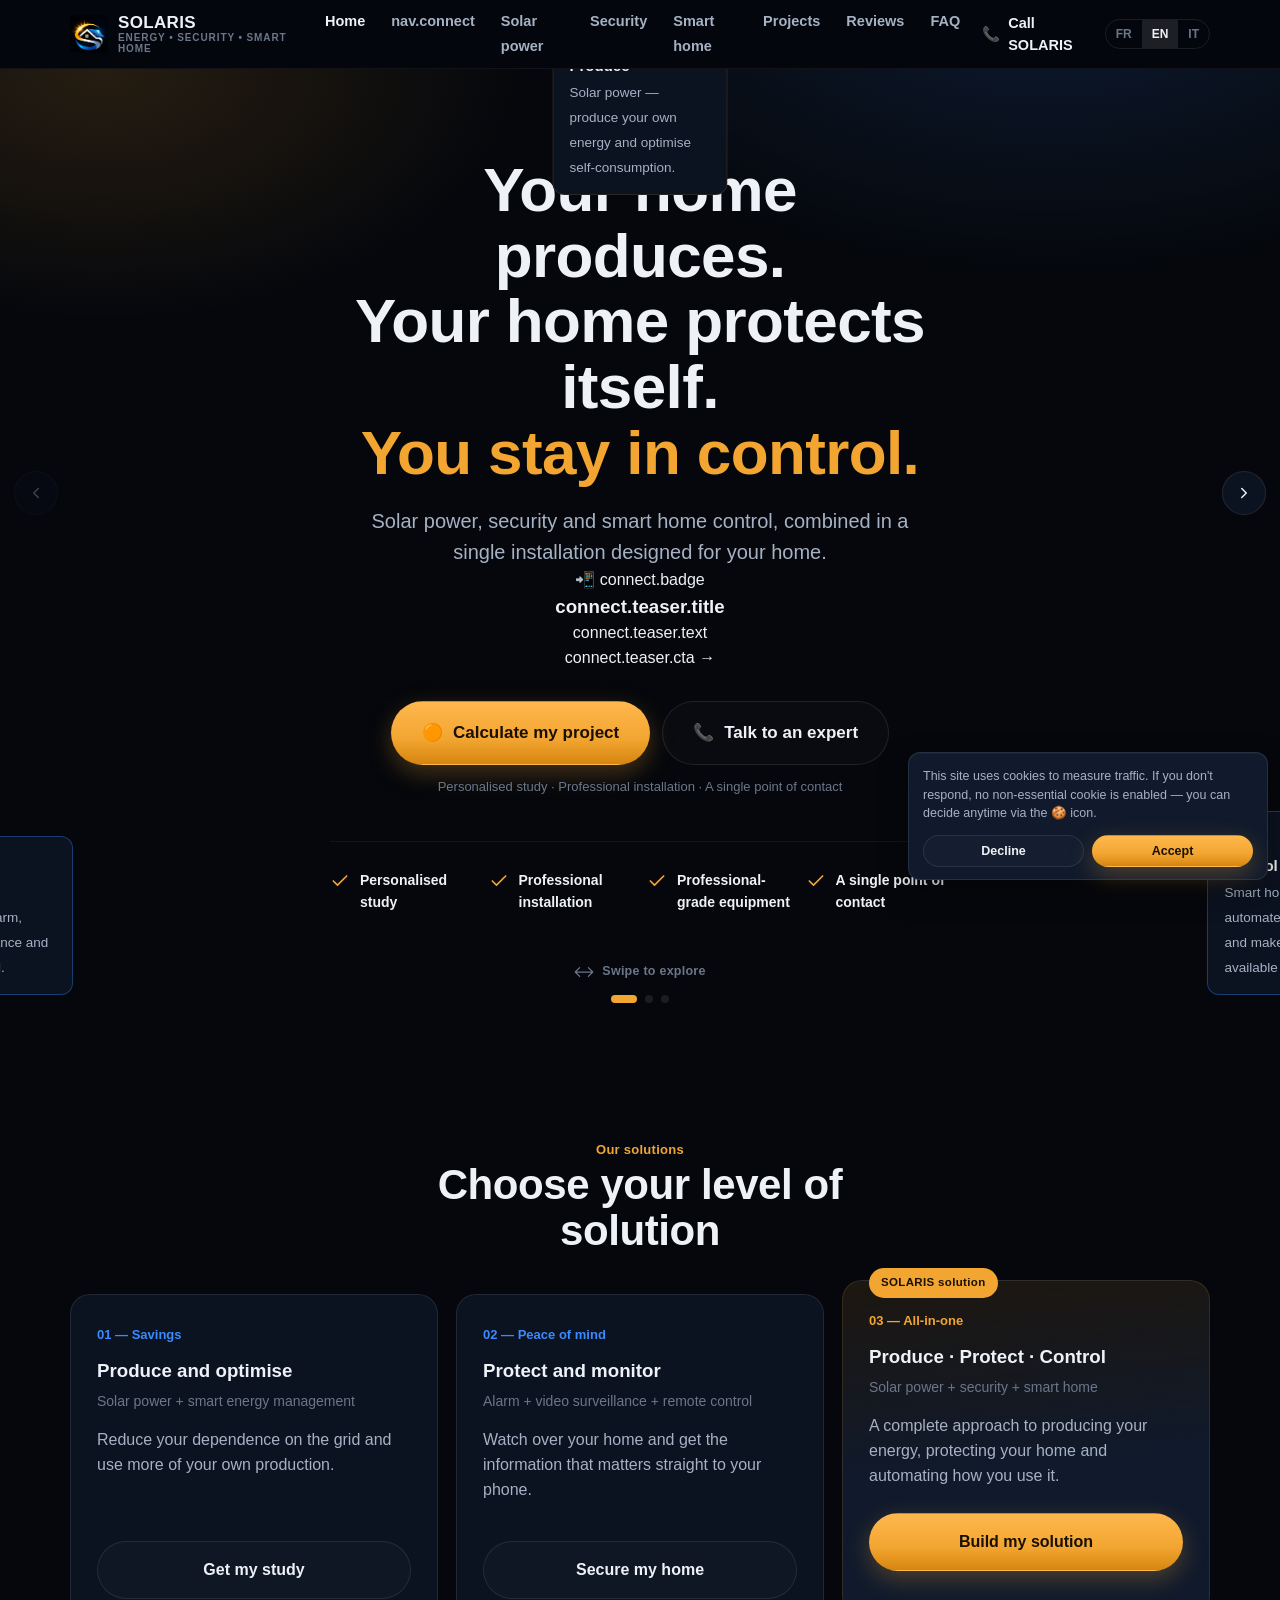
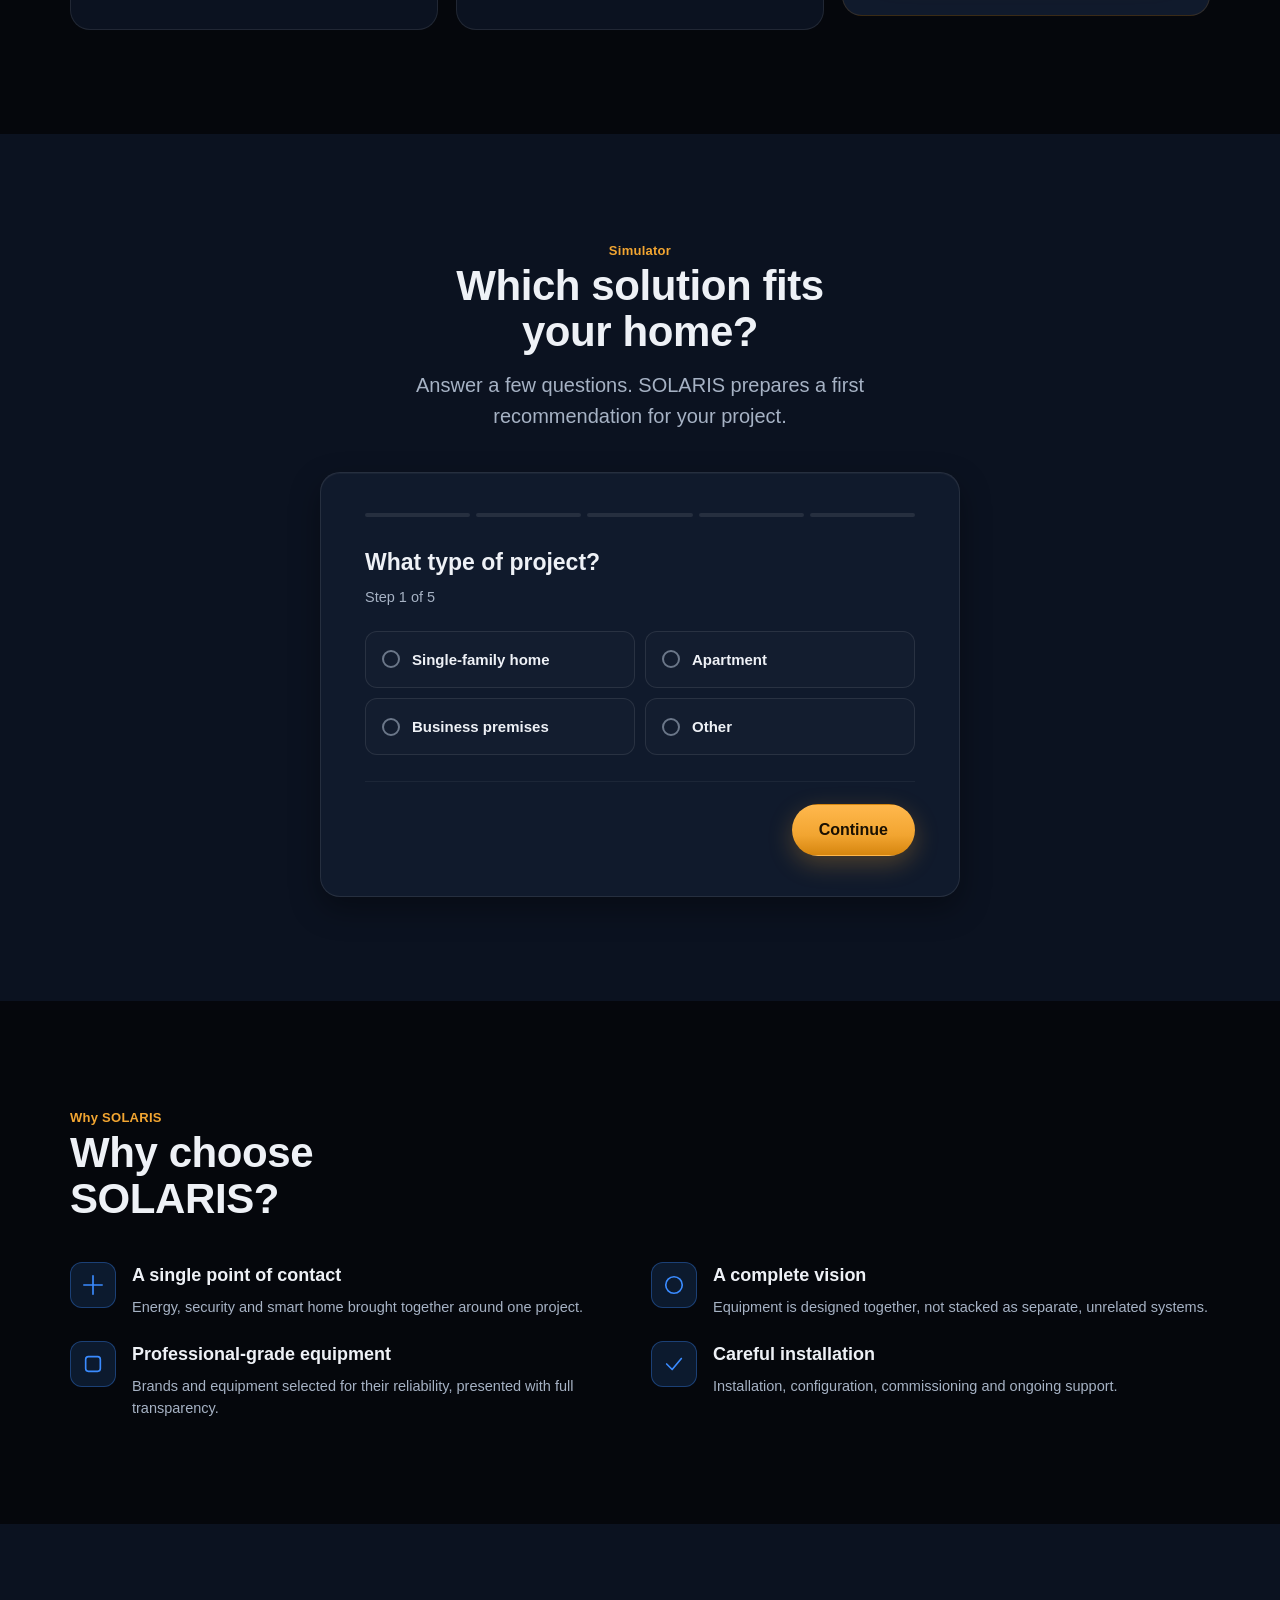
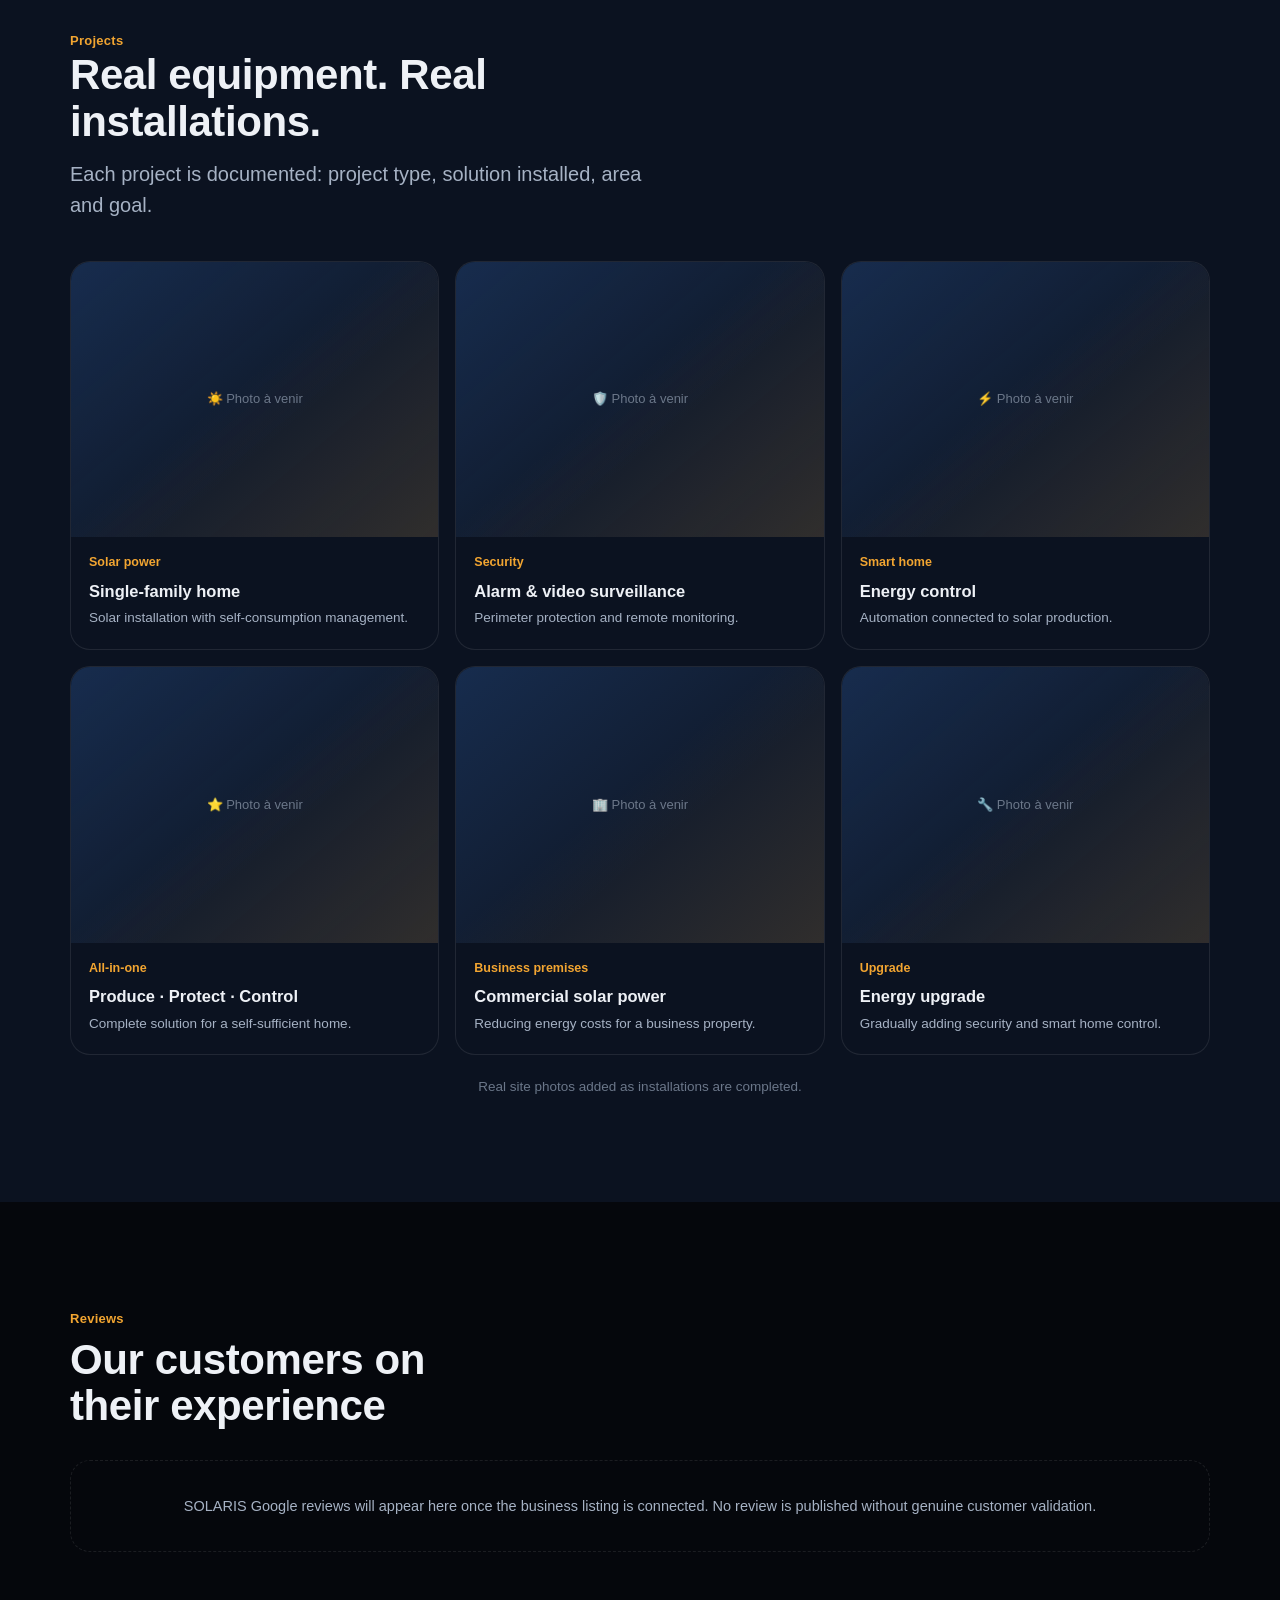
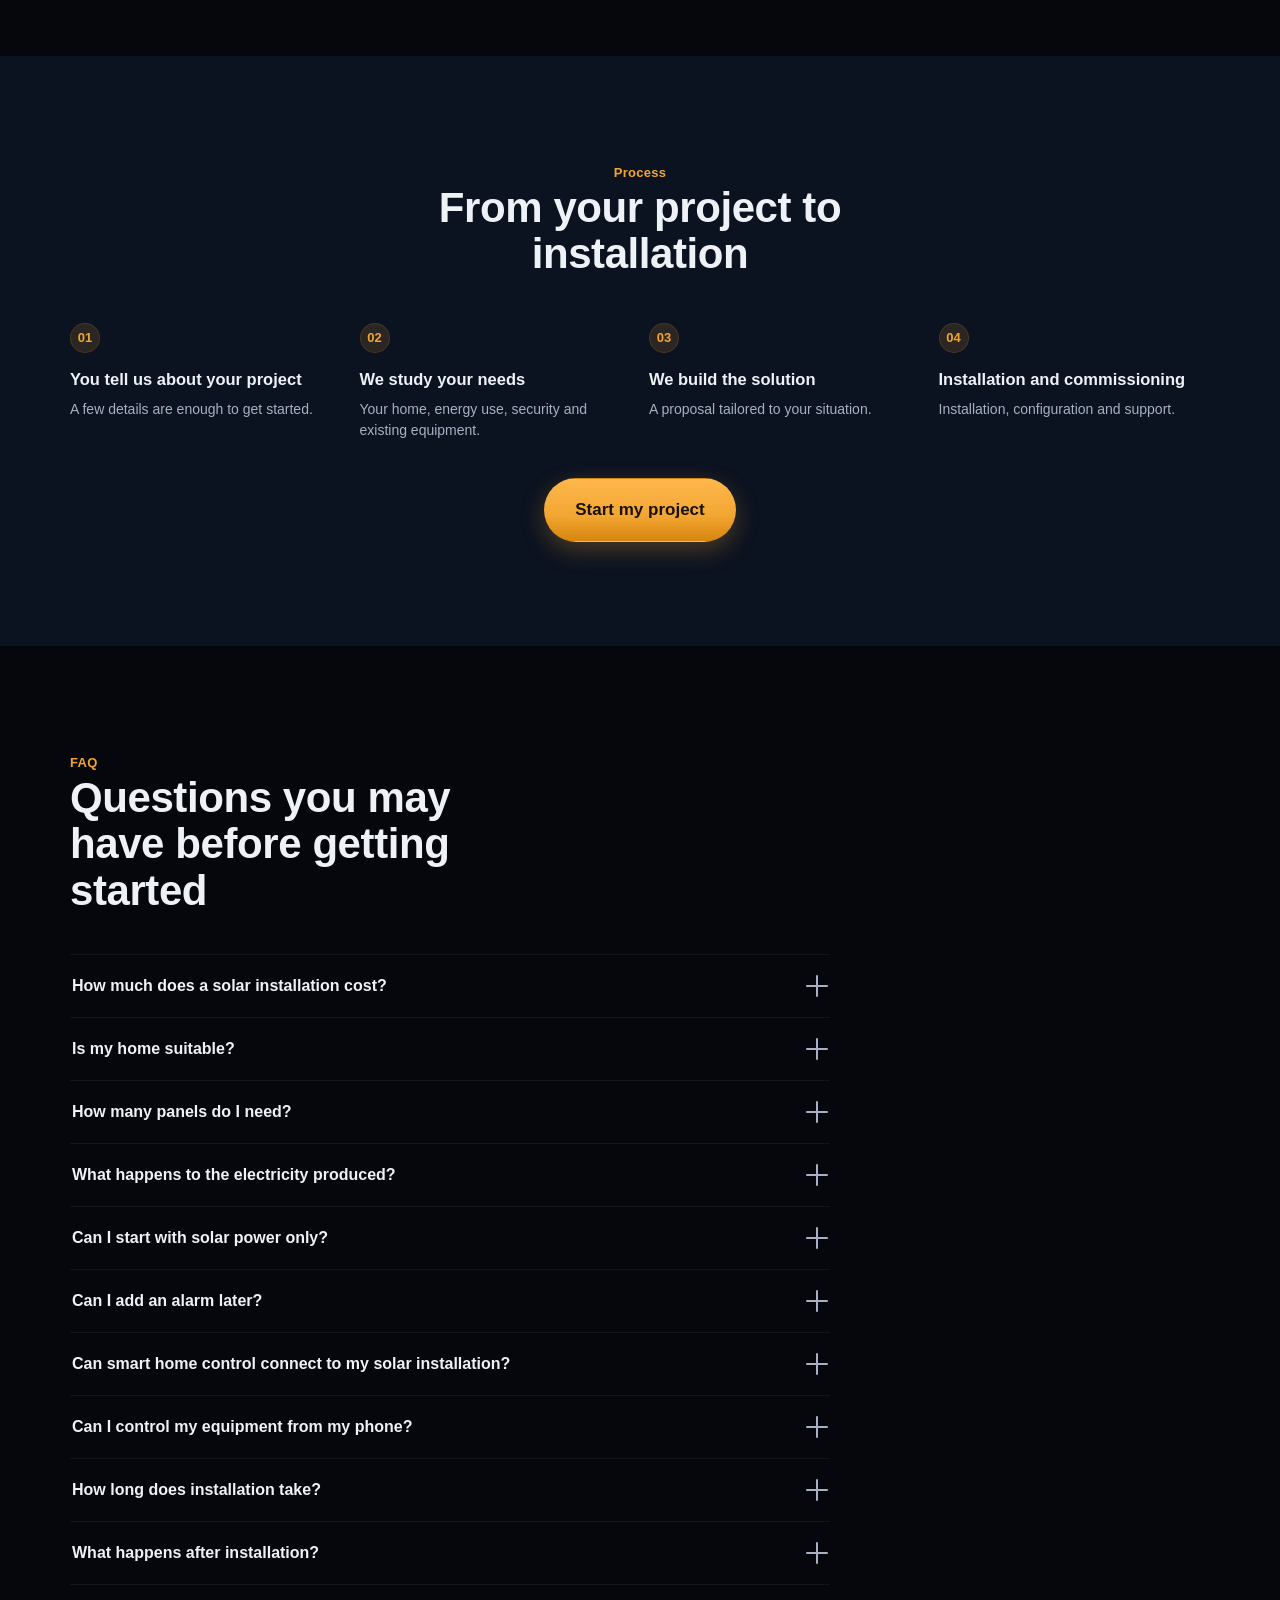
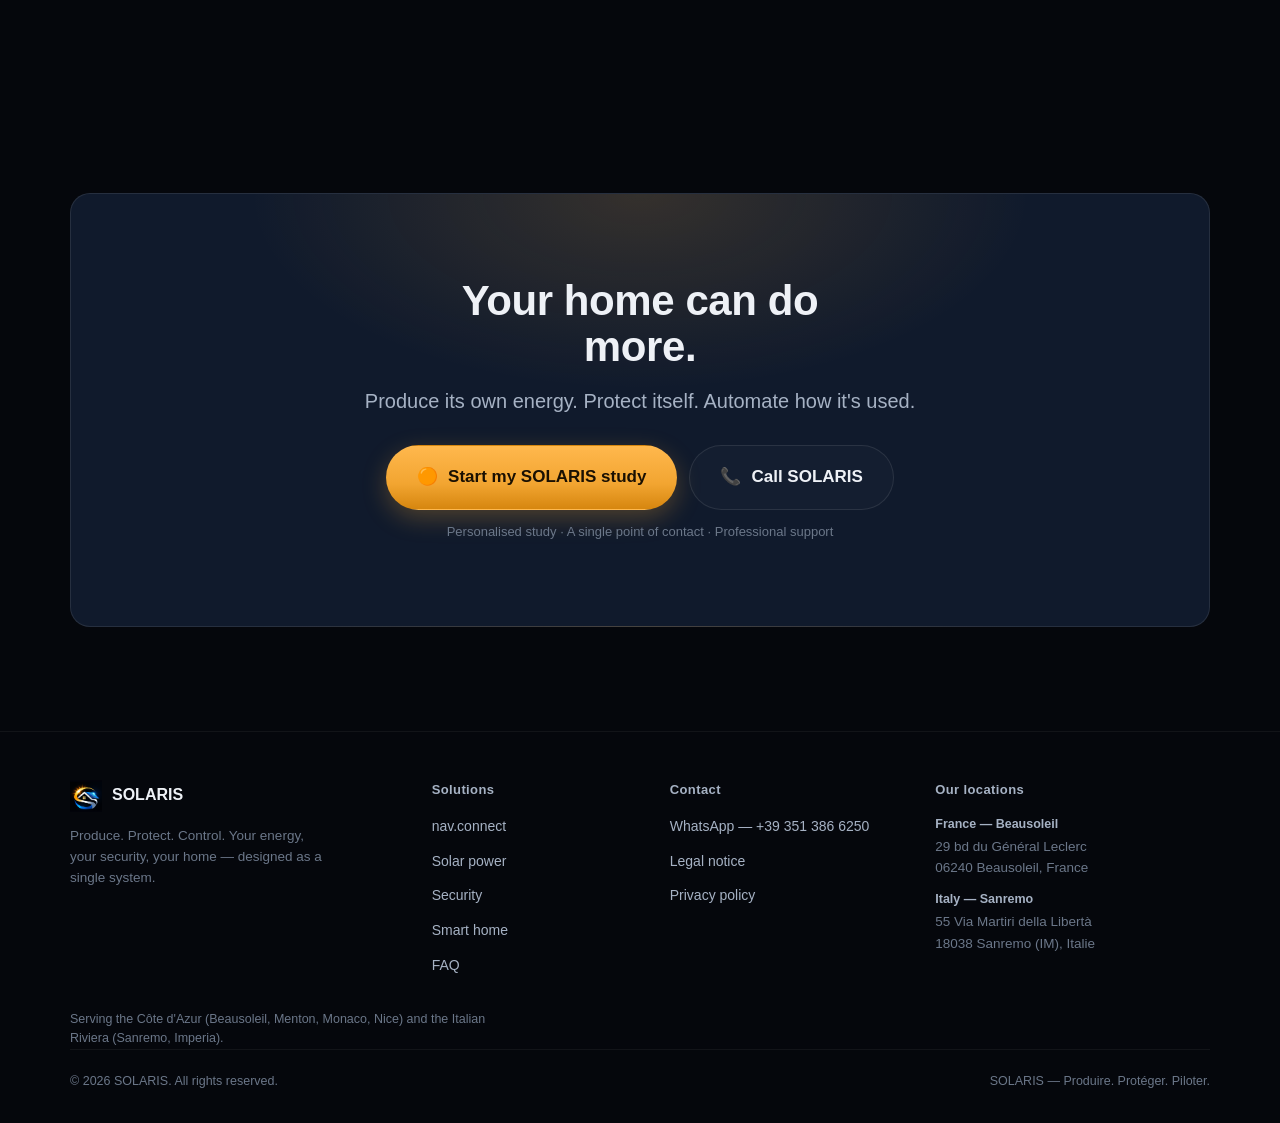
==== commit 312e7512: "Add files via upload" ====
--- a/index.html
+++ b/index.html
@@ -74,6 +74,7 @@
     <nav class="main-nav" aria-label="Navigation principale">
       <ul>
         <li><a href="#objectif" data-i18n="nav.home">Accueil</a></li>
+        <li><a href="connect.html" data-i18n="nav.connect">SOLARIS Connect</a></li>
         <li><a href="photovoltaique.html" data-i18n="nav.solar">Photovoltaïque</a></li>
         <li><a href="securite.html" data-i18n="nav.security">Sécurité</a></li>
         <li><a href="domotique.html" data-i18n="nav.domotic">Domotique</a></li>
@@ -104,6 +105,7 @@
   </div>
   <ul>
     <li><a href="#objectif" data-i18n="nav.home">Accueil</a></li>
+        <li><a href="connect.html" data-i18n="nav.connect">SOLARIS Connect</a></li>
     <li><a href="photovoltaique.html" data-i18n="nav.solar">Photovoltaïque</a></li>
     <li><a href="securite.html" data-i18n="nav.security">Sécurité</a></li>
     <li><a href="domotique.html" data-i18n="nav.domotic">Domotique</a></li>
@@ -129,6 +131,17 @@
             <em data-i18n="hero.title_l3">Vous gardez le contrôle.</em>
           </h1>
           <p class="lede" style="margin:18px auto 0" data-i18n="hero.lede">Photovoltaïque, sécurité et domotique réunis dans une seule installation pensée pour votre habitat.</p>
+
+          <a href="connect.html" class="connect-teaser">
+            <span class="ico">📲</span>
+            <span class="connect-teaser-body">
+              <span class="badge" data-i18n="connect.badge">Nouveau</span>
+              <h3 data-i18n="connect.teaser.title">Votre maison. Votre voiture. Vos bureaux. Un seul geste.</h3>
+              <p data-i18n="connect.teaser.text">Avec la domotique autonome SOLARIS, pilotez tout, de partout, sans jamais dépendre du réseau électrique.</p>
+              <span data-i18n="connect.teaser.cta">Découvrir l'accès total</span> →
+            </span>
+          </a>
+
           <div class="hero-actions" style="justify-content:center">
             <a href="#simulateur" class="btn btn-gold btn-lg">🟠 <span data-i18n="hero.cta_primary">Calculer mon projet</span></a>
             <a href="#" class="btn btn-ghost btn-lg" data-wa-call>📞 <span data-i18n="hero.cta_secondary">Parler à un expert</span></a>
@@ -268,7 +281,7 @@
   </section>
 
   <!-- SIMULATOR -->
-  <section class="section section--raised" id="simulateur">
+  <section class="section section--raised">
     <div class="container">
       <div class="section-head center">
         <span class="eyebrow" data-i18n="sim.eyebrow">Simulateur</span>
@@ -276,7 +289,7 @@
         <p class="lede" style="margin:14px auto 0" data-i18n="sim.lede">Répondez à quelques questions. SOLARIS prépare une première orientation adaptée à votre projet.</p>
       </div>
 
-      <div class="simulator" style="max-width:640px;margin:0 auto;">
+      <div class="simulator" id="simulateur" style="max-width:640px;margin:0 auto;">
         <div class="sim-progress">
           <i></i><i></i><i></i><i></i><i></i>
         </div>
@@ -509,6 +522,7 @@
       <div class="footer-col">
         <h4 data-i18n="footer.col_pages">Solutions</h4>
         <ul>
+          <li><a href="connect.html" data-i18n="nav.connect">SOLARIS Connect</a></li>
           <li><a href="photovoltaique.html" data-i18n="nav.solar">Photovoltaïque</a></li>
           <li><a href="securite.html" data-i18n="nav.security">Sécurité</a></li>
           <li><a href="domotique.html" data-i18n="nav.domotic">Domotique</a></li>
--- a/assets/css/style.css
+++ b/assets/css/style.css
@@ -409,6 +409,29 @@
 .carousel-arrow--next{ right:14px; }
 .carousel-arrow.is-disabled{ opacity:.25; pointer-events:none; }
 @media (min-width: 860px){ .carousel-arrow{ display:flex; } }
+
+.carousel-hint{
+  display:flex;
+  align-items:center;
+  justify-content:center;
+  gap: 8px;
+  color: var(--ink-faint);
+  font-size: 12.5px;
+  font-weight:600;
+  letter-spacing: 0.02em;
+  padding-bottom: 12px;
+  opacity: 1;
+  transition: opacity .4s ease;
+}
+.carousel-hint svg{ animation: hintSlide 1.8s ease-in-out infinite; }
+.carousel-hint.is-hidden{ opacity: 0; pointer-events:none; }
+@keyframes hintSlide{
+  0%, 100%{ transform: translateX(0); }
+  50%{ transform: translateX(4px); }
+}
+@media (prefers-reduced-motion: reduce){
+  .carousel-hint svg{ animation: none; }
+}
 
 /* Slide 3: compact static node cards (reused from the positioning hub) */
 .carousel-slide .hub-node{ text-align:left; }
@@ -700,6 +723,37 @@
 .recap b{ color: var(--ink); }
 .recap div{ padding: 4px 0; }
 
+.estimate-box{
+  background:
+    radial-gradient(320px 160px at 50% 0%, rgba(242,165,49,0.16), transparent 65%),
+    var(--night-panel);
+  border: 1px solid var(--gold-soft);
+  border-radius: var(--radius-m);
+  padding: 20px 22px;
+  margin-top: 20px;
+  text-align:center;
+}
+.estimate-label{
+  display:block;
+  font-size: 12.5px;
+  font-weight:700;
+  color: var(--gold);
+  letter-spacing:0.03em;
+  margin-bottom: 6px;
+}
+.estimate-value{
+  font-size: clamp(24px, 5vw, 30px);
+  font-weight: 800;
+  color: var(--ink);
+  margin-bottom: 8px;
+}
+.estimate-disclaimer{
+  font-size: 12px;
+  color: var(--ink-faint);
+  max-width: 42ch;
+  margin: 0 auto;
+}
+
 /* =========================================================
    Why us
    ========================================================= */
@@ -1018,28 +1072,52 @@
 .legal li::before{ content:"–"; position:absolute; left:0; color: var(--ink-faint); }
 
 /* =========================================================
-   Cookie banner
+   Cookie banner (compact) + reopen affordance
    ========================================================= */
 .cookie-bar{
   position: fixed;
   left: 12px; right: 12px; bottom: 12px;
   z-index: 80;
-  max-width: 460px;
+  max-width: 360px;
   margin-left:auto;
   background: var(--night-panel);
   border: 1px solid var(--line);
   border-radius: var(--radius-m);
-  padding: 18px 18px 16px;
+  padding: 14px 14px 12px;
   box-shadow: var(--shadow-1);
   display:none;
+  opacity:0;
+  transform: translateY(8px);
+  transition: opacity .3s ease, transform .3s ease;
 }
 .cookie-bar.is-visible{ display:block; }
-.cookie-bar p{ font-size: 13.5px; color: var(--ink-dim); margin-bottom: 14px; }
+.cookie-bar.is-shown{ opacity:1; transform:none; }
+.cookie-bar p{ font-size: 12.5px; line-height:1.5; color: var(--ink-dim); margin-bottom: 12px; }
 .cookie-bar a{ color: var(--ink); text-decoration: underline; }
-.cookie-actions{ display:flex; gap:10px; }
-.cookie-actions .btn{ padding: 10px 16px; font-size: 13.5px; flex:1; }
+.cookie-actions{ display:flex; gap:8px; }
+.cookie-actions .btn{ padding: 8px 12px; font-size: 12.5px; flex:1; }
 @media (min-width: 980px){ .cookie-bar{ bottom: 20px; } }
 @media (max-width: 979px){ .cookie-bar{ bottom: calc(78px + var(--safe-b)); } }
+
+.cookie-reopen{
+  position: fixed;
+  left: 14px;
+  bottom: calc(14px + var(--safe-b));
+  z-index: 75;
+  width: 38px; height: 38px;
+  border-radius: 50%;
+  background: var(--night-raised);
+  border: 1px solid var(--line);
+  color: var(--ink-dim);
+  font-size: 17px;
+  display:none;
+  align-items:center;
+  justify-content:center;
+  cursor:pointer;
+  box-shadow: var(--shadow-1);
+}
+.cookie-reopen.is-visible{ display:flex; }
+@media (max-width: 979px){ .cookie-reopen{ bottom: calc(84px + var(--safe-b)); } }
 
 /* =========================================================
    Utilities
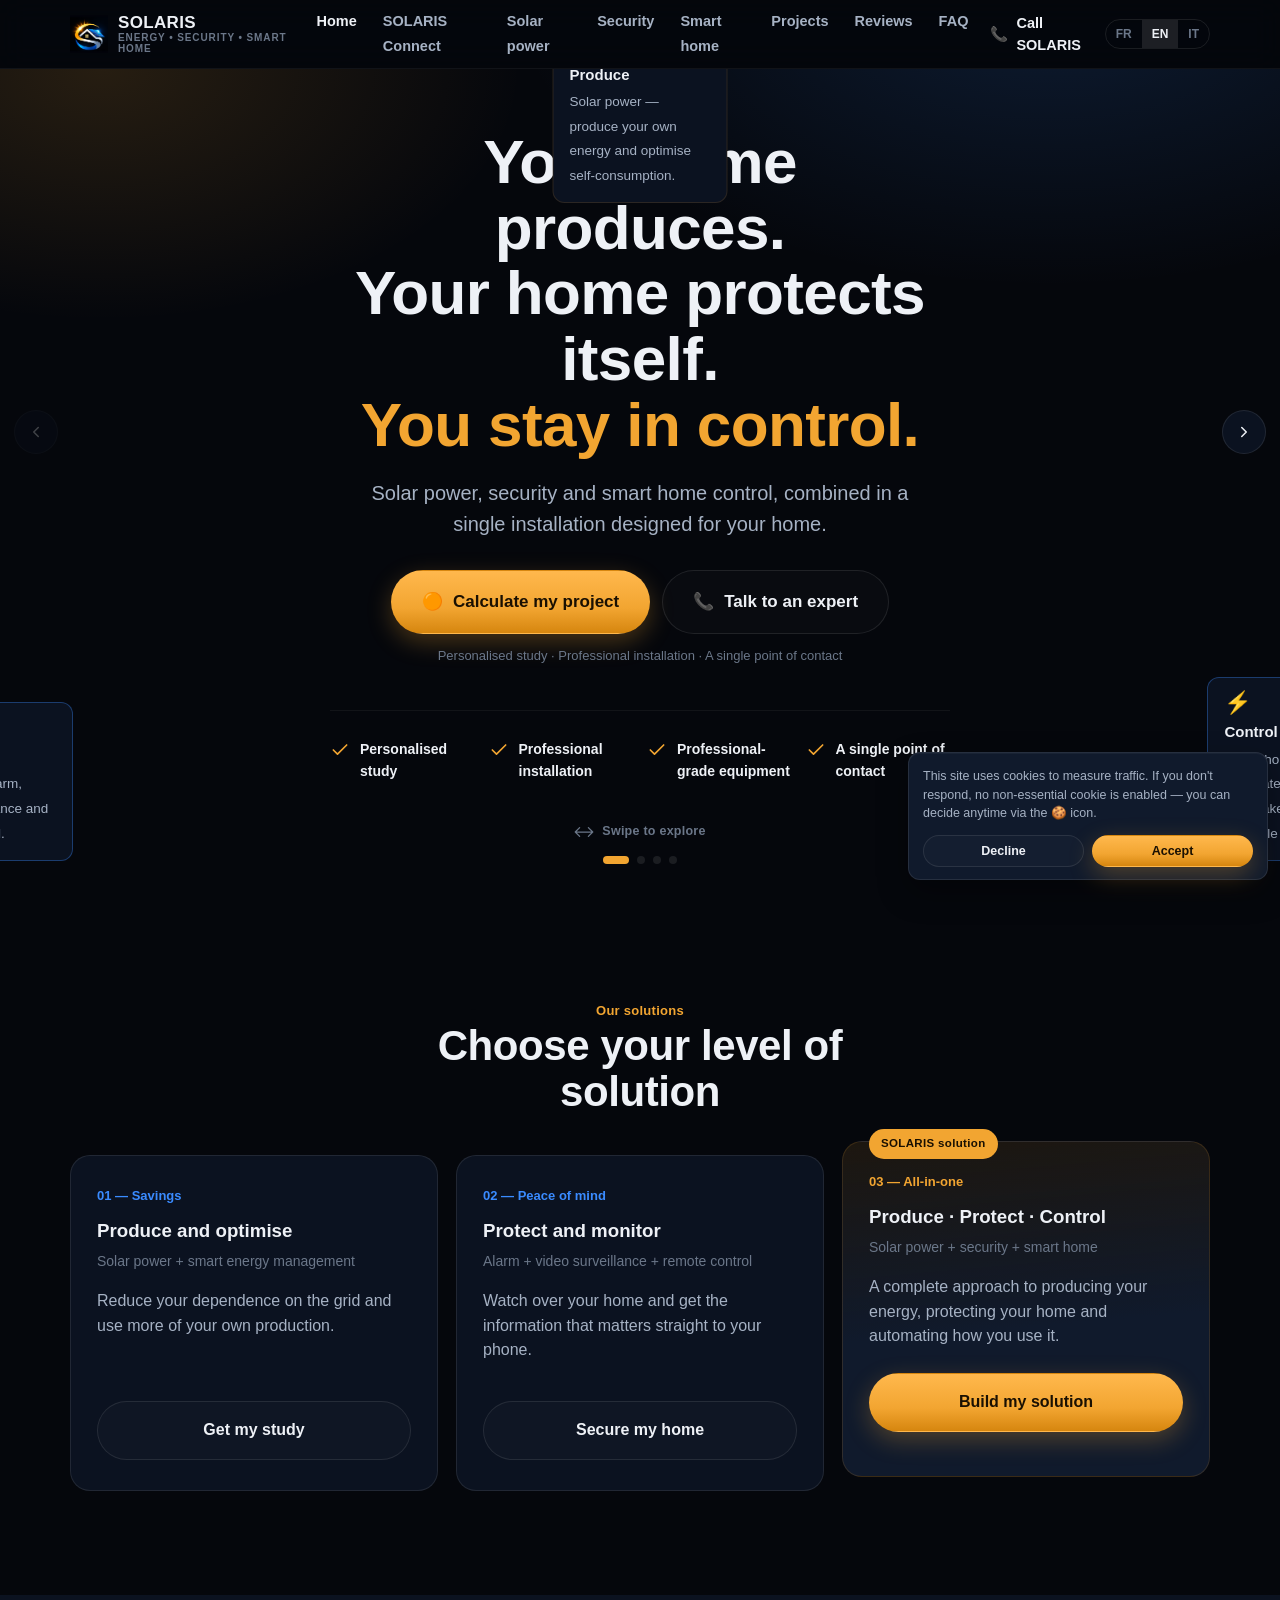
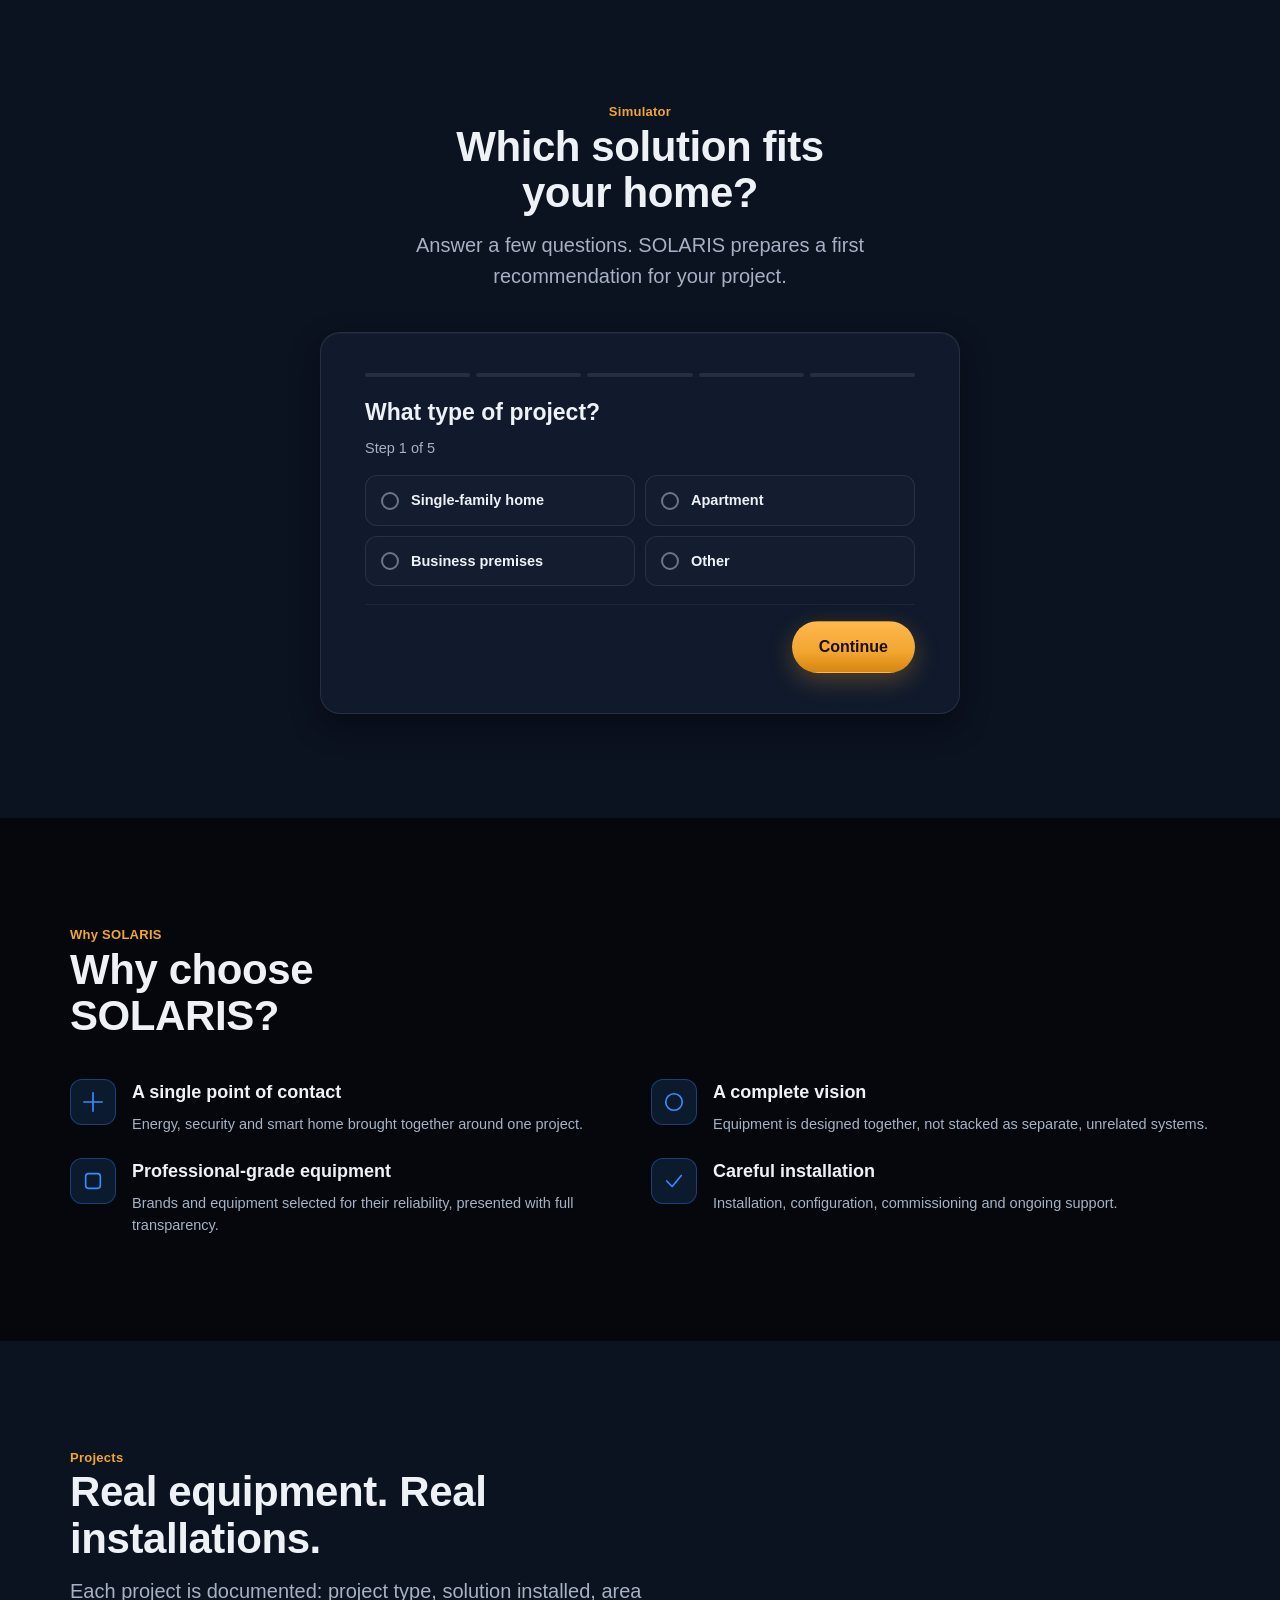
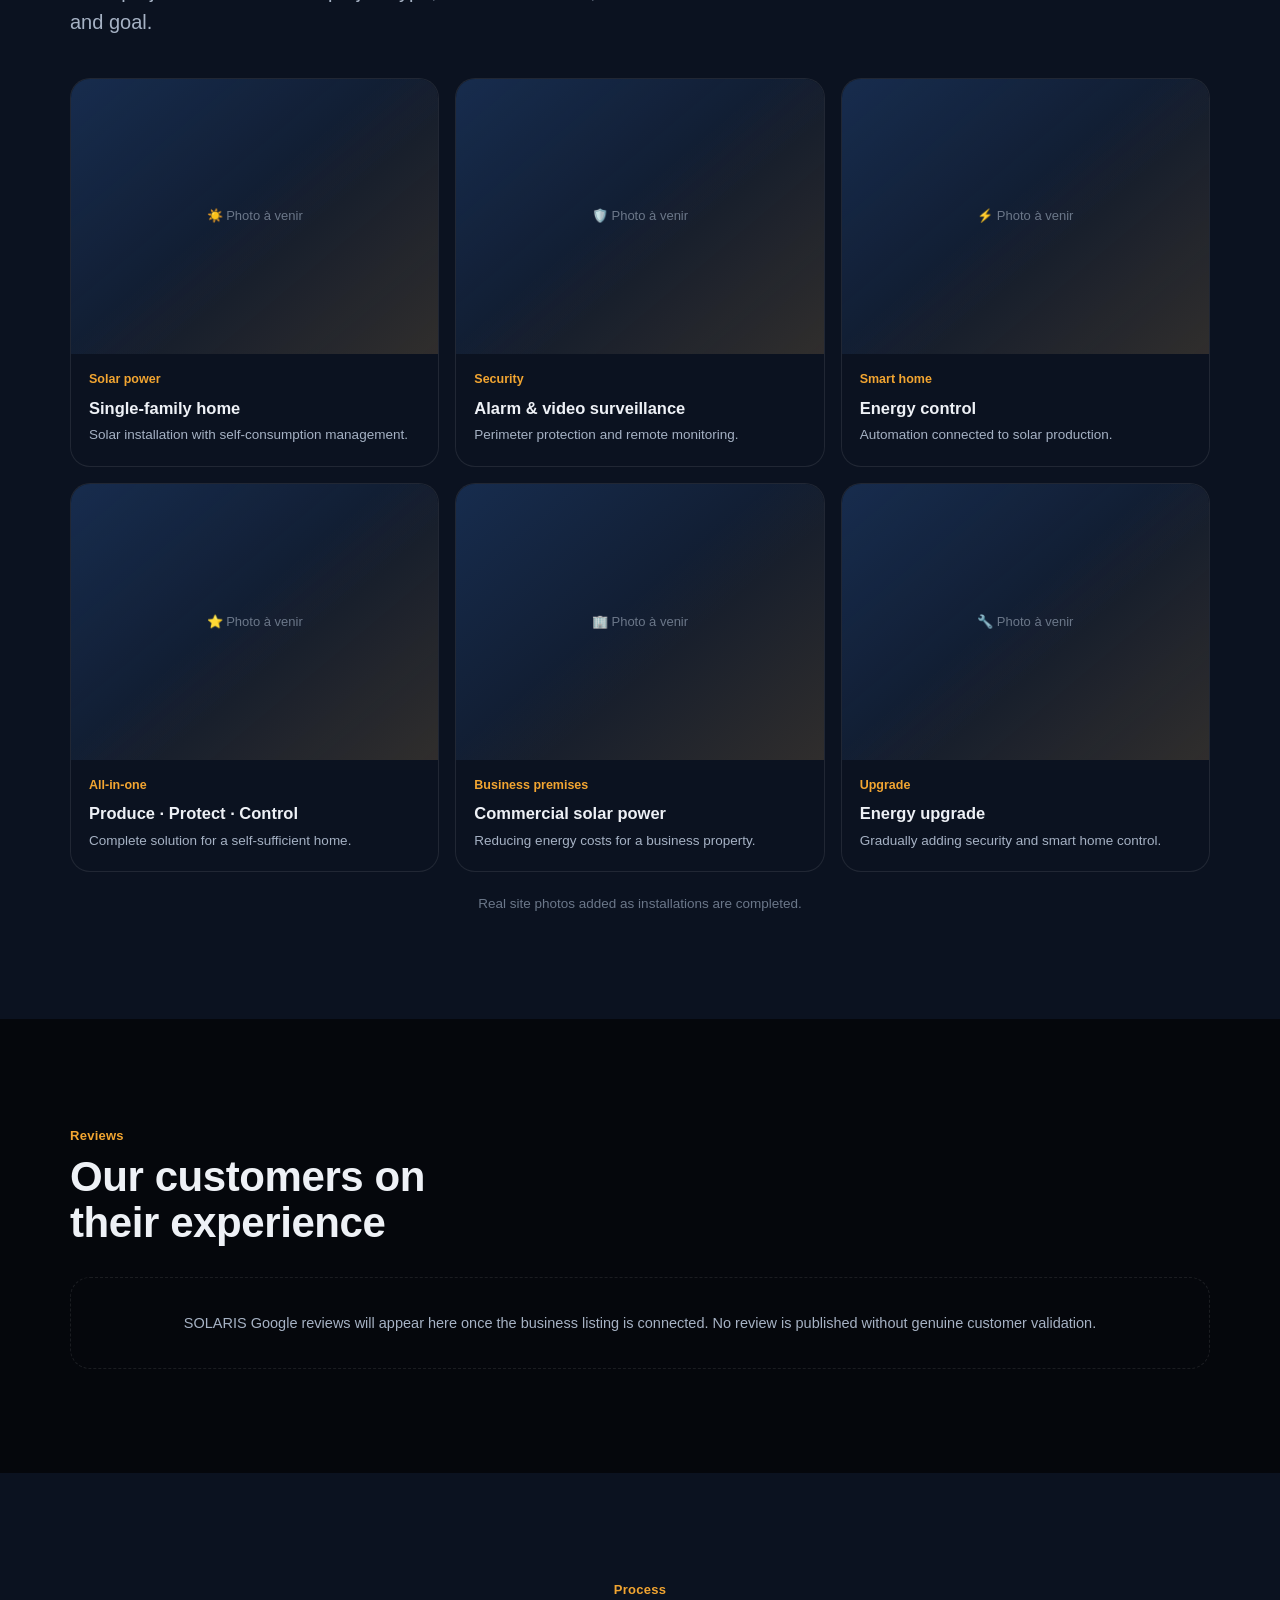
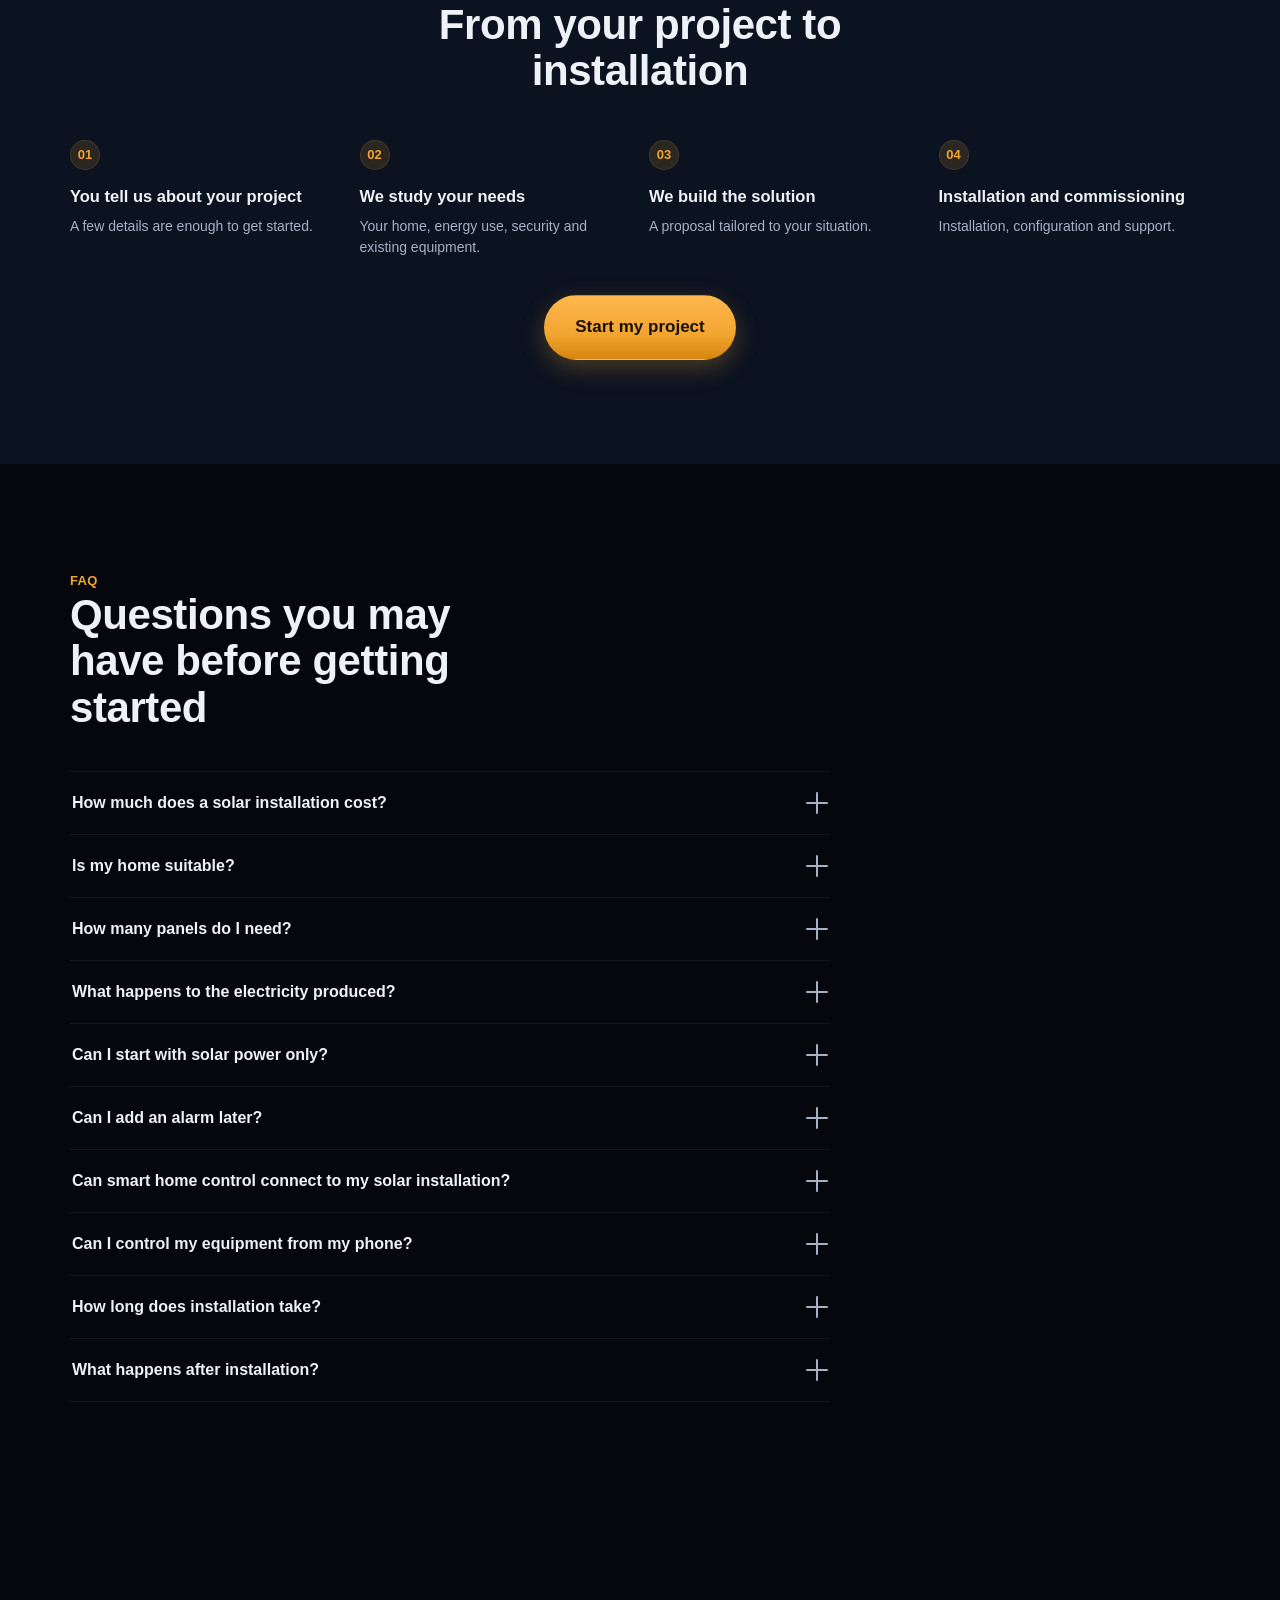
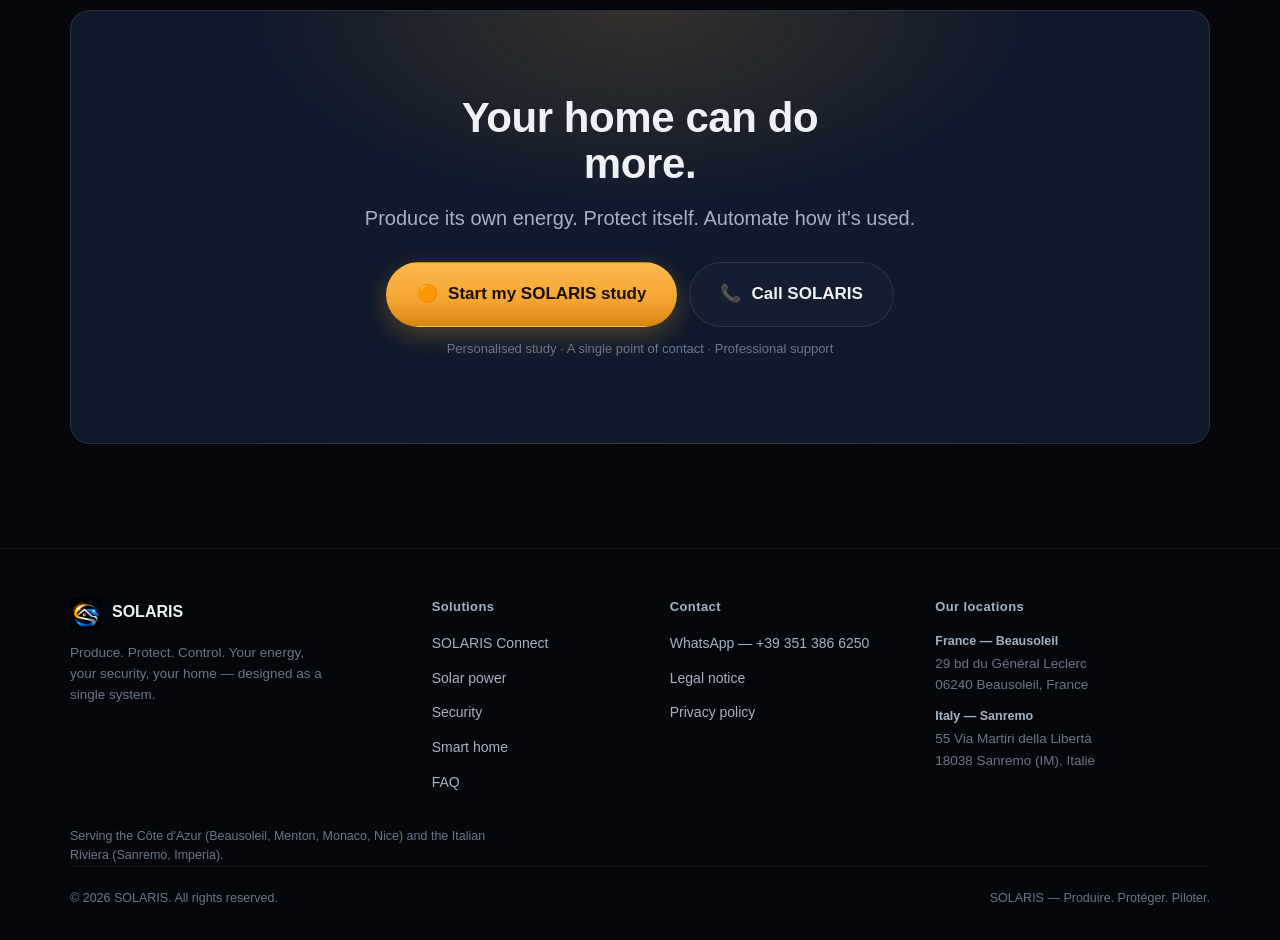
==== commit f8fac871: "Add files via upload" ====
--- a/index.html
+++ b/index.html
@@ -132,16 +132,6 @@
           </h1>
           <p class="lede" style="margin:18px auto 0" data-i18n="hero.lede">Photovoltaïque, sécurité et domotique réunis dans une seule installation pensée pour votre habitat.</p>
 
-          <a href="connect.html" class="connect-teaser">
-            <span class="ico">📲</span>
-            <span class="connect-teaser-body">
-              <span class="badge" data-i18n="connect.badge">Nouveau</span>
-              <h3 data-i18n="connect.teaser.title">Votre maison. Votre voiture. Vos bureaux. Un seul geste.</h3>
-              <p data-i18n="connect.teaser.text">Avec la domotique autonome SOLARIS, pilotez tout, de partout, sans jamais dépendre du réseau électrique.</p>
-              <span data-i18n="connect.teaser.cta">Découvrir l'accès total</span> →
-            </span>
-          </a>
-
           <div class="hero-actions" style="justify-content:center">
             <a href="#simulateur" class="btn btn-gold btn-lg">🟠 <span data-i18n="hero.cta_primary">Calculer mon projet</span></a>
             <a href="#" class="btn btn-ghost btn-lg" data-wa-call>📞 <span data-i18n="hero.cta_secondary">Parler à un expert</span></a>
@@ -166,6 +156,16 @@
               <span data-i18n="trust.4">Un seul interlocuteur</span>
             </div>
           </div>
+        </div>
+      </div>
+
+      <div class="carousel-slide carousel-slide--connect">
+        <div class="slide-inner">
+          <span class="connect-slide-badge" data-i18n="connect.badge">Nouveau</span>
+          <div class="connect-slide-ico">📲</div>
+          <h2 class="h2 center" data-i18n="connect.teaser.title">Voyez, entendez, contrôlez tout, partout.</h2>
+          <p class="lede" style="margin:14px auto 22px" data-i18n="connect.teaser.text">Avec la domotique autonome SOLARIS, gardez un œil et la main sur votre maison, votre voiture et vos bureaux — de n'importe où, sans jamais dépendre du réseau électrique.</p>
+          <a href="connect.html" class="btn btn-electric btn-lg">📲 <span data-i18n="connect.teaser.cta">Découvrir l'accès total</span></a>
         </div>
       </div>
 
@@ -243,6 +243,7 @@
       <button type="button" class="carousel-dot" role="tab" aria-label="1"></button>
       <button type="button" class="carousel-dot" role="tab" aria-label="2"></button>
       <button type="button" class="carousel-dot" role="tab" aria-label="3"></button>
+      <button type="button" class="carousel-dot" role="tab" aria-label="4"></button>
     </div>
   </section>
 
--- a/assets/css/style.css
+++ b/assets/css/style.css
@@ -331,6 +331,28 @@
 .hero h1 em{ font-style:normal; color: var(--gold); }
 .hero-actions{ display:flex; flex-wrap:wrap; gap:12px; margin-top: 30px; }
 
+/* Connect slide (carousel slide 2 of 4) */
+.carousel-slide--connect .slide-inner{ display:flex; flex-direction:column; align-items:center; }
+.connect-slide-badge{
+  display:inline-block;
+  background: var(--electric);
+  color:#fff;
+  font-size:11.5px; font-weight:800;
+  padding: 4px 12px;
+  border-radius:999px;
+  letter-spacing:0.03em;
+  margin-bottom: 14px;
+}
+.connect-slide-ico{
+  width:64px; height:64px;
+  border-radius:16px;
+  background: var(--electric-soft);
+  border: 1px solid var(--electric-line);
+  display:flex; align-items:center; justify-content:center;
+  font-size:30px;
+  margin-bottom: 18px;
+}
+
 .trust-strip{
   margin-top: 44px;
   padding-top: 28px;
@@ -364,12 +386,12 @@
   scroll-snap-align:start;
   scroll-snap-stop:always;
   display:flex;
-  align-items:center;
+  align-items:flex-start;
   justify-content:center;
   text-align:center;
-  padding: 52px 20px 36px;
-}
-@media (min-width: 860px){ .carousel-slide{ padding: 88px 24px 48px; min-height: 560px; } }
+  padding: 28px 20px 24px;
+}
+@media (min-width: 860px){ .carousel-slide{ padding: 60px 24px 40px; align-items:center; min-height: 560px; } }
 .slide-inner{ max-width: 620px; width:100%; margin:0 auto; }
 
 .carousel-dots{
@@ -597,15 +619,16 @@
   border-radius: var(--radius-l);
   background: var(--night-panel);
   border: 1px solid var(--line);
-  padding: 26px 20px;
+  padding: 20px 18px;
   box-shadow: var(--shadow-1);
+  scroll-margin-top: calc(76px + var(--safe-t) + 10px);
 }
 @media (min-width: 640px){ .simulator{ padding: 40px 44px; } }
 
 .sim-progress{
   display:flex;
   gap: 6px;
-  margin-bottom: 28px;
+  margin-bottom: 18px;
 }
 .sim-progress i{
   flex:1;
@@ -634,7 +657,7 @@
 @keyframes fadeIn{ from{ opacity:0; transform: translateY(6px);} to{opacity:1; transform:none;} }
 
 .sim-step h3{ font-size: clamp(19px,3.6vw,23px); margin-bottom: 6px; }
-.sim-step .step-sub{ color: var(--ink-dim); margin-bottom: 22px; font-size:14.5px; }
+.sim-step .step-sub{ color: var(--ink-dim); margin-bottom: 16px; font-size:14.5px; }
 
 .choice-grid{
   display:grid;
@@ -647,13 +670,13 @@
   display:flex;
   align-items:center;
   gap: 12px;
-  padding: 16px 16px;
+  padding: 13px 15px;
   border-radius: var(--radius-m);
   border: 1px solid var(--line);
   background: rgba(255,255,255,0.015);
   cursor:pointer;
   font-weight:600;
-  font-size: 15px;
+  font-size: 14.5px;
   transition: border-color .15s ease, background .15s ease;
 }
 .choice:hover{ border-color: rgba(255,255,255,0.25); }
@@ -690,8 +713,8 @@
   justify-content: space-between;
   align-items:center;
   gap: 12px;
-  margin-top: 26px;
-  padding-top: 22px;
+  margin-top: 18px;
+  padding-top: 16px;
   border-top: 1px solid var(--line-soft);
 }
 .sim-back{
@@ -1101,23 +1124,23 @@
 
 .cookie-reopen{
   position: fixed;
-  left: 14px;
+  right: 14px;
   bottom: calc(14px + var(--safe-b));
-  z-index: 75;
-  width: 38px; height: 38px;
+  z-index: 85;
+  width: 44px; height: 44px;
   border-radius: 50%;
-  background: var(--night-raised);
-  border: 1px solid var(--line);
-  color: var(--ink-dim);
-  font-size: 17px;
+  background: var(--night);
+  border: 1.5px solid var(--gold-soft);
+  color: var(--ink);
+  font-size: 19px;
   display:none;
   align-items:center;
   justify-content:center;
   cursor:pointer;
-  box-shadow: var(--shadow-1);
+  box-shadow: 0 6px 18px rgba(0,0,0,0.55), 0 0 0 4px rgba(5,7,12,0.7);
 }
 .cookie-reopen.is-visible{ display:flex; }
-@media (max-width: 979px){ .cookie-reopen{ bottom: calc(84px + var(--safe-b)); } }
+@media (max-width: 979px){ .cookie-reopen{ bottom: calc(88px + var(--safe-b)); } }
 
 /* =========================================================
    Utilities
@@ -1127,3 +1150,100 @@
   overflow:hidden; clip:rect(0,0,0,0); white-space:nowrap; border:0;
 }
 [data-i18n-hide]{ display:none; }
+
+/* =========================================================
+   SOLARIS Connect — use cases, illustration, fast form
+   ========================================================= */
+.uc-grid{
+  display:grid;
+  gap: 16px;
+  grid-template-columns: 1fr;
+}
+@media (min-width: 760px){ .uc-grid{ grid-template-columns: repeat(3,1fr); } }
+.uc-card{
+  padding: 26px 22px;
+  border-radius: var(--radius-l);
+  background: var(--night-raised);
+  border: 1px solid var(--line);
+}
+.uc-card .ico{
+  width:46px; height:46px;
+  border-radius:12px;
+  background: var(--electric-soft);
+  border: 1px solid var(--electric-line);
+  display:flex; align-items:center; justify-content:center;
+  font-size:22px;
+  margin-bottom:16px;
+}
+.uc-card h3{ margin-bottom:8px; font-size:18px; }
+.uc-card p{ color: var(--ink-dim); font-size:14.5px; }
+
+/* Illustration: phone hub radiating to house / car / office */
+.connect-illustration{
+  position:relative;
+  max-width: 420px;
+  margin: 0 auto;
+  aspect-ratio: 1/1;
+}
+.ci-lines{ position:absolute; inset:0; z-index:0; }
+.ci-phone{
+  position:absolute; top:50%; left:50%; transform:translate(-50%,-50%);
+  width: 30%; aspect-ratio: 0.55/1;
+  border-radius: 18px;
+  background: var(--night-panel);
+  border: 2px solid var(--gold-soft);
+  display:flex; align-items:center; justify-content:center;
+  font-size: 26px;
+  box-shadow: 0 0 0 14px rgba(255,255,255,0.015);
+  z-index:1;
+}
+.ci-node{
+  position:absolute;
+  width: 76px; height:76px;
+  border-radius: 18px;
+  background: var(--night-raised);
+  border: 1px solid var(--electric-line);
+  display:flex; align-items:center; justify-content:center;
+  font-size:26px;
+  z-index:1;
+}
+.ci-node--house{ top: 2%; left: 50%; transform: translateX(-50%); }
+.ci-node--car{ bottom: 6%; left: 0%; }
+.ci-node--office{ bottom: 6%; right: 0%; }
+@media (max-width: 380px){
+  .ci-node{ width:60px; height:60px; font-size:20px; }
+}
+
+.autonomy-strip{
+  display:flex;
+  align-items:center;
+  gap:18px;
+  padding: 26px 24px;
+  border-radius: var(--radius-l);
+  background: var(--gold-soft);
+  border: 1px solid var(--gold-soft);
+  text-align:left;
+}
+.autonomy-strip .ico{ font-size:34px; flex-shrink:0; }
+.autonomy-strip h3{ margin-bottom:6px; font-size:18px; }
+.autonomy-strip p{ color: var(--ink-dim); font-size:14.5px; margin:0; }
+
+/* Fast 2-step form (SOLARIS Connect) — reuses .choice / .field patterns */
+.fast-form{
+  border-radius: var(--radius-l);
+  background: var(--night-panel);
+  border: 1px solid var(--line);
+  padding: 22px 20px;
+  box-shadow: var(--shadow-1);
+  max-width: 520px;
+  margin: 0 auto;
+  scroll-margin-top: calc(76px + var(--safe-t) + 10px);
+}
+@media (min-width: 640px){ .fast-form{ padding: 36px 40px; } }
+.fast-form .sim-progress{ margin-bottom: 18px; }
+.fast-form .sim-step{ display:none; }
+.fast-form .sim-step.is-active{ display:block; animation: fadeIn .35s ease; }
+.fast-form .sim-nav{ display:flex; justify-content:space-between; align-items:center; gap:12px; margin-top:18px; padding-top:16px; border-top:1px solid var(--line-soft); }
+.fast-form .sim-success{ display:none; text-align:center; padding: 10px 0 4px; }
+.fast-form .sim-success.is-active{ display:block; }
+
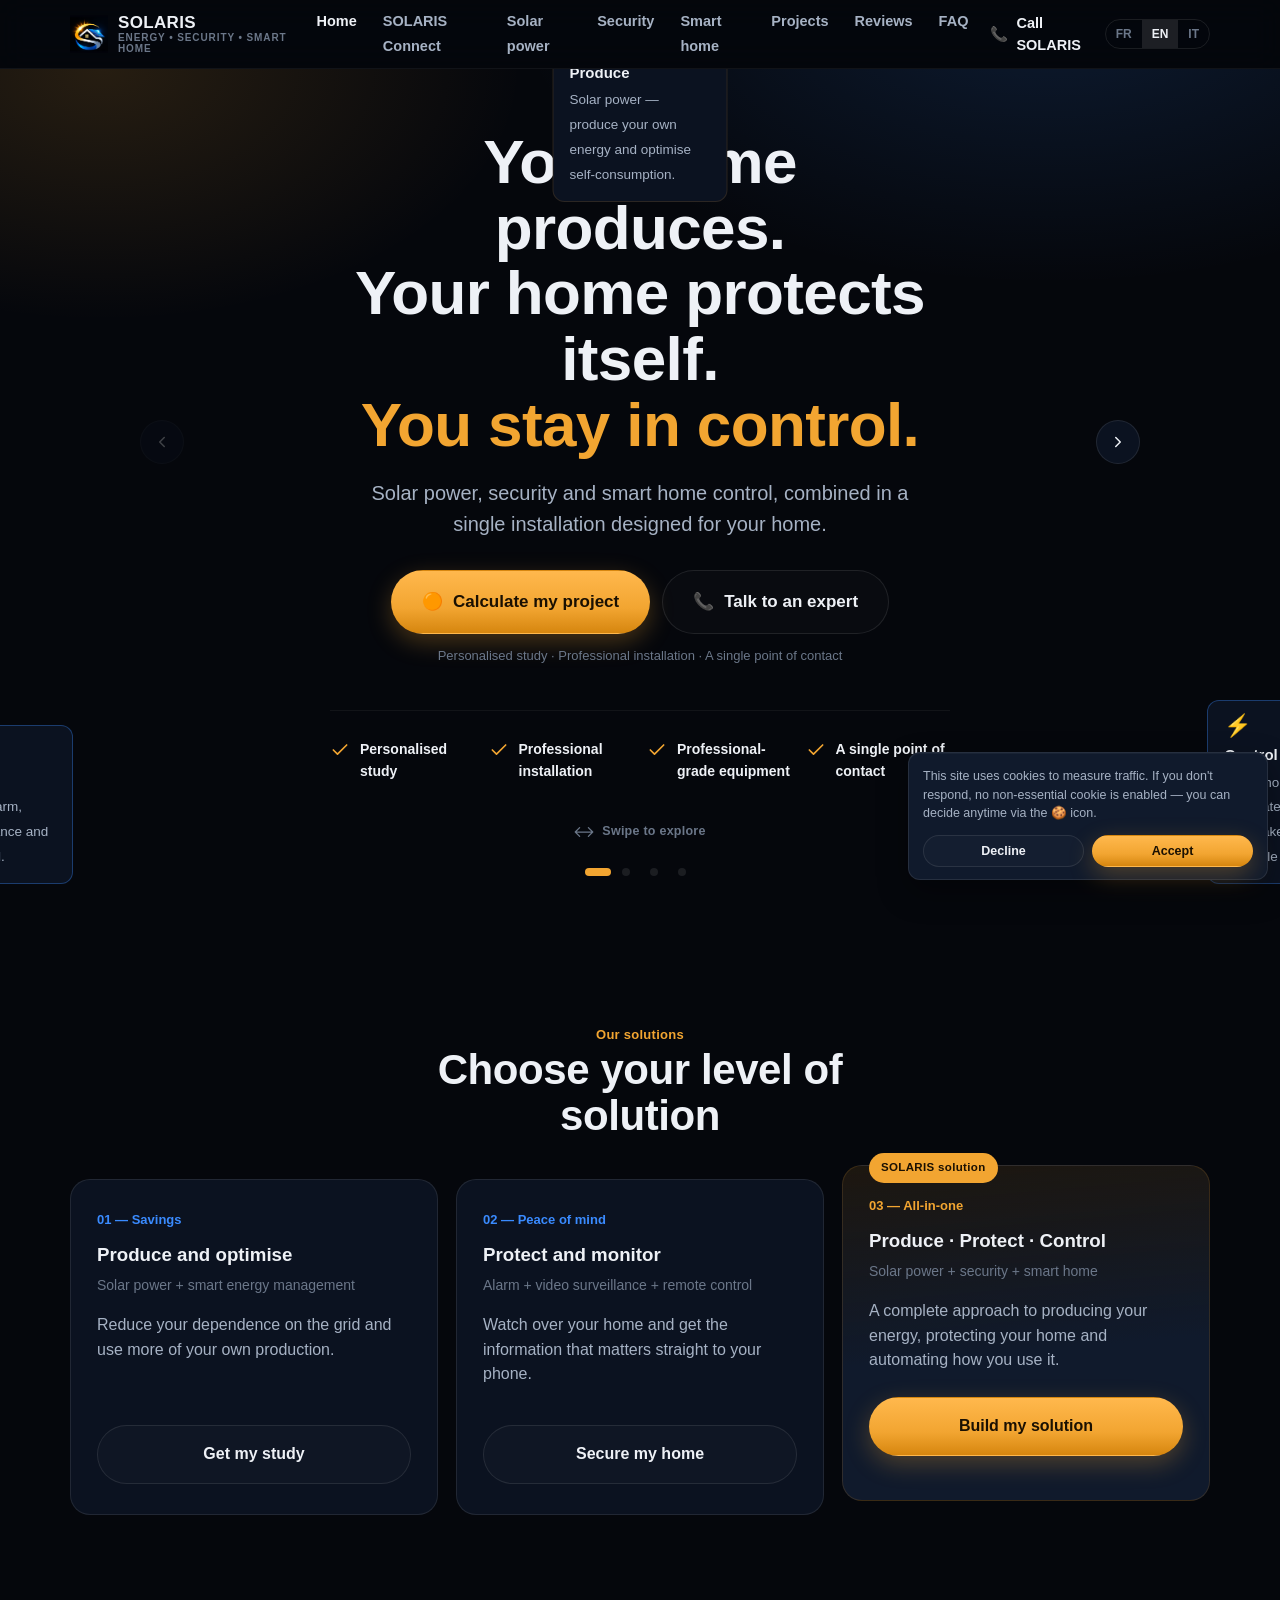
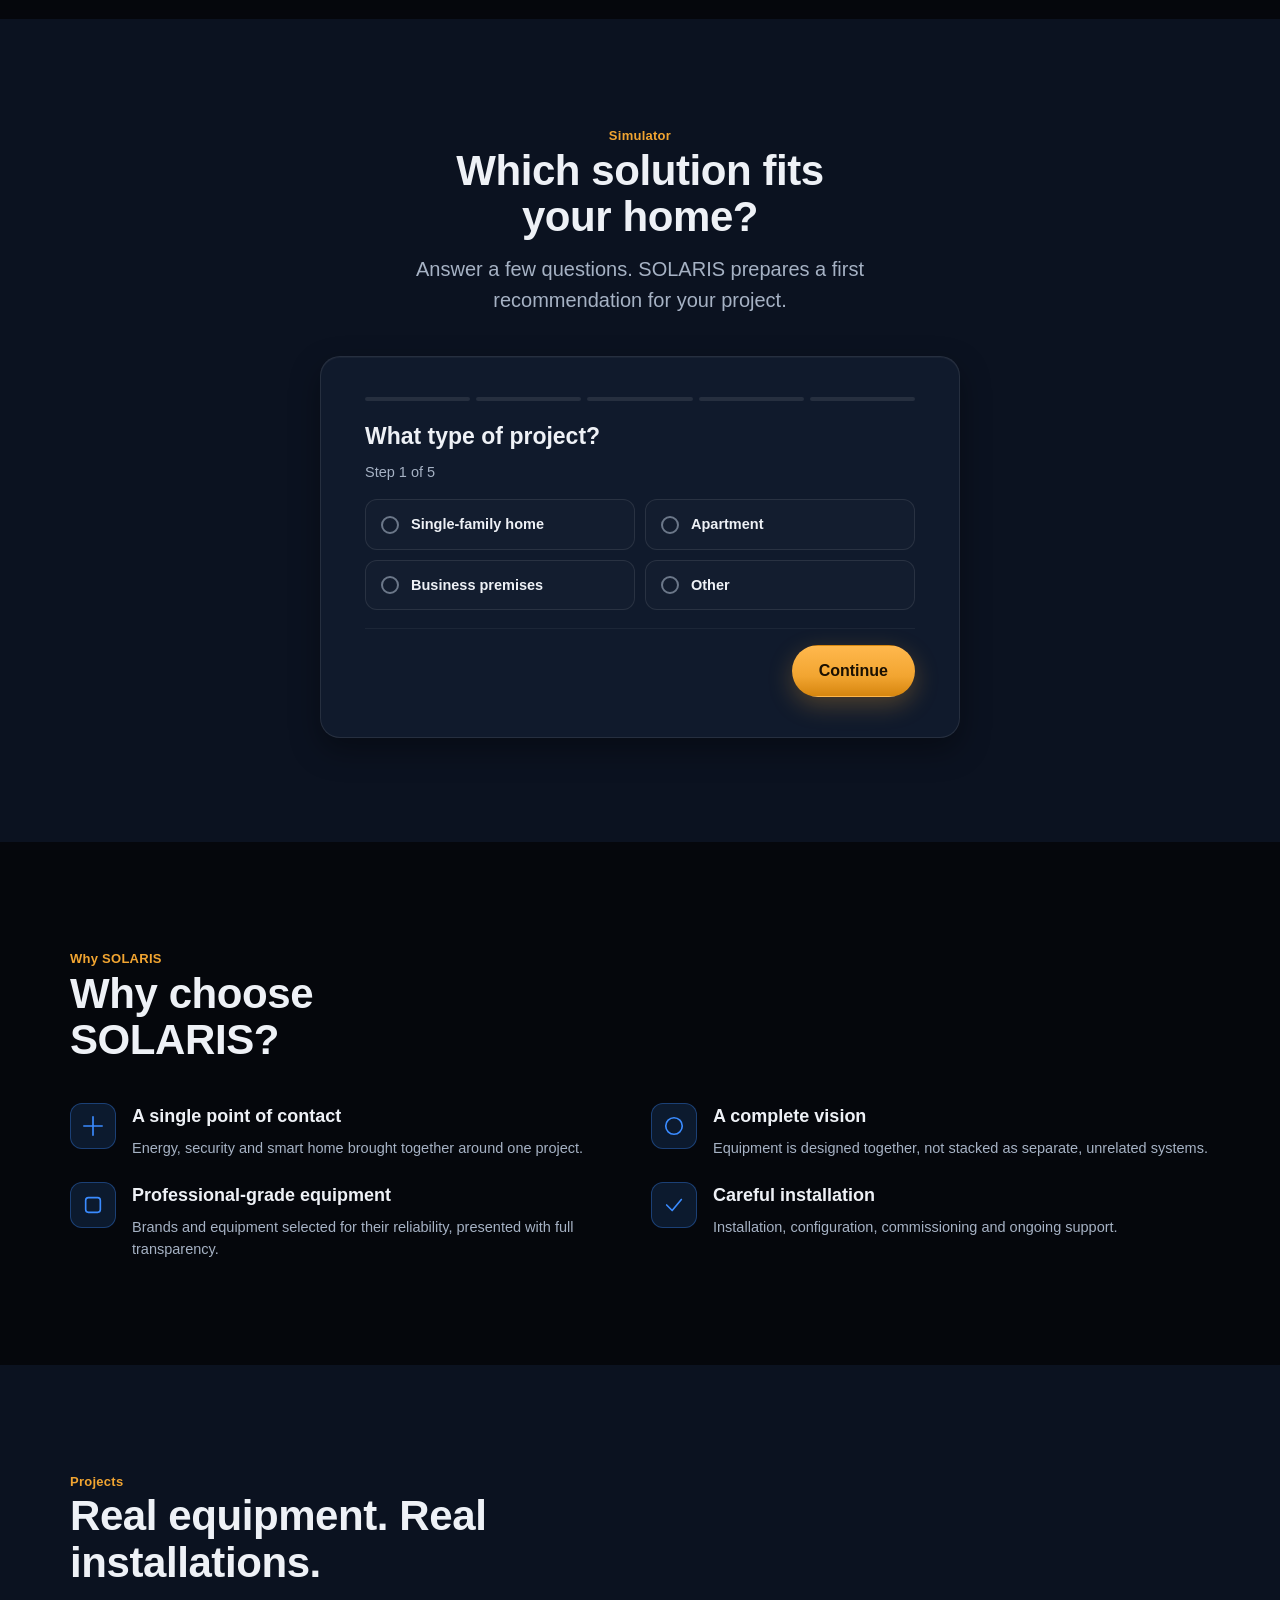
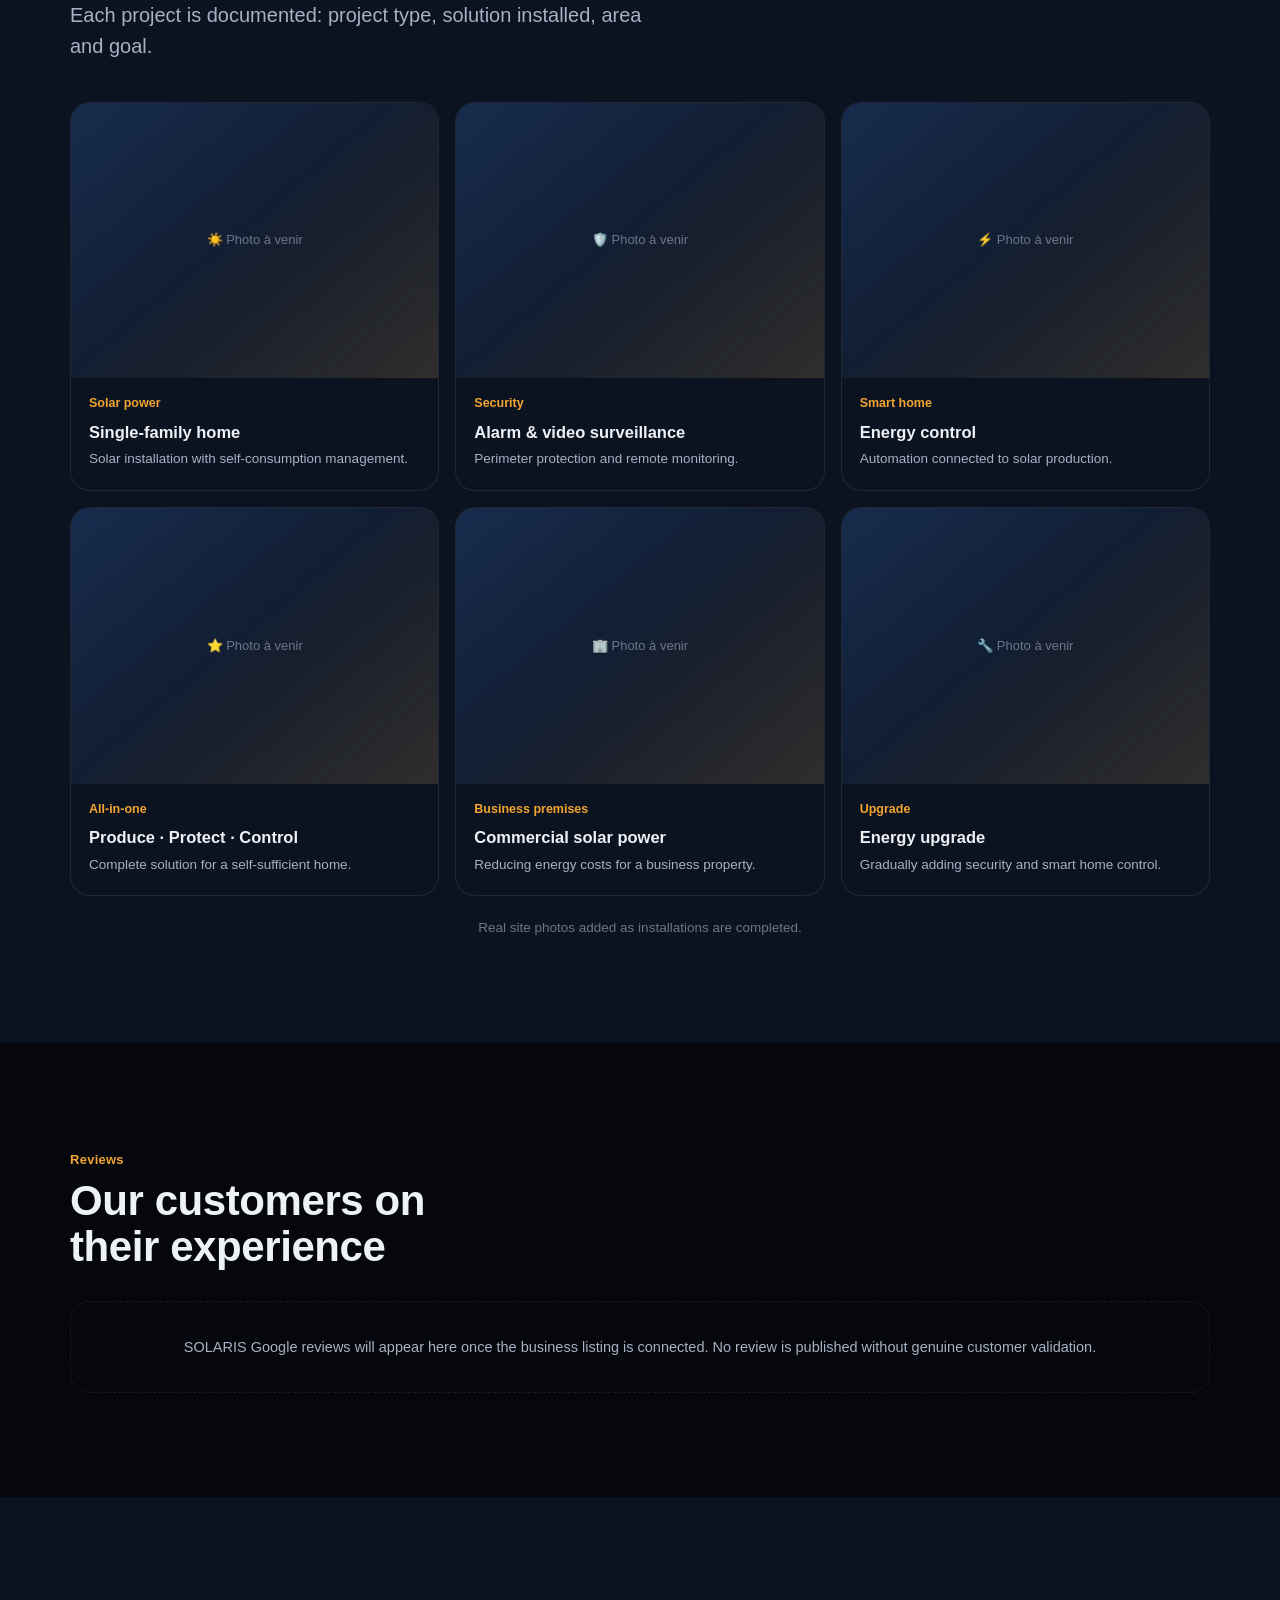
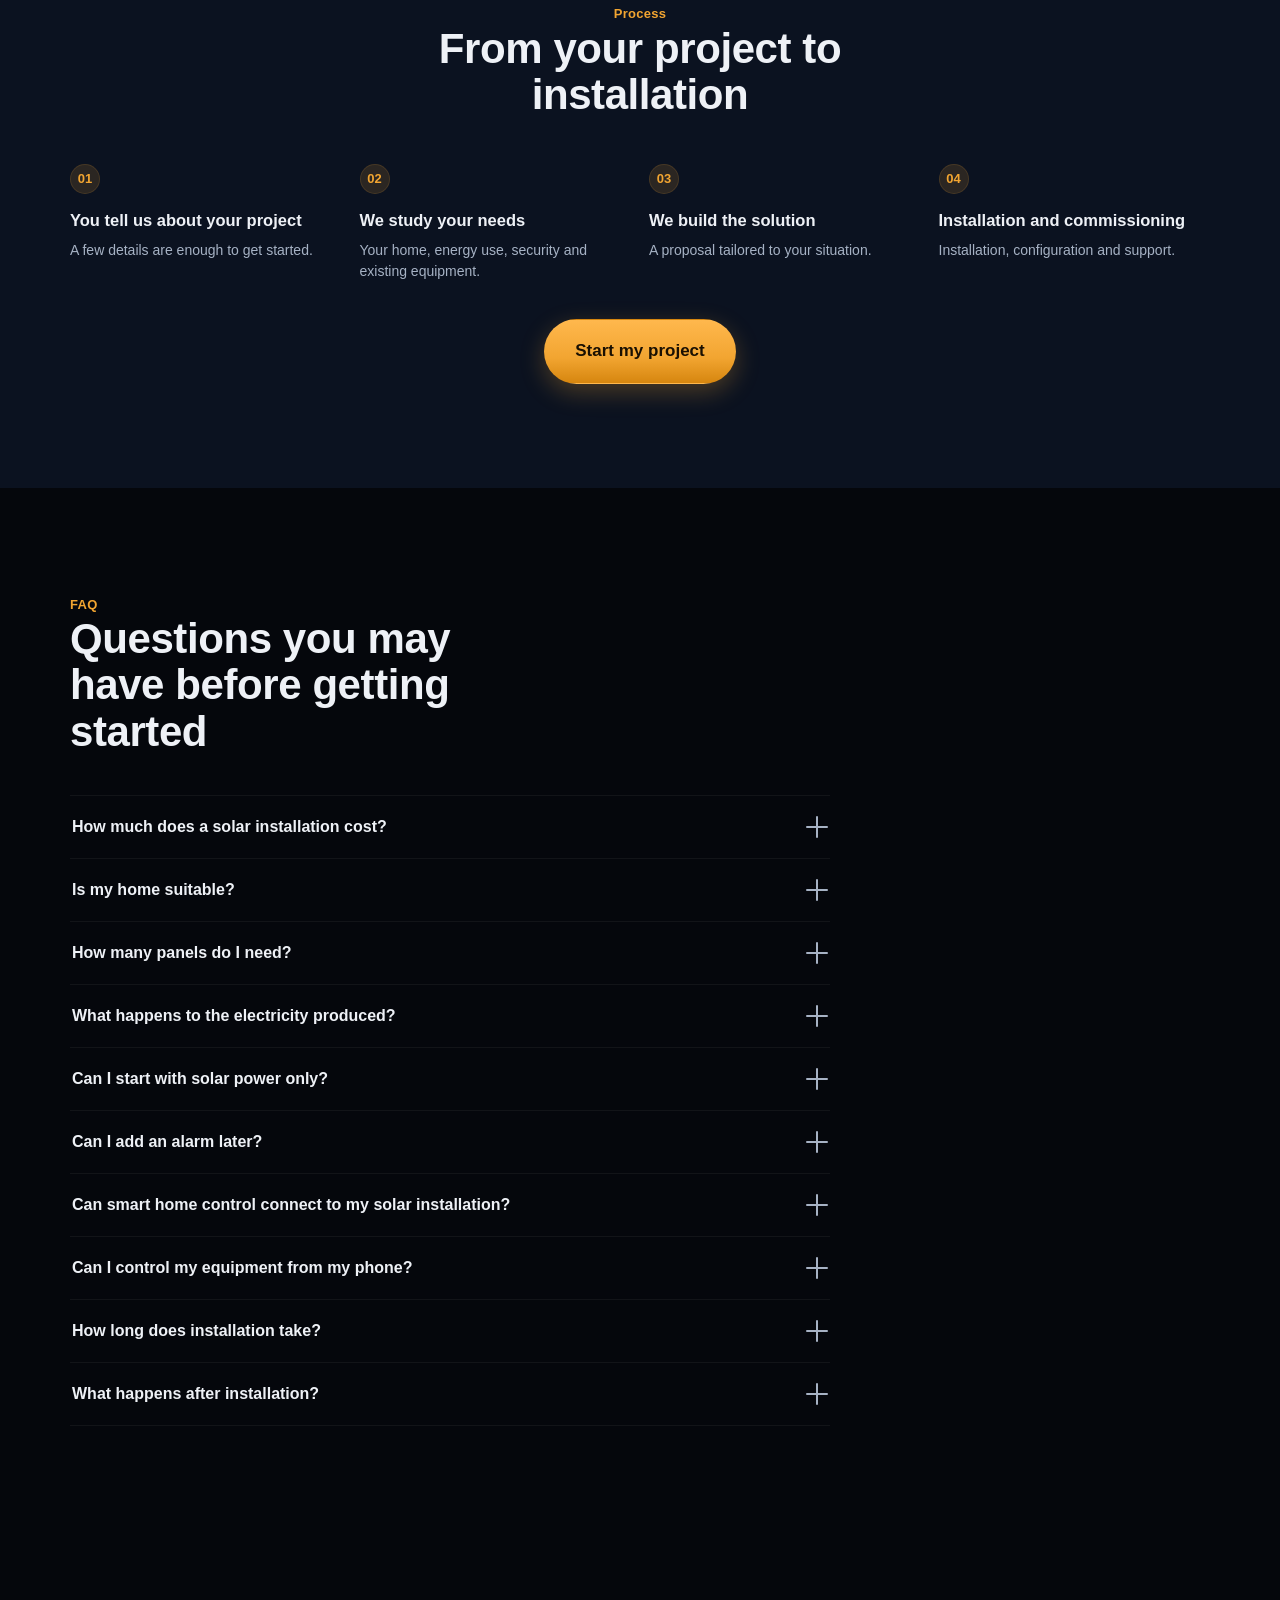
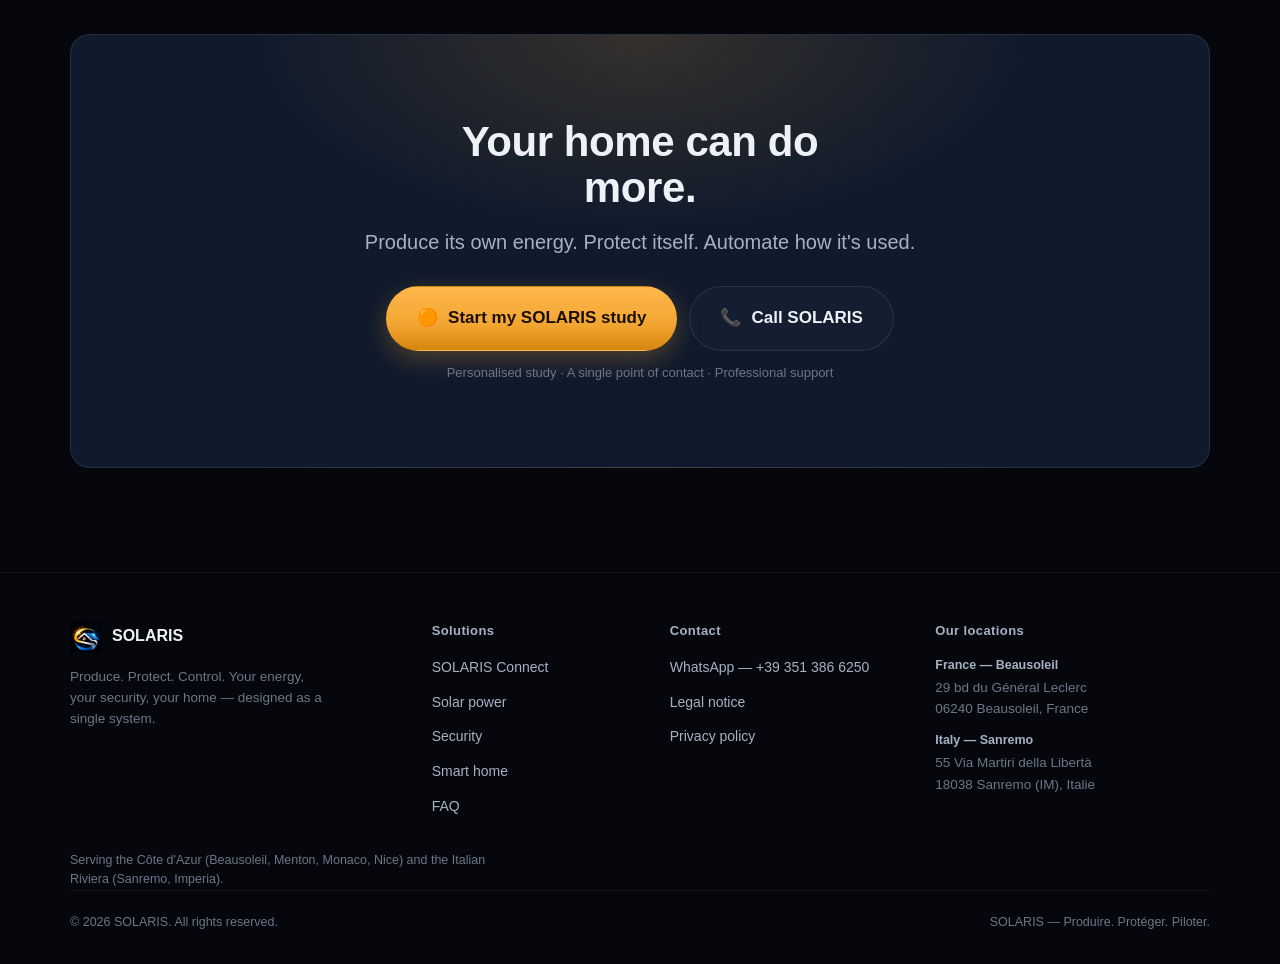
==== commit 4324b21b: "Add files via upload" ====
--- a/index.html
+++ b/index.html
@@ -159,7 +159,7 @@
         </div>
       </div>
 
-      <div class="carousel-slide carousel-slide--connect">
+      <div class="carousel-slide carousel-slide--connect" data-duration="3500">
         <div class="slide-inner">
           <span class="connect-slide-badge" data-i18n="connect.badge">Nouveau</span>
           <div class="connect-slide-ico">📲</div>
--- a/assets/css/style.css
+++ b/assets/css/style.css
@@ -398,19 +398,30 @@
   display:flex;
   justify-content:center;
   align-items:center;
-  gap: 8px;
+  gap: 0;
   padding: 2px 0 30px;
 }
 .carousel-dot{
+  /* Visible dot is small, but the tappable area is a full 44x24px target —
+     an 8x8px hit area is far too small to reliably tap on a touchscreen. */
+  width: 28px; height: 32px;
+  padding:0;
+  border:none;
+  background:none;
+  cursor:pointer;
+  display:flex;
+  align-items:center;
+  justify-content:center;
+}
+.carousel-dot::after{
+  content:"";
+  display:block;
   width:8px; height:8px;
   border-radius: 999px;
   background: var(--line);
-  border:none;
-  padding:0;
-  cursor:pointer;
   transition: all .25s ease;
 }
-.carousel-dot.is-active{ width:26px; background: var(--gold); }
+.carousel-dot.is-active::after{ width:26px; background: var(--gold); }
 
 .carousel-arrow{
   position:absolute;
@@ -427,8 +438,10 @@
   z-index:5;
   display:none;
 }
-.carousel-arrow--prev{ left:14px; }
-.carousel-arrow--next{ right:14px; }
+/* Stay close to the centered slide content instead of drifting to the
+   screen edges on very wide / ultra-wide desktop monitors. */
+.carousel-arrow--prev{ left: max(14px, calc((100% - 900px) / 2 - 50px)); }
+.carousel-arrow--next{ right: max(14px, calc((100% - 900px) / 2 - 50px)); }
 .carousel-arrow.is-disabled{ opacity:.25; pointer-events:none; }
 @media (min-width: 860px){ .carousel-arrow{ display:flex; } }
 
